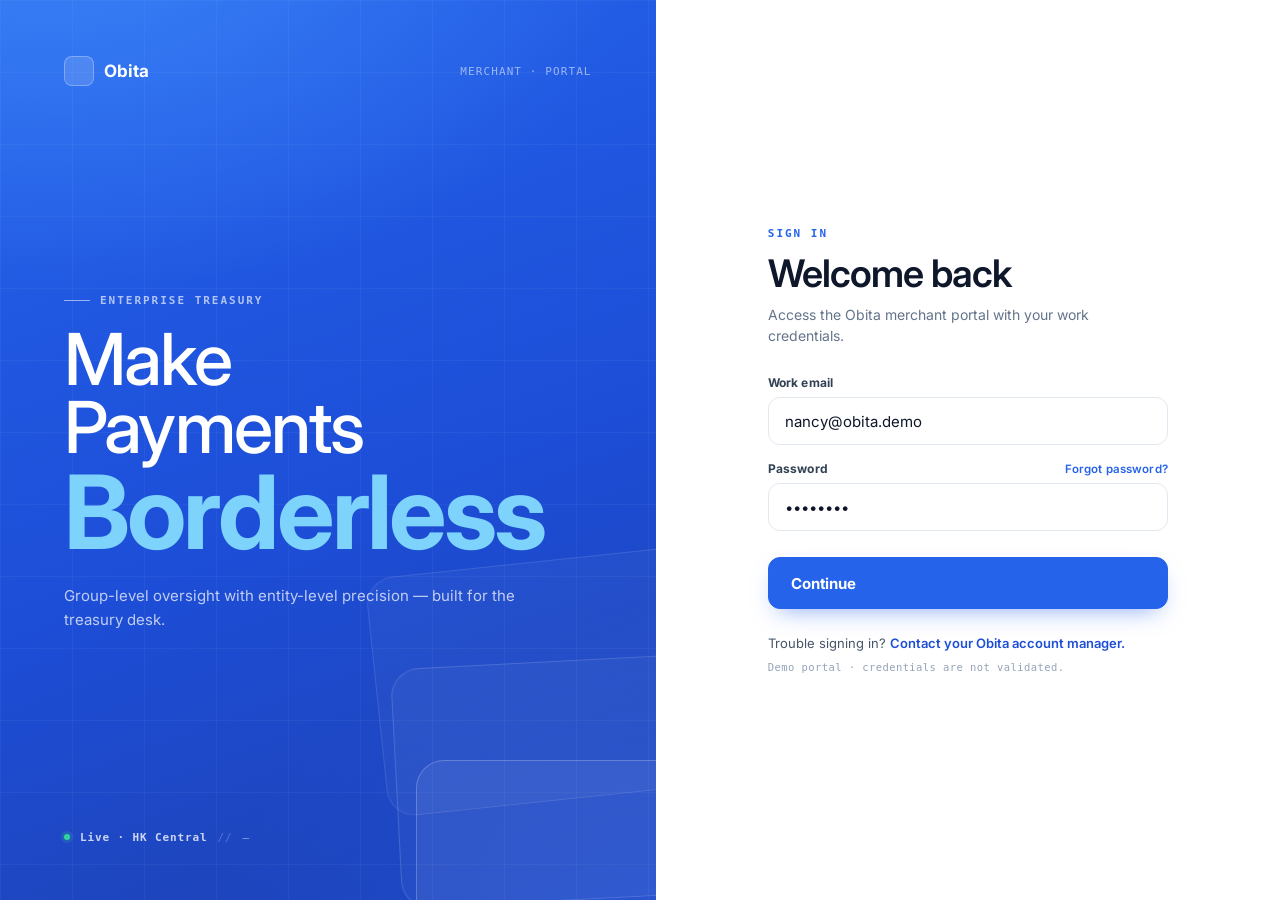
==== index.html @ 84994a7b "copy: Use a natural 2FA heading, surface the action as a noun Action button labels ('Confirm Convert" ====
<!DOCTYPE html>
<html lang="en">
<head>
    <meta charset="UTF-8">
    <meta name="viewport" content="width=device-width, initial-scale=1.0">
    <title>Obita 商户操作台</title>
    <!-- Modern Font: Inter -->
    <link href="https://fonts.googleapis.com/css2?family=Inter:wght@400;500;600;700&display=swap" rel="stylesheet">
    <!-- Display Font: Clash Display (Fontshare) — used for the login brand headline only -->
    <link href="https://api.fontshare.com/v2/css?f[]=clash-display@700,600,500&display=swap" rel="stylesheet">
    <link rel="stylesheet" href="styles.css">
    <!-- Chart.js for Fund Flow -->
    <script src="https://cdn.jsdelivr.net/npm/chart.js"></script>
    <!-- Lucide Icons -->
    <script src="https://unpkg.com/lucide@latest"></script>
</head>
<body class="is-logged-out">
    <!-- Login screen — shown on initial load until the user signs in. -->
    <div class="login-screen" id="login-screen">
        <!-- Brand panel (left): dominant brand moment, hero typography, layered motif -->
        <section class="login-brand-panel" aria-hidden="true">
            <div class="login-brand-layers">
                <span class="login-brand-layer layer-a"></span>
                <span class="login-brand-layer layer-b"></span>
                <span class="login-brand-layer layer-c"></span>
            </div>
            <header class="login-brand-head">
                <div class="login-brand-lockup">
                    <span class="login-brand-mark"><i data-lucide="layers"></i></span>
                    <span class="login-brand-wordmark">Obita</span>
                </div>
                <span class="login-brand-env">merchant · portal</span>
            </header>
            <div class="login-brand-hero">
                <p class="login-brand-eyebrow">Enterprise treasury</p>
                <h2 class="login-brand-headline">
                    Make<br>
                    Payments<br>
                    <em>Borderless</em>
                </h2>
                <p class="login-brand-sub">
                    Group-level oversight with entity-level precision — built for the treasury desk.
                </p>
            </div>
            <footer class="login-brand-foot">
                <span class="login-brand-dot"></span>
                <span class="login-brand-status">Live · HK Central</span>
                <span class="login-brand-sep">//</span>
                <span class="login-brand-time" id="login-brand-time">—</span>
            </footer>
        </section>

        <!-- Form panel (right) -->
        <section class="login-form-panel" role="dialog" aria-labelledby="login-title">
            <div class="login-form-inner">
                <p class="login-eyebrow">Sign in</p>
                <h1 class="login-title" id="login-title">Welcome back</h1>
                <p class="login-subtitle">Access the Obita merchant portal with your work credentials.</p>

                <form class="login-form" id="login-form" autocomplete="on" novalidate>
                    <label class="login-field">
                        <span class="login-label">Work email</span>
                        <input id="login-email" type="email" autocomplete="username" value="nancy@obita.demo" spellcheck="false" required>
                    </label>
                    <label class="login-field">
                        <span class="login-label">
                            <span>Password</span>
                            <a href="#" class="login-forgot" tabindex="-1">Forgot password?</a>
                        </span>
                        <input id="login-password" type="password" autocomplete="current-password" value="••••••••" required>
                    </label>
                    <button type="submit" class="login-submit" id="login-submit">
                        <span>Continue</span>
                        <i data-lucide="arrow-right" style="width: 16px; height: 16px;"></i>
                    </button>
                </form>

                <p class="login-footnote">Trouble signing in? <a href="#">Contact your Obita account manager.</a></p>
                <p class="login-micro">Demo portal · credentials are not validated.</p>
            </div>
        </section>
    </div>

    <!-- Two-Factor Authentication modal (Google Authenticator OTP) -->
    <div class="twofa-modal" id="twofa-modal" role="dialog" aria-modal="true" aria-labelledby="twofa-modal-heading" hidden>
        <div class="twofa-modal-backdrop" id="twofa-modal-backdrop"></div>
        <div class="twofa-modal-card">
            <div class="twofa-modal-head">
                <div class="twofa-modal-icon"><i data-lucide="shield-check"></i></div>
                <div class="twofa-modal-head-text">
                    <h2 class="twofa-modal-heading" id="twofa-modal-heading">Verify to continue</h2>
                    <p class="twofa-modal-sub">Enter the 6-digit code from your <strong>Google Authenticator</strong> app to authorize this <span id="twofa-modal-subject">action</span>.</p>
                </div>
            </div>
            <form class="twofa-modal-form" id="twofa-modal-form" autocomplete="off" novalidate>
                <div class="twofa-input-group" id="twofa-input-group">
                    <input type="text" inputmode="numeric" pattern="[0-9]*" maxlength="1" class="twofa-input" aria-label="Digit 1">
                    <input type="text" inputmode="numeric" pattern="[0-9]*" maxlength="1" class="twofa-input" aria-label="Digit 2">
                    <input type="text" inputmode="numeric" pattern="[0-9]*" maxlength="1" class="twofa-input" aria-label="Digit 3">
                    <span class="twofa-input-sep">·</span>
                    <input type="text" inputmode="numeric" pattern="[0-9]*" maxlength="1" class="twofa-input" aria-label="Digit 4">
                    <input type="text" inputmode="numeric" pattern="[0-9]*" maxlength="1" class="twofa-input" aria-label="Digit 5">
                    <input type="text" inputmode="numeric" pattern="[0-9]*" maxlength="1" class="twofa-input" aria-label="Digit 6">
                </div>
                <div class="twofa-modal-error" id="twofa-modal-error" hidden>Enter the full 6-digit code.</div>
                <div class="twofa-modal-actions">
                    <button type="button" class="twofa-modal-cancel" id="twofa-modal-cancel">Cancel</button>
                    <button type="submit" class="twofa-modal-verify" id="twofa-modal-verify">Verify &amp; Authorize</button>
                </div>
            </form>
            <p class="twofa-modal-foot">Can't access your authenticator? <a href="#">Use a backup code.</a></p>
        </div>
    </div>

    <!-- Post-login welcome modal — shown once after sign-in to surface access scope. -->
    <div class="welcome-modal" id="welcome-modal" role="dialog" aria-modal="true" aria-labelledby="welcome-modal-title" hidden>
        <div class="welcome-modal-backdrop" id="welcome-modal-backdrop"></div>
        <div class="welcome-modal-card">
            <div class="welcome-modal-head">
                <div class="welcome-modal-eyebrow">Signed in · nancy@obita.demo</div>
                <h2 class="welcome-modal-title" id="welcome-modal-title">Welcome back, Nancy</h2>
                <p class="welcome-modal-sub">Your account has access to the following entities:</p>
            </div>
            <div class="welcome-modal-list">
                <div class="welcome-entity-row">
                    <span class="welcome-entity-dot" style="background:#0F172A;"></span>
                    <div class="welcome-entity-meta">
                        <div class="welcome-entity-name">华信集团 HWA-CHIN GROUP</div>
                        <div class="welcome-entity-scope">Group Overview</div>
                    </div>
                    <span class="welcome-entity-role welcome-role-group">Group Admin</span>
                </div>
                <div class="welcome-entity-row">
                    <span class="welcome-entity-dot" style="background:#2563EB;"></span>
                    <div class="welcome-entity-meta">
                        <div class="welcome-entity-name">华信科技有限公司</div>
                        <div class="welcome-entity-scope"></div>
                    </div>
                    <span class="welcome-entity-role welcome-role-tcsp">Entity Admin</span>
                </div>
                <div class="welcome-entity-row">
                    <span class="welcome-entity-dot" style="background:#7C3AED;"></span>
                    <div class="welcome-entity-meta">
                        <div class="welcome-entity-name">华信电子商务有限公司</div>
                        <div class="welcome-entity-scope"></div>
                    </div>
                    <span class="welcome-entity-role welcome-role-mso">Entity Admin</span>
                </div>
            </div>
            <div class="welcome-modal-foot">
                <p class="welcome-modal-note">You can switch between entities at any time from the header.</p>
                <button type="button" class="welcome-modal-ok" id="welcome-modal-ok">OK</button>
            </div>
        </div>
    </div>

    <div class="dashboard-layout">
        <!-- Sidebar -->
        <aside class="sidebar">
            <div class="sidebar-header">
                <!-- Obita Logo Placeholder -->
                <div class="logo">
                     <i data-lucide="layers" class="logo-icon"></i>
                     <span>Obita</span>
                </div>
            </div>
            
            <nav class="sidebar-nav">
                <a href="#" class="nav-item active" data-target="overview">
                    <i data-lucide="layout-dashboard"></i>
                    <span>Overview</span>
                </a>
                <!-- Collapsible Menu: Asset Vaults -->
                <div class="nav-group">
                    <div class="nav-item has-submenu">
                        <div class="submenu-title">
                            <i data-lucide="wallet"></i>
                            <span>Asset Vaults</span>
                        </div>
                        <button type="button" class="submenu-toggle" aria-label="Toggle Asset Vaults submenu" aria-expanded="false">
                            <i data-lucide="chevron-down" class="chevron-icon"></i>
                        </button>
                    </div>
                    <div class="submenu">
                        <a href="#" class="nav-subitem tcsp-only" data-target="stablecoin-vault">
                            <span>Stablecoin Vault</span>
                        </a>
                        <a href="#" class="nav-subitem" data-target="fiat-vault">
                            <span>Fiat Vault</span>
                        </a>
                    </div>
                </div>
                <a href="#" class="nav-item" data-target="conversion">
                    <i data-lucide="arrow-left-right"></i>
                    <span>Conversion</span>
                </a>
                
                <!-- Collapsible Menu: Collection -->
                <div class="nav-group" id="nav-group-collection">
                    <div class="nav-item has-submenu">
                        <div class="submenu-title">
                            <i data-lucide="arrow-down-to-line"></i>
                            <span>Collection</span>
                            <span class="nav-coming-soon mso-only">Coming Soon</span>
                        </div>
                        <button type="button" class="submenu-toggle" aria-label="Toggle Collection submenu" aria-expanded="false">
                            <i data-lucide="chevron-down" class="chevron-icon"></i>
                        </button>
                    </div>
                    <div class="submenu">
                        <a href="#" class="nav-subitem" data-target="invoices">
                            <span>Invoice Orders</span>
                        </a>
                        <a href="#" class="nav-subitem" data-target="checkouts">
                            <span>Checkout Orders</span>
                        </a>
                    </div>
                </div>

                <!-- Collapsible Menu: Payouts -->
                <div class="nav-group">
                    <div class="nav-item has-submenu">
                        <div class="submenu-title">
                            <i data-lucide="arrow-up-right"></i>
                            <span>Payouts</span>
                        </div>
                        <button type="button" class="submenu-toggle" aria-label="Toggle Payouts submenu" aria-expanded="false">
                            <i data-lucide="chevron-down" class="chevron-icon"></i>
                        </button>
                    </div>
                    <div class="submenu">
                        <a href="#" class="nav-subitem" data-target="payout-orders">
                            <span>Payout Orders</span>
                        </a>
                        <a href="#" class="nav-subitem" data-target="payee-list" style="display: none;">
                            <span>Payee List</span>
                        </a>
                    </div>
                </div>

                <!-- Collapsible Menu: Approvals -->
                <div class="nav-group">
                    <div class="nav-item has-submenu">
                        <div class="submenu-title">
                            <i data-lucide="check-square"></i>
                            <span>Approvals</span>
                            <span class="sidebar-notification-dot" id="approvals-nav-dot"></span>
                        </div>
                        <button type="button" class="submenu-toggle" aria-label="Toggle Approvals submenu" aria-expanded="false">
                            <i data-lucide="chevron-down" class="chevron-icon"></i>
                        </button>
                    </div>
                    <div class="submenu">
                        <a href="#" class="nav-subitem" data-target="approval-list">
                            <span>Approval List</span>
                            <span class="sidebar-notification-dot sidebar-notification-dot-subitem" id="approval-list-nav-dot"></span>
                        </a>
                        <a href="#" class="nav-subitem" data-target="approval-rules">
                            <span>Approval Rules</span>
                        </a>
                    </div>
                </div>
                
                <a href="#" class="nav-item" data-target="report-center">
                    <i data-lucide="bar-chart-2"></i>
                    <span>Report Center</span>
                </a>
                <a href="#" class="nav-item" data-target="contact-management">
                    <i data-lucide="users"></i>
                    <span>Contact Management</span>
                </a>
                <div class="nav-group">
                    <div class="nav-item has-submenu">
                        <div class="submenu-title">
                            <i data-lucide="building-2"></i>
                            <span>Account</span>
                        </div>
                        <button type="button" class="submenu-toggle" aria-label="Toggle Account submenu" aria-expanded="false">
                            <i data-lucide="chevron-down" class="chevron-icon"></i>
                        </button>
                    </div>
                    <div class="submenu">
                        <a href="#" class="nav-subitem" data-target="merchant-profile">
                            <span>Merchant Profile</span>
                        </a>
                        <a href="#" class="nav-subitem" data-target="members">
                            <span>Members</span>
                        </a>
                        <a href="#" class="nav-subitem" data-target="settings">
                            <span>Settings</span>
                        </a>
                    </div>
                </div>
            </nav>
        </aside>

        <!-- Main Content Area -->
        <main class="main-content">
            <header class="top-header">
                <div class="header-merchant-brand entity-switcher" id="entity-switcher-toggle">
                    <div class="header-merchant-logo" id="entity-switcher-logo">
                        <i data-lucide="building-2"></i>
                    </div>
                    <div class="header-merchant-copy">
                        <div class="header-merchant-label" id="entity-switcher-label"></div>
                        <div class="header-merchant-name" id="entity-switcher-name">华信科技有限公司</div>
                    </div>
                    <i data-lucide="chevron-down" class="entity-switcher-chevron" style="width: 16px; height: 16px; color: #94A3B8; flex-shrink: 0;"></i>
                    <!-- Entity Switcher Dropdown -->
                    <div class="entity-switcher-dropdown" id="entity-switcher-menu">
                        <div class="entity-switcher-item" data-entity="GROUP" onclick="window.switchEntity('GROUP')">
                            <div class="entity-dot" style="background-color: #0F172A;"></div>
                            <div class="entity-item-copy">
                                <div class="entity-item-name">华信集团 HWA-CHIN GROUP</div>
                                <div class="entity-item-label">Group Overview</div>
                            </div>
                            <i data-lucide="check" class="entity-check" style="width: 16px; height: 16px; display: none;"></i>
                        </div>
                        <div class="entity-switcher-divider"></div>
                        <div class="entity-switcher-item active" data-entity="TCSP" onclick="window.switchEntity('TCSP')">
                            <div class="entity-dot" style="background-color: #2563EB;"></div>
                            <div class="entity-item-copy">
                                <div class="entity-item-name">华信科技有限公司</div>
                                <div class="entity-item-label"></div>
                            </div>
                            <i data-lucide="check" class="entity-check" style="width: 16px; height: 16px;"></i>
                        </div>
                        <div class="entity-switcher-item" data-entity="MSO" onclick="window.switchEntity('MSO')">
                            <div class="entity-dot" style="background-color: #7C3AED;"></div>
                            <div class="entity-item-copy">
                                <div class="entity-item-name">华信电子商务有限公司</div>
                                <div class="entity-item-label"></div>
                            </div>
                            <i data-lucide="check" class="entity-check" style="width: 16px; height: 16px; display: none;"></i>
                        </div>
                    </div>
                </div>
                <span class="page-title page-title-hidden" id="page-title">Overview</span>
                
                <div class="header-actions">
                    <!-- Dropdown for Language -->
                    <div class="header-dropdown" id="lang-dropdown-toggle">
                        <i data-lucide="globe"></i>
                        <span>EN</span>
                        <i data-lucide="chevron-down" style="width: 14px; height: 14px;"></i>
                        <div class="dropdown-menu" id="lang-menu">
                            <div class="dropdown-item active">English (EN)</div>
                            <div class="dropdown-item">简体中文 (简)</div>
                            <div class="dropdown-item">繁體中文 (繁)</div>
                        </div>
                    </div>
                    
                    <!-- Notification Bell -->
                    <div class="notification-icon" id="inbox-toggle">
                        <i data-lucide="bell"></i>
                        <span class="notification-dot"></span>
                    </div>
                    
                    <!-- User Profile Dropdown -->
                    <div class="header-dropdown profile-dropdown" id="profile-dropdown-toggle">
                        <div class="avatar bg-primary text-white">N</div>
                        <i data-lucide="chevron-down" style="width: 14px; height: 14px;"></i>
                        <div class="dropdown-menu dropdown-menu-right" id="profile-menu">
                            <div class="dropdown-header">
                                <div class="user-name">Nancy User</div>
                                <div class="user-email">nancy@obita.demo</div>
                            </div>
                            <div class="dropdown-divider"></div>
                            <div class="dropdown-item" data-profile-action="my-profile">
                                <i data-lucide="user-round" style="width: 16px; height: 16px; margin-right: 8px;"></i>
                                My Profile
                            </div>
                            <div class="dropdown-item text-danger">
                                <i data-lucide="log-out" style="width: 16px; height: 16px; margin-right: 8px;"></i>
                                Log out
                            </div>
                        </div>
                    </div>
                </div>
            </header>
            <div class="content-body" id="content-body">
                <!-- Placeholder for dynamic content -->
                <div class="welcome-card">
                    <h2>Welcome back to Obita.</h2>
                    <p>Here is an overview of your payment operations today.</p>
                </div>
            </div>
        </main>
    </div>

    <!-- Inbox Drawer Overlay -->
    <div class="drawer-overlay" id="drawer-overlay"></div>

    <div class="push-notification" id="push-notification">
        <div class="push-notification-header">
            <div style="display: flex; align-items: center; gap: 8px;">
                <div class="push-notification-icon">
                    <i data-lucide="bell" style="width: 14px; height: 14px;"></i>
                </div>
                <span>New Inbox Message</span>
            </div>
            <button class="push-notification-close" id="close-push-notification">
                <i data-lucide="x" style="width: 14px; height: 14px;"></i>
            </button>
        </div>
        <div class="push-notification-body">
            <div class="push-notification-title" id="push-notification-title">Order Update</div>
            <div class="push-notification-preview" id="push-notification-preview">A new order message has been delivered to your inbox.</div>
        </div>
        <div class="push-notification-actions">
            <button class="push-notification-action" id="push-notification-action">View Inbox</button>
        </div>
    </div>
    
    <!-- Inbox Slide Drawer -->
    <div class="inbox-drawer" id="inbox-drawer">
        <div class="drawer-header">
            <h3>Inbox</h3>
            <button class="icon-btn" id="close-inbox-btn">
                <i data-lucide="x"></i>
            </button>
        </div>
        <div class="drawer-body" id="inbox-message-list">
            <!-- Message List -->
            <div class="inbox-msg unread">
                <div class="msg-indicator"></div>
                <div class="msg-content">
                    <div class="msg-title-row">
                        <div class="msg-title">Action Required: Compliance</div>
                        <span class="badge-unread">未读</span>
                    </div>
                    <p class="msg-preview">Please upload your latest business registration documents.</p>
                    <span class="mso-only" style="font-size:11px;color:#94A3B8;line-height:1.5;">All records will be retained for a minimum of 6 years in accordance with regulatory requirements.</span>
                    <span class="msg-time">2 mins ago</span>
                </div>
            </div>
            
            <div class="inbox-msg">
                <div class="msg-indicator"></div>
                <div class="msg-content">
                    <div class="msg-title-row">
                        <div class="msg-title">March Statement Available</div>
                    </div>
                    <p class="msg-preview">Your account statement for March is now ready to download.</p>
                    <span class="msg-time">1 day ago</span>
                </div>
            </div>
        </div>
    </div>

    <!-- Wallet Slide Drawer -->
    <div class="inbox-drawer tcsp-only" id="wallet-drawer">
        <div class="drawer-header">
            <h3>Wallet Transactions</h3>
            <button class="icon-btn" id="close-wallet-btn">
                <i data-lucide="x"></i>
            </button>
        </div>
        <div class="drawer-body" style="padding: 0;">
            <!-- Drawer top context -->
            <div style="padding: 24px; background-color: #F8FAFC; border-bottom: 1px solid var(--clr-border);">
                <div style="font-size: 13px; color: var(--clr-text-muted); margin-bottom: 8px;">Address</div>
                <div style="font-family: monospace; color: var(--clr-text-main); font-size: 14px; font-weight: 600; word-break: break-all;" id="wallet-drawer-address">TR7NHqjeKQxGTCi8q8ZY4pL8otSzgjLj6t</div>
                <div style="display: flex; gap: 8px; margin-top: 16px;">
                    <span style="background-color: #D1FAE5; color: #059669; font-size: 11px; padding: 2px 8px; border-radius: 12px; font-weight: 600;" id="wallet-drawer-type">Inbound Wallet</span>
                </div>
            </div>
            
            <div style="padding: 24px;">
                <h4 style="margin: 0 0 16px 0; font-size: 14px; color: var(--clr-text-main);">Recent Interactions</h4>
                <div style="display: flex; flex-direction: column; gap: 16px;">
                    <div style="padding-bottom: 16px; border-bottom: 1px solid var(--clr-border);">
                        <div style="display: flex; justify-content: space-between; margin-bottom: 4px;">
                            <span style="font-weight: 600; font-size: 14px; color: var(--clr-text-main);">Top Up</span>
                            <span style="font-weight: 600; font-size: 14px; color: #10B981;">+ 5,000 USDC</span>
                        </div>
                        <div style="display: flex; justify-content: space-between; font-size: 12px; color: var(--clr-text-muted);">
                            <span>Oct 24, 2026 14:30</span>
                            <span style="font-family: monospace;">0x8f...39c4</span>
                        </div>
                    </div>
                    <div style="padding-bottom: 16px; border-bottom: 1px solid var(--clr-border);">
                        <div style="display: flex; justify-content: space-between; margin-bottom: 4px;">
                            <span style="font-weight: 600; font-size: 14px; color: var(--clr-text-main);">Top Up</span>
                            <span style="font-weight: 600; font-size: 14px; color: #10B981;">+ 12,000 USDT</span>
                        </div>
                        <div style="display: flex; justify-content: space-between; font-size: 12px; color: var(--clr-text-muted);">
                            <span>Oct 20, 2026 09:15</span>
                            <span style="font-family: monospace;">0x2b...9a11</span>
                        </div>
                    </div>
                </div>
            </div>
        </div>
    </div>

    <!-- Top Up Slide Drawer -->
    <div class="inbox-drawer tcsp-only" id="topup-drawer" style="width: 420px;">
        <div class="drawer-header">
            <div style="display: flex; align-items: center; gap: 10px;">
                <div style="width: 28px; height: 28px; border-radius: 6px; background-color: #EFF6FF; display: flex; align-items: center; justify-content: center;">
                    <i data-lucide="arrow-down-to-line" style="width: 14px; height: 14px; color: #2563EB;"></i>
                </div>
                <h3 id="topup-drawer-title">Top Up USDT</h3>
            </div>
            <button class="icon-btn" id="close-topup-btn">
                <i data-lucide="x"></i>
            </button>
        </div>
        <div class="drawer-body" style="padding: 0; display: flex; flex-direction: column; height: calc(100% - 65px);">
            <!-- Network Selector -->
            <div style="padding: 20px 24px; border-bottom: 1px solid var(--clr-border); background-color: #F8FAFC;">
                <label style="font-size: 12px; font-weight: 600; color: var(--clr-text-muted); text-transform: uppercase; letter-spacing: 0.5px; display: block; margin-bottom: 8px;">Blockchain Network</label>
                <div style="position: relative;">
                    <select id="topup-chain-select" style="width: 100%; padding: 10px 36px 10px 14px; border: 1px solid var(--clr-border); border-radius: 8px; font-size: 14px; font-weight: 600; color: var(--clr-text-main); background: white; appearance: none; cursor: pointer; outline: none;">
                        <option value="TRON">TRON (TRC-20)</option>
                        <option value="ETH">Ethereum (ERC-20)</option>
                    </select>
                    <i data-lucide="chevron-down" style="position: absolute; right: 12px; top: 50%; transform: translateY(-50%); width: 16px; height: 16px; color: var(--clr-text-muted); pointer-events: none;"></i>
                </div>
                <div id="topup-network-asset-card" style="margin-top: 14px; display: flex; align-items: center; justify-content: space-between; gap: 16px; padding: 16px 10px 0 10px; border-top: 1px solid #E2E8F0;">
                    <div style="display: flex; align-items: center; gap: 14px; min-width: 0;">
                        <div id="topup-network-asset-icon" style="width: 40px; height: 40px; border-radius: 999px; background: linear-gradient(180deg, #34D399 0%, #059669 100%); display: flex; align-items: center; justify-content: center; color: white; font-size: 18px; font-weight: 800; box-shadow: inset 0 1px 0 rgba(255,255,255,0.28); flex-shrink: 0;">T</div>
                        <div id="topup-network-asset-label" style="font-size: 18px; font-weight: 500; color: #0F172A; letter-spacing: -0.01em;">USDT (TRC-20)</div>
                    </div>
                    <div style="display: flex; align-items: center; gap: 8px; flex-shrink: 0; color: #64748B;">
                        <span style="font-size: 16px; font-weight: 500;">About 1 minute</span>
                        <i data-lucide="chevron-right" style="width: 18px; height: 18px;"></i>
                    </div>
                </div>
            </div>
            <!-- QR Code + Address -->
            <div style="flex: 1; overflow-y: auto; padding: 28px 24px; display: flex; flex-direction: column; align-items: center; gap: 24px;">
                <div style="padding: 16px; background: white; border: 1px solid var(--clr-border); border-radius: 12px; box-shadow: 0 2px 8px rgba(0,0,0,0.06);">
                    <img id="topup-qr-img" src="" alt="Deposit QR Code" style="width: 180px; height: 180px; display: block;" />
                </div>
                <div style="background-color: #EFF6FF; border: 1px solid #BFDBFE; border-radius: 8px; padding: 12px 16px; text-align: center; width: 100%;">
                    <p id="topup-hint" style="font-size: 13px; color: #1D4ED8; margin: 0; line-height: 1.6;"></p>
                </div>
                <div style="width: 100%;">
                    <label style="font-size: 12px; font-weight: 600; color: var(--clr-text-muted); text-transform: uppercase; letter-spacing: 0.5px; display: block; margin-bottom: 8px;">Deposit Address</label>
                    <div style="display: flex; align-items: center; gap: 8px; padding: 12px 14px; background: #F8FAFC; border: 1px solid var(--clr-border); border-radius: 8px;">
                        <span id="topup-address" style="font-family: monospace; font-size: 12px; color: var(--clr-text-main); flex: 1; word-break: break-all; line-height: 1.6;"></span>
                        <button onclick="window.copyTopUpAddress()" style="flex-shrink: 0; background: none; border: none; cursor: pointer; padding: 4px; color: var(--clr-text-muted);" id="topup-copy-btn" title="Copy address">
                            <i data-lucide="copy" style="width: 16px; height: 16px;"></i>
                        </button>
                    </div>
                </div>
            </div>
            <!-- Footer OK Button -->
            <div style="padding: 16px 24px; border-top: 1px solid var(--clr-border); background: white;">
                <button onclick="closeAllDrawers()" style="width: 100%; padding: 12px; background-color: #2563EB; color: white; border: none; border-radius: 8px; font-size: 15px; font-weight: 600; cursor: pointer;">OK</button>
            </div>
        </div>
    </div>

    <div class="inbox-drawer" id="fiat-topup-drawer" style="width: 540px; right: -540px;">
        <div class="drawer-header">
            <div style="display: flex; align-items: center; gap: 10px;">
                <div style="width: 28px; height: 28px; border-radius: 6px; background-color: #EFF6FF; display: flex; align-items: center; justify-content: center;">
                    <i data-lucide="building-2" style="width: 14px; height: 14px; color: #2563EB;"></i>
                </div>
                <h3 id="fiat-topup-drawer-title">Top Up USD</h3>
            </div>
            <button class="icon-btn" id="close-fiat-topup-btn">
                <i data-lucide="x"></i>
            </button>
        </div>

        <div class="drawer-body" style="padding: 0; display: flex; flex-direction: column; height: calc(100% - 65px); gap: 0;">
            <div id="fiat-topup-step-1" style="display: flex; flex-direction: column; height: 100%;">
                <div style="padding: 18px 24px; border-bottom: 1px solid var(--clr-border); background: linear-gradient(180deg, #FFFFFF 0%, #F8FAFC 100%);">
                    <div style="font-size: 13px; font-weight: 700; color: #0F172A; margin-bottom: 6px;">Step 1: Select remitting bank account</div>
                    <div id="fiat-topup-account-note" style="font-size: 12px; color: #64748B; line-height: 1.5;">Only enabled, same-name bank accounts that have completed verification can be used for fiat top up.</div>
                </div>

                <div style="flex: 1; overflow-y: auto; padding: 24px; display: flex; flex-direction: column; gap: 20px; background: linear-gradient(180deg, #F8FAFC 0%, #F1F5F9 100%);">
                    <div style="background: white; border: 1px solid #E2E8F0; border-radius: 14px; padding: 18px;">
                        <label style="display: block; font-size: 11px; font-weight: 700; color: #64748B; text-transform: uppercase; letter-spacing: 0.08em; margin-bottom: 8px;">Remitting Bank Account</label>
                        <select id="fiat-topup-source-account" class="bank-form-control">
                            <option value="">Select a linked bank account</option>
                        </select>
                    </div>

                    <div style="background: white; border: 1px solid #E2E8F0; border-radius: 14px; padding: 18px; display: flex; flex-direction: column; gap: 14px;">
                        <div style="display: flex; align-items: center; justify-content: space-between;">
                            <div>
                                <div style="font-size: 13px; font-weight: 700; color: #0F172A;">Receiving Bank Information</div>
                                <div style="font-size: 12px; color: #64748B; margin-top: 4px;">Use the following details for your <span id="fiat-topup-currency-label">USD</span> remittance.</div>
                            </div>
                            <div style="font-size: 11px; font-weight: 700; color: #2563EB; background: #EFF6FF; border: 1px solid #BFDBFE; border-radius: 999px; padding: 4px 10px;">Obita Collection</div>
                        </div>

                        <div style="display: flex; flex-direction: column; gap: 10px;">
                            <div style="display: flex; align-items: center; justify-content: space-between; gap: 12px; padding: 10px 12px; background: #F8FAFC; border-radius: 10px;">
                                <div>
                                    <div style="font-size: 11px; color: #94A3B8; text-transform: uppercase; letter-spacing: 0.08em;">Beneficiary</div>
                                    <div id="fiat-topup-beneficiary" style="font-size: 13px; font-weight: 600; color: #0F172A; margin-top: 4px;">Obita Technologies Ltd.</div>
                                </div>
                                <button onclick="window.copyFiatTopUpValue(document.getElementById('fiat-topup-beneficiary').textContent, this)" style="background: none; border: none; cursor: pointer; color: #64748B; padding: 4px;"><i data-lucide="copy" style="width: 14px; height: 14px;"></i></button>
                            </div>
                            <div style="display: flex; align-items: center; justify-content: space-between; gap: 12px; padding: 10px 12px; background: #F8FAFC; border-radius: 10px;">
                                <div>
                                    <div style="font-size: 11px; color: #94A3B8; text-transform: uppercase; letter-spacing: 0.08em;">Receiving Bank</div>
                                    <div id="fiat-topup-bank" style="font-size: 13px; font-weight: 600; color: #0F172A; margin-top: 4px;">JPMorgan Chase Bank, N.A.</div>
                                </div>
                                <button onclick="window.copyFiatTopUpValue(document.getElementById('fiat-topup-bank').textContent, this)" style="background: none; border: none; cursor: pointer; color: #64748B; padding: 4px;"><i data-lucide="copy" style="width: 14px; height: 14px;"></i></button>
                            </div>
                            <div style="display: flex; align-items: center; justify-content: space-between; gap: 12px; padding: 10px 12px; background: #F8FAFC; border-radius: 10px;">
                                <div>
                                    <div style="font-size: 11px; color: #94A3B8; text-transform: uppercase; letter-spacing: 0.08em;">Account Number</div>
                                    <div id="fiat-topup-account-number" style="font-size: 13px; font-weight: 600; color: #0F172A; margin-top: 4px;">9876543210</div>
                                </div>
                                <button onclick="window.copyFiatTopUpValue(document.getElementById('fiat-topup-account-number').textContent, this)" style="background: none; border: none; cursor: pointer; color: #64748B; padding: 4px;"><i data-lucide="copy" style="width: 14px; height: 14px;"></i></button>
                            </div>
                            <div style="display: flex; align-items: center; justify-content: space-between; gap: 12px; padding: 10px 12px; background: #F8FAFC; border-radius: 10px;">
                                <div>
                                    <div style="font-size: 11px; color: #94A3B8; text-transform: uppercase; letter-spacing: 0.08em;">Routing / Local Code</div>
                                    <div id="fiat-topup-routing" style="font-size: 13px; font-weight: 600; color: #0F172A; margin-top: 4px;">021000021</div>
                                </div>
                                <button onclick="window.copyFiatTopUpValue(document.getElementById('fiat-topup-routing').textContent, this)" style="background: none; border: none; cursor: pointer; color: #64748B; padding: 4px;"><i data-lucide="copy" style="width: 14px; height: 14px;"></i></button>
                            </div>
                            <div style="display: flex; align-items: center; justify-content: space-between; gap: 12px; padding: 10px 12px; background: #F8FAFC; border-radius: 10px;">
                                <div>
                                    <div style="font-size: 11px; color: #94A3B8; text-transform: uppercase; letter-spacing: 0.08em;">SWIFT / BIC</div>
                                    <div id="fiat-topup-swift" style="font-size: 13px; font-weight: 600; color: #0F172A; margin-top: 4px;">CHASUS33</div>
                                </div>
                                <button onclick="window.copyFiatTopUpValue(document.getElementById('fiat-topup-swift').textContent, this)" style="background: none; border: none; cursor: pointer; color: #64748B; padding: 4px;"><i data-lucide="copy" style="width: 14px; height: 14px;"></i></button>
                            </div>
                            <div style="display: flex; align-items: center; justify-content: space-between; gap: 12px; padding: 10px 12px; background: #EFF6FF; border: 1px dashed #BFDBFE; border-radius: 10px;">
                                <div>
                                    <div style="font-size: 11px; color: #60A5FA; text-transform: uppercase; letter-spacing: 0.08em;">Payment Reference</div>
                                    <div id="fiat-topup-reference" style="font-size: 13px; font-weight: 700; color: #1D4ED8; margin-top: 4px;">FV-USD-OBITA</div>
                                </div>
                                <button onclick="window.copyFiatTopUpValue(document.getElementById('fiat-topup-reference').textContent, this)" style="background: none; border: none; cursor: pointer; color: #2563EB; padding: 4px;"><i data-lucide="copy" style="width: 14px; height: 14px;"></i></button>
                            </div>
                        </div>
                    </div>
                </div>

                <div class="mso-only" style="padding: 0 24px 12px;">
                    <div style="font-size: 12px; color: #94A3B8; line-height: 1.6;">您的资金将汇入 Obita Technologies Ltd. 的法人运营账户，并由合作托管银行代为保管，资金受相关法律保护。</div>
                </div>
                <div style="padding: 16px 24px; border-top: 1px solid var(--clr-border); background: white;">
                    <button id="fiat-topup-step1-confirm" onclick="window.goToFiatTopUpStep2()" style="width: 100%; padding: 12px; background-color: #0F172A; color: white; border: none; border-radius: 10px; font-size: 15px; font-weight: 700; cursor: pointer;">Confirm Receiving Details</button>
                </div>
            </div>

            <div id="fiat-topup-step-2" style="display: none; flex-direction: column; height: 100%;">
                <div style="padding: 18px 24px; border-bottom: 1px solid var(--clr-border); background: linear-gradient(180deg, #FFFFFF 0%, #F8FAFC 100%);">
                    <div style="font-size: 13px; font-weight: 700; color: #0F172A; margin-bottom: 6px;">Step 2: Submit remittance information</div>
                    <div style="font-size: 12px; color: #64748B; line-height: 1.5;">Enter the transfer amount, confirm the currency, and upload the bank transfer proof.</div>
                </div>

                <div style="flex: 1; overflow-y: auto; padding: 24px; display: flex; flex-direction: column; gap: 18px; background: linear-gradient(180deg, #F8FAFC 0%, #F1F5F9 100%);">
                    <div class="bank-form-section">
                        <div class="bank-form-field bank-form-field-full">
                            <label class="bank-form-label">Remitting Account</label>
                            <div id="fiat-topup-step2-source-account" class="bank-form-control" style="display: flex; align-items: center; font-weight: 600;">-</div>
                        </div>

                        <div class="bank-form-grid">
                            <div class="bank-form-field">
                                <label class="bank-form-label">Amount *</label>
                                <input type="number" id="fiat-topup-amount" class="bank-form-control" placeholder="0.00">
                            </div>
                            <div class="bank-form-field">
                                <label class="bank-form-label">Currency *</label>
                                <select id="fiat-topup-step2-currency" class="bank-form-control" disabled>
                                    <option value="USD">USD</option>
                                    <option value="HKD">HKD</option>
                                    <option value="EUR">EUR</option>
                                    <option value="BRL">BRL</option>
                                </select>
                            </div>
                        </div>
                    </div>

                    <div class="bank-form-section">
                        <div class="bank-form-section-title">
                            <div class="bank-form-section-icon">
                                <i data-lucide="receipt" style="width: 16px; height: 16px;"></i>
                            </div>
                            <div>
                                <h5>Remittance Proof</h5>
                                <p>Upload the payment receipt, screenshot, or bank remittance voucher.</p>
                            </div>
                        </div>

                        <div class="bank-upload-box">
                            <div class="bank-upload-header">
                                <div>
                                    <div class="bank-upload-title">Upload Proof of Payment *</div>
                                    <div class="bank-upload-help">Accepted formats: PDF, JPG, PNG. Make sure amount and reference are visible.</div>
                                </div>
                                <label for="fiat-topup-proof" class="bank-upload-btn">
                                    <i data-lucide="upload" style="width: 14px; height: 14px;"></i>
                                    Upload Proof
                                </label>
                            </div>
                            <input type="file" id="fiat-topup-proof" accept=".pdf,.jpg,.jpeg,.png" onchange="window.handleFiatTopUpProofSelected(this)" style="display: none;">
                            <div class="bank-upload-file">
                                <span id="fiat-topup-proof-name">No proof uploaded</span>
                                <i data-lucide="paperclip" style="width: 14px; height: 14px; color: #64748B;"></i>
                            </div>
                        </div>
                    </div>
                </div>

                <div style="padding: 16px 24px; border-top: 1px solid var(--clr-border); background: white;">
                    <button onclick="window.submitFiatTopUp()" style="width: 100%; padding: 12px; background-color: #2563EB; color: white; border: none; border-radius: 10px; font-size: 15px; font-weight: 700; cursor: pointer;">I Have Remitted</button>
                </div>
            </div>

            <div id="fiat-topup-step-3" style="display: none; flex-direction: column; height: 100%;">
                <div style="flex: 1; overflow-y: auto; padding: 28px 24px; display: flex; flex-direction: column; gap: 20px; background: linear-gradient(180deg, #F8FAFC 0%, #F1F5F9 100%);">
                    <div style="background: white; border: 1px solid #E2E8F0; border-radius: 16px; padding: 24px; text-align: center;">
                        <div style="width: 56px; height: 56px; border-radius: 50%; background: #DBEAFE; color: #2563EB; display: flex; align-items: center; justify-content: center; margin: 0 auto 16px;">
                            <i data-lucide="clock-3" style="width: 24px; height: 24px;"></i>
                        </div>
                        <div style="font-size: 18px; font-weight: 700; color: #0F172A;">Fiat Top Up Submitted</div>
                        <div style="font-size: 13px; color: #64748B; line-height: 1.6; margin-top: 8px;">We have created your fiat top up order. Our team will reconcile the transfer after receiving the bank remittance.</div>
                    </div>

                    <div class="bank-form-section">
                        <div style="display: flex; align-items: center; justify-content: space-between; gap: 12px;">
                            <div>
                                <div style="font-size: 11px; color: #94A3B8; text-transform: uppercase; letter-spacing: 0.08em;">Order ID</div>
                                <div id="fiat-topup-step3-order-id" style="font-size: 16px; font-weight: 700; color: #0F172A; margin-top: 6px;">-</div>
                            </div>
                            <span style="background: #EFF6FF; color: #1D4ED8; font-size: 11px; font-weight: 700; padding: 6px 10px; border-radius: 999px;">In Progress</span>
                        </div>

                        <div style="display: flex; flex-direction: column; gap: 12px;">
                            <div style="display: flex; justify-content: space-between; gap: 12px; font-size: 13px;">
                                <span style="color: #64748B;">Source Account</span>
                                <span id="fiat-topup-step3-source-account" style="font-weight: 600; color: #0F172A; text-align: right;">-</span>
                            </div>
                            <div style="display: flex; justify-content: space-between; gap: 12px; font-size: 13px;">
                                <span style="color: #64748B;">Top Up Amount</span>
                                <span style="font-weight: 600; color: #0F172A;"><span id="fiat-topup-step3-amount">0.00</span> <span id="fiat-topup-step3-currency">USD</span></span>
                            </div>
                            <div style="display: flex; justify-content: space-between; gap: 12px; font-size: 13px;">
                                <span style="color: #64748B;">Receiving Bank</span>
                                <span id="fiat-topup-step3-bank" style="font-weight: 600; color: #0F172A; text-align: right;">-</span>
                            </div>
                            <div style="display: flex; justify-content: space-between; gap: 12px; font-size: 13px;">
                                <span style="color: #64748B;">Reference</span>
                                <span id="fiat-topup-step3-reference" style="font-weight: 600; color: #0F172A; text-align: right;">-</span>
                            </div>
                            <div style="display: flex; justify-content: space-between; gap: 12px; font-size: 13px;">
                                <span style="color: #64748B;">Proof Uploaded</span>
                                <span id="fiat-topup-step3-proof" style="font-weight: 600; color: #0F172A; text-align: right;">-</span>
                            </div>
                            <div style="display: flex; justify-content: space-between; gap: 12px; font-size: 13px;">
                                <span style="color: #64748B;">Status</span>
                                <span style="font-weight: 700; color: #1D4ED8;">In Progress</span>
                            </div>
                        </div>
                    </div>
                </div>

                <div style="padding: 16px 24px; border-top: 1px solid var(--clr-border); background: white;">
                    <button onclick="window.closeAllDrawers()" style="width: 100%; padding: 12px; background-color: #0F172A; color: white; border: none; border-radius: 10px; font-size: 15px; font-weight: 700; cursor: pointer;">Done</button>
                </div>
            </div>
        </div>
    </div>

    <!-- Verify Wallet Slide Drawer -->
    <div class="inbox-drawer tcsp-only" id="verify-drawer" style="width: 480px; right: -480px;">
        <div class="drawer-header">
            <div style="display: flex; align-items: center; gap: 10px;">
                <div style="width: 28px; height: 28px; border-radius: 6px; background-color: #EFF6FF; display: flex; align-items: center; justify-content: center;">
                    <i data-lucide="shield-check" style="width: 14px; height: 14px; color: #2563EB;"></i>
                </div>
                <h3>Wallet Verification</h3>
            </div>
            <button class="icon-btn" id="close-verify-btn">
                <i data-lucide="x"></i>
            </button>
        </div>
        <div class="drawer-body" style="padding: 0; display: flex; flex-direction: column; height: calc(100% - 65px);">
            
            <!-- STEP 1 -->
            <div id="verify-step-1" style="display: flex; flex-direction: column; height: 100%;">
                <div style="flex: 1; overflow-y: auto; padding: 24px;">
                    
                    <!-- Form Switcher -->
                    <div style="display: flex; gap: 16px; margin-bottom: 24px;">
                        <label style="display: flex; align-items: center; gap: 8px; font-size: 14px; font-weight: 500; cursor: pointer;">
                            <input type="radio" name="ownerType" value="individual" checked onchange="window.toggleOwnerType(this.value)" /> Individual
                        </label>
                        <label style="display: flex; align-items: center; gap: 8px; font-size: 14px; font-weight: 500; cursor: pointer;">
                            <input type="radio" name="ownerType" value="organization" onchange="window.toggleOwnerType(this.value)" /> Organization
                        </label>
                    </div>

                    <!-- Individual Form -->
                    <div id="form-individual" style="display: flex; flex-direction: column; gap: 16px; margin-bottom: 24px;">
                        <div style="display: grid; grid-template-columns: 1fr 1fr; gap: 16px;">
                            <div><label style="display:block; font-size: 12px; color: #64748B; margin-bottom: 4px;">First Name</label><input type="text" id="v-fname" class="form-input" style="width: 100%; border: 1px solid #E2E8F0; padding: 8px 12px; border-radius: 6px;" /></div>
                            <div><label style="display:block; font-size: 12px; color: #64748B; margin-bottom: 4px;">Middle Name</label><input type="text" id="v-mname" class="form-input" style="width: 100%; border: 1px solid #E2E8F0; padding: 8px 12px; border-radius: 6px;" /></div>
                        </div>
                        <div style="display: grid; grid-template-columns: 1fr 1fr; gap: 16px;">
                            <div><label style="display:block; font-size: 12px; color: #64748B; margin-bottom: 4px;">Sur Name</label><input type="text" id="v-lname" class="form-input" style="width: 100%; border: 1px solid #E2E8F0; padding: 8px 12px; border-radius: 6px;" /></div>
                            <div><label style="display:block; font-size: 12px; color: #64748B; margin-bottom: 4px;">Date of Birth</label><input type="date" id="v-dob" class="form-input" style="width: 100%; border: 1px solid #E2E8F0; padding: 8px 12px; border-radius: 6px;" /></div>
                        </div>
                        <div><label style="display:block; font-size: 12px; color: #64748B; margin-bottom: 4px;">Address</label><input type="text" id="v-iaddr" class="form-input" style="width: 100%; border: 1px solid #E2E8F0; padding: 8px 12px; border-radius: 6px;" /></div>
                    </div>

                    <!-- Organization Form -->
                    <div id="form-organization" style="display: none; flex-direction: column; gap: 16px; margin-bottom: 24px;">
                        <div><label style="display:block; font-size: 12px; color: #64748B; margin-bottom: 4px;">Organization Name</label><input type="text" id="v-orgname" class="form-input" style="width: 100%; border: 1px solid #E2E8F0; padding: 8px 12px; border-radius: 6px;" /></div>
                        <div><label style="display:block; font-size: 12px; color: #64748B; margin-bottom: 4px;">Organization Address</label><input type="text" id="v-orgaddr" class="form-input" style="width: 100%; border: 1px solid #E2E8F0; padding: 8px 12px; border-radius: 6px;" /></div>
                    </div>

                    <div style="margin-bottom: 32px; padding-bottom: 24px; border-bottom: 1px solid #E2E8F0;">
                        <label style="display: flex; align-items: flex-start; gap: 10px; cursor: pointer;">
                            <input type="checkbox" id="v-owner-checkbox" checked style="margin-top: 3px;" />
                            <span style="font-size: 13px; color: #334155; line-height: 1.5;">I hereby declare that I am the beneficial owner of the wallet address provided below and that all funds transferred originate from a legitimate source.</span>
                        </label>
                    </div>

                    <!-- Wallet Verification Methods -->
                    <h4 style="font-size: 14px; color: #1E293B; margin-bottom: 16px;">Wallet Verification</h4>

                    <!-- Wallet Address Input -->
                    <div style="margin-bottom: 20px; display: flex; flex-direction: column; gap: 12px;">
                        <div style="display: flex; flex-direction: column; gap: 6px;">
                            <label style="font-size: 12px; font-weight: 600; color: #64748B;">Wallet Address *</label>
                            <input type="text" id="v-wallet-addr" placeholder="e.g. 0xaB3f...e812 or TR7NHqJNaMnL7..." class="form-input" style="width: 100%; border: 1px solid #E2E8F0; padding: 10px 12px; border-radius: 8px; font-family: monospace; font-size: 13px;" />
                        </div>
                        <div style="display: flex; flex-direction: column; gap: 6px;">
                            <label style="font-size: 12px; font-weight: 600; color: #64748B;">Network / Chain *</label>
                            <select id="v-wallet-network" class="form-input" onchange="window.renderVerifyDrawerTabs()" style="width: 100%; border: 1px solid #E2E8F0; padding: 10px 12px; border-radius: 8px; font-size: 13px; background: white;">
                                <option value="TRON (TRC-20)">TRON (TRC-20)</option>
                                <option value="Ethereum (ERC-20)">Ethereum (ERC-20)</option>
                                <option value="BNB Chain (BEP-20)">BNB Chain (BEP-20)</option>
                                <option value="Solana">Solana</option>
                            </select>
                        </div>
                    </div>

                    <!-- Verification Tabs (populated by JS on drawer open) -->
                    <div id="v-wallet-verify-zone"></div>

                </div>
                <!-- Footer -->
                <div id="v-footer-btn" style="padding: 16px 24px; border-top: 1px solid var(--clr-border); background: white; display: none;"></div>
            </div>

            <!-- STEP 2: SUMMARY -->
            <div id="verify-step-2" style="display: none; flex-direction: column; height: 100%;">
                <div style="flex: 1; overflow-y: auto; padding: 24px; display: flex; flex-direction: column; gap: 24px;">
                    
                    <div class="success-banner" style="display: flex; align-items: center; gap: 12px; padding: 16px; background-color: #F0FDF4; border: 1px solid #BBF7D0; border-radius: 8px;">
                        <i data-lucide="check-circle-2" style="color: #16A34A; width: 20px; height: 20px; flex-shrink: 0;"></i>
                        <span style="color: #15803D; font-size: 14px; font-weight: 500;">Connection Successful. Please review your details before confirming.</span>
                    </div>

                    <!-- Profile Box -->
                    <div>
                        <h4 style="font-size: 12px; text-transform: uppercase; color: #94A3B8; margin-bottom: 8px; letter-spacing: 0.5px;">Verification Profile</h4>
                        <div style="padding: 16px; border: 1px solid #E2E8F0; border-radius: 8px; background: #F8FAFC;">
                            <div id="s2-name-box" style="margin-bottom: 8px;">
                                <div style="font-size: 11px; color: #64748B;">Name / Entity</div>
                                <div id="s2-name" style="font-size: 14px; font-weight: 600; color: #1E293B;">-</div>
                            </div>
                            <div style="margin-bottom: 8px;">
                                <div style="font-size: 11px; color: #64748B;">Address / Details</div>
                                <div id="s2-details" style="font-size: 13px; color: #1E293B;">-</div>
                            </div>
                        </div>
                    </div>

                    <!-- Statement Box -->
                    <div>
                        <h4 style="font-size: 12px; text-transform: uppercase; color: #94A3B8; margin-bottom: 8px; letter-spacing: 0.5px;">Beneficial Owner Statement</h4>
                        <div style="padding: 16px; border: 1px solid #E2E8F0; border-radius: 8px; background: #F8FAFC;">
                            <p style="font-size: 13px; color: #334155; margin: 0; line-height: 1.5;"><i data-lucide="check" style="color: #10B981; width: 14px; height: 14px; display: inline-block; vertical-align: middle; margin-right: 4px;"></i> User verified as beneficial owner.</p>
                        </div>
                    </div>

                    <!-- Wallet Box -->
                    <div>
                        <h4 style="font-size: 12px; text-transform: uppercase; color: #94A3B8; margin-bottom: 8px; letter-spacing: 0.5px;">Wallet Adddress</h4>
                        <div style="padding: 16px; border: 1px solid #E2E8F0; border-radius: 8px; background: #F8FAFC; display: flex; align-items: center; justify-content: space-between;">
                            <div id="s2-wallet" style="font-family: monospace; font-size: 13px; color: #1E293B; word-break: break-all;">-</div>
                            <div id="s2-wallet-badge" style="display: none; align-items: center; gap: 4px; padding: 2px 8px; background: #D1FAE5; color: #059669; border-radius: 12px; font-size: 11px; font-weight: 600; flex-shrink: 0;">
                                <i data-lucide="shield-check" style="width: 12px; height: 12px;"></i> Verified
                            </div>
                        </div>
                    </div>

                </div>
                <!-- Footer Confirm Button -->
                <div style="padding: 16px 24px; border-top: 1px solid var(--clr-border); background: white;">
                    <button onclick="window.confirmVerification()" style="width: 100%; padding: 12px; background-color: #2563EB; color: white; border: none; border-radius: 8px; font-size: 15px; font-weight: 600; cursor: pointer;">Confirm</button>
                </div>
            </div>

        </div>
    </div>
    <!-- Transfer Slide Drawer -->
    <div class="inbox-drawer" id="transfer-drawer" style="width: 480px; right: -480px;">
        <div class="drawer-header">
            <div style="display: flex; align-items: center; gap: 10px;">
                <div style="width: 28px; height: 28px; border-radius: 6px; background-color: #F8FAFC; display: flex; align-items: center; justify-content: center; border: 1px solid var(--clr-border);">
                    <i data-lucide="arrow-up-right" style="width: 14px; height: 14px; color: #0F172A;"></i>
                </div>
                <h3>Transfer Assets</h3>
            </div>
            <button class="icon-btn" id="close-transfer-btn">
                <i data-lucide="x"></i>
            </button>
        </div>
        <div class="drawer-body" style="padding: 0; display: flex; flex-direction: column; height: calc(100% - 65px);">
            
            <!-- STEP 1: Input -->
            <div id="transfer-step-1" style="display: flex; flex-direction: column; height: 100%;">
                <div style="flex: 1; overflow-y: auto; padding: 24px; display: flex; flex-direction: column; gap: 20px;">
                    
                    <!-- Coin Selection -->
                    <div>
                        <label style="display:block; font-size: 12px; color: #64748B; margin-bottom: 8px; font-weight: 600; text-transform: uppercase; letter-spacing: 0.5px;">Select Asset</label>
                        <select id="t-coin" style="width: 100%; border: 1px solid #E2E8F0; padding: 10px 12px; border-radius: 6px; font-weight: 500; appearance: none; background: white;" onchange="window.updateTransferAvailables()">
                            <option value="USDT">Tether (USDT)</option>
                            <option value="USDC">USD Coin (USDC)</option>
                        </select>
                    </div>

                    <!-- Amount Input -->
                    <div>
                        <label style="display:block; font-size: 12px; color: #64748B; margin-bottom: 8px; font-weight: 600; text-transform: uppercase; letter-spacing: 0.5px;">Amount</label>
                        <div style="position: relative;">
                            <input type="number" id="t-amount" placeholder="0.00" class="form-input" style="width: 100%; border: 1px solid #E2E8F0; padding: 12px 16px; border-radius: 6px; font-size: 16px; font-weight: 600;" />
                            <div style="position: absolute; right: 16px; top: 50%; transform: translateY(-50%); font-weight: 600; color: #64748B;" id="t-coin-label">USDT</div>
                        </div>
                        <div id="t-error" style="display: none; color: #DC2626; font-size: 12px; margin-top: 6px; font-weight: 500;">Insufficient balance.</div>
                        <div style="text-align: right; margin-top: 6px; font-size: 12px; color: #94A3B8;">
                            Available: <span id="t-avail" style="font-weight: 600; color: #334155;">14,000,000.00</span>
                        </div>
                    </div>

                    <!-- Target Wallet Selector -->
                    <div>
                        <label style="display:block; font-size: 12px; color: #64748B; margin-bottom: 8px; font-weight: 600; text-transform: uppercase; letter-spacing: 0.5px;">Destination Wallet (Connected)</label>
                        <select id="t-wallet" style="width: 100%; border: 1px solid #E2E8F0; padding: 10px 12px; border-radius: 6px; font-weight: 500; background: white;">
                            <option value="ABC Trading Pte Ltd|TRON|TVkxyz7lNwQxGTCi8q8ZY4pL8otSzgjLj6t" selected>ABC Trading Pte Ltd (TRON) — TVkx...Lj6t</option>
                            <option value="Kraken Corporate|TRON|TR7NHqjeKQxGTCi8q8ZY4pL8otSzgjLj6t" disabled>Kraken Corporate (TRON) — TR7N...Lj6t</option>
                            <option value="Binance Institutional|ETH|0xA0b86991c6218b36c1d19D4a2e9Eb0cE3606eB48" disabled>Binance Institutional (ETH) — 0xA0b8...eB48</option>
                            <option value="MetaMask Trading|TRON|TVjsyZ7lNwQxGTCi8q8ZY4pL8otSzgjLj6t" disabled>MetaMask Trading (TRON) — TVjs...Lj6t</option>
                        </select>
                        <div style="background: #FEF2F2; border: 1px solid #FECACA; padding: 10px 12px; border-radius: 6px; display: flex; align-items: flex-start; gap: 8px; margin-top: 10px;">
                            <i data-lucide="info" style="width: 14px; height: 14px; color: #DC2626; flex-shrink: 0; margin-top: 2px;"></i>
                            <p style="font-size: 11px; color: #991B1B; margin: 0; line-height: 1.5; font-weight: 500;">Note: Only merchant same-name accounts are permitted for outbound transfers. Non-compliant wallets are disabled.</p>
                        </div>
                    </div>

                </div>
                <!-- Footer Verify Button -->
                <div style="padding: 16px 24px; border-top: 1px solid var(--clr-border); background: white;">
                    <button onclick="window.goToTransferStep2()" style="width: 100%; padding: 12px; background-color: #0F172A; color: white; border: none; border-radius: 8px; font-size: 15px; font-weight: 600; cursor: pointer;">Review Details</button>
                </div>
            </div>

            <!-- STEP 2: SUMMARY -->
            <div id="transfer-step-2" style="display: none; flex-direction: column; height: 100%;">
                <div style="flex: 1; overflow-y: auto; padding: 24px; display: flex; flex-direction: column; gap: 24px;">
                    
                    <div style="text-align: center; margin-bottom: 8px;">
                        <div style="font-size: 13px; color: #64748B; margin-bottom: 4px; text-transform: uppercase; letter-spacing: 0.5px;">Please Confirm</div>
                        <div style="font-size: 32px; font-weight: 700; color: #1E293B;"><span id="ts2-amount">0.00</span> <span id="ts2-coin" style="font-size: 18px; color: #64748B;">USDT</span></div>
                    </div>

                    <!-- Wallet Review Box -->
                    <div style="padding: 16px; border: 1px solid #E2E8F0; border-radius: 8px; background: #F8FAFC;">
                        <h4 style="font-size: 11px; text-transform: uppercase; color: #94A3B8; margin-bottom: 12px; letter-spacing: 0.5px;">Destination Identity</h4>
                        <div style="display: grid; gap: 12px;">
                            <div>
                                <div style="font-size: 11px; color: #64748B; margin-bottom: 2px;">Name</div>
                                <div id="ts2-name" style="font-size: 14px; font-weight: 600; color: #1E293B;">-</div>
                            </div>
                            <div style="height: 1px; background: #E2E8F0;"></div>
                            <div>
                                <div style="font-size: 11px; color: #64748B; margin-bottom: 2px;">Network</div>
                                <div style="display: inline-block; padding: 2px 8px; background: #EFF6FF; color: #2563EB; font-size: 11px; font-weight: 600; border-radius: 4px;" id="ts2-net">-</div>
                            </div>
                            <div style="height: 1px; background: #E2E8F0;"></div>
                            <div>
                                <div style="font-size: 11px; color: #64748B; margin-bottom: 2px;">Address</div>
                                <div id="ts2-addr" style="font-size: 13px; font-family: monospace; color: #1E293B; word-break: break-all;">-</div>
                            </div>
                        </div>
                    </div>

                </div>
                <!-- Footer Confirm Button -->
                <div style="padding: 16px 24px; border-top: 1px solid var(--clr-border); background: white;">
                    <button onclick="window.executeTransfer()" style="width: 100%; padding: 12px; background-color: #2563EB; color: white; border: none; border-radius: 8px; font-size: 15px; font-weight: 600; cursor: pointer;">Execute Transfer</button>
                    <button onclick="window.resetTransferDrawer()" style="width: 100%; padding: 12px; background: transparent; color: #64748B; border: none; font-size: 14px; font-weight: 500; cursor: pointer; margin-top: 8px;">Back to Edit</button>
                </div>
            </div>

        </div>
    </div>

    <div class="inbox-drawer" id="fiat-transfer-drawer" style="width: 560px; right: -560px;">
        <div class="drawer-header">
            <div style="display: flex; align-items: center; gap: 10px;">
                <div style="width: 28px; height: 28px; border-radius: 6px; background-color: #F8FAFC; display: flex; align-items: center; justify-content: center; border: 1px solid var(--clr-border);">
                    <i data-lucide="landmark" style="width: 14px; height: 14px; color: #0F172A;"></i>
                </div>
                <h3 id="fiat-transfer-drawer-title">Transfer USD</h3>
            </div>
            <button class="icon-btn" id="close-fiat-transfer-btn">
                <i data-lucide="x"></i>
            </button>
        </div>
        <div class="drawer-body" style="padding: 0; display: flex; flex-direction: column; height: calc(100% - 65px);">
            <div id="fiat-transfer-step-1" style="display: flex; flex-direction: column; height: 100%;">
                <div style="padding: 18px 24px; border-bottom: 1px solid var(--clr-border); background: linear-gradient(180deg, #FFFFFF 0%, #F8FAFC 100%);">
                    <div style="font-size: 13px; font-weight: 700; color: #0F172A; margin-bottom: 6px;">Step 1: Enter transfer details</div>
                    <div style="display: inline-flex; align-items: center; gap: 6px; padding: 4px 10px; background: #EFF6FF; border: 1px solid #BFDBFE; border-radius: 999px; font-size: 11px; font-weight: 700; color: #1D4ED8; margin-top: 4px; margin-bottom: 8px;">
                        <svg width="11" height="11" viewBox="0 0 24 24" fill="none" stroke="currentColor" stroke-width="3" stroke-linecap="round" stroke-linejoin="round"><polyline points="20 6 9 17 4 12"/></svg>
                        Same-name transfers supported
                    </div>
                    <div id="fiat-transfer-account-note" style="font-size: 12px; color: #64748B; line-height: 1.5;">Transfers are only permitted to connected bank accounts registered under the same merchant name (同名账号).</div>
                </div>
                <div style="flex: 1; overflow-y: auto; padding: 24px; display: flex; flex-direction: column; gap: 18px; background: linear-gradient(180deg, #F8FAFC 0%, #F1F5F9 100%);">
                    <div class="bank-form-section">
                        <div class="bank-form-field bank-form-field-full">
                            <label class="bank-form-label">Target Bank Account *</label>
                            <select id="fiat-transfer-target-account" class="bank-form-control" onchange="window.onFiatTransferAccountChange()">
                                <option value="">Select a connected bank account</option>
                            </select>
                        </div>
                    </div>

                    <div style="background: white; border: 1px solid #E2E8F0; border-radius: 14px; padding: 18px; display: flex; flex-direction: column; gap: 10px;">
                        <div style="display: flex; align-items: center; justify-content: space-between; gap: 12px;">
                            <div>
                                <div style="font-size: 13px; font-weight: 700; color: #0F172A;">Receiving Bank Information</div>
                                <div style="font-size: 12px; color: #64748B; margin-top: 4px;">The selected same-name bank account will receive the transfer.</div>
                            </div>
                            <span style="font-size: 11px; font-weight: 700; color: #1D4ED8; background: #EFF6FF; border: 1px solid #BFDBFE; border-radius: 999px; padding: 4px 10px;">Same-name only</span>
                        </div>

                        <div style="display: flex; flex-direction: column; gap: 10px;">
                            <div style="display: flex; align-items: center; justify-content: space-between; gap: 12px; padding: 10px 12px; background: #F8FAFC; border-radius: 10px;">
                                <div>
                                    <div style="font-size: 11px; color: #94A3B8; text-transform: uppercase; letter-spacing: 0.08em;">Account Holder</div>
                                    <div id="fiat-transfer-receiver-name" style="font-size: 13px; font-weight: 600; color: #0F172A; margin-top: 4px;">-</div>
                                </div>
                                <button onclick="window.copyFiatTransferValue(document.getElementById('fiat-transfer-receiver-name').textContent, this)" style="background: none; border: none; cursor: pointer; color: #64748B; padding: 4px;"><i data-lucide="copy" style="width: 14px; height: 14px;"></i></button>
                            </div>
                            <div style="display: flex; align-items: center; justify-content: space-between; gap: 12px; padding: 10px 12px; background: #F8FAFC; border-radius: 10px;">
                                <div>
                                    <div style="font-size: 11px; color: #94A3B8; text-transform: uppercase; letter-spacing: 0.08em;">Receiving Bank</div>
                                    <div id="fiat-transfer-receiver-bank" style="font-size: 13px; font-weight: 600; color: #0F172A; margin-top: 4px;">-</div>
                                </div>
                                <button onclick="window.copyFiatTransferValue(document.getElementById('fiat-transfer-receiver-bank').textContent, this)" style="background: none; border: none; cursor: pointer; color: #64748B; padding: 4px;"><i data-lucide="copy" style="width: 14px; height: 14px;"></i></button>
                            </div>
                            <div style="display: flex; align-items: center; justify-content: space-between; gap: 12px; padding: 10px 12px; background: #F8FAFC; border-radius: 10px;">
                                <div>
                                    <div style="font-size: 11px; color: #94A3B8; text-transform: uppercase; letter-spacing: 0.08em;">Bank Details</div>
                                    <div id="fiat-transfer-receiver-summary" style="font-size: 13px; font-weight: 600; color: #0F172A; margin-top: 4px; line-height: 1.6;">-</div>
                                </div>
                                <button onclick="window.copyFiatTransferValue(document.getElementById('fiat-transfer-receiver-summary').textContent, this)" style="background: none; border: none; cursor: pointer; color: #64748B; padding: 4px;"><i data-lucide="copy" style="width: 14px; height: 14px;"></i></button>
                            </div>
                        </div>
                    </div>

                    <div class="bank-form-section">
                        <div class="bank-form-grid">
                            <div class="bank-form-field">
                                <label class="bank-form-label">Currency *</label>
                                <select id="fiat-transfer-currency" class="bank-form-control" onchange="window.updateFiatTransferAmounts()"></select>
                            </div>
                            <div class="bank-form-field">
                                <label class="bank-form-label">Transfer Amount *</label>
                                <input type="number" id="fiat-transfer-amount" class="bank-form-control" placeholder="0.00" oninput="window.updateFiatTransferAmounts()">
                            </div>
                        </div>
                        <div id="fiat-transfer-balance-hint" style="font-size: 12px; color: #64748B; margin-top: 8px;">Available balance: -</div>
                        <div id="fiat-transfer-error" style="display: none; color: #DC2626; font-size: 12px; margin-top: 6px; font-weight: 600;">Insufficient balance after including transfer fee.</div>
                    </div>

                    <div style="background: white; border: 1px solid #E2E8F0; border-radius: 14px; padding: 18px; display: flex; flex-direction: column; gap: 12px;">
                        <div style="display: flex; align-items: center; justify-content: space-between; font-size: 13px; color: #475569;">
                            <span>Transfer Amount</span>
                            <strong id="fiat-transfer-amount-display" style="color: #0F172A;">0.00 USD</strong>
                        </div>
                        <div style="display: flex; align-items: center; justify-content: space-between; font-size: 13px; color: #475569;">
                            <span>Transfer Fee</span>
                            <strong id="fiat-transfer-fee-display" style="color: #0F172A;">0.00 USD</strong>
                        </div>
                        <div style="height: 1px; background: #E2E8F0;"></div>
                        <div style="display: flex; align-items: center; justify-content: space-between; gap: 12px; padding: 14px 16px; background: #EFF6FF; border: 1px solid #BFDBFE; border-radius: 12px;">
                            <div>
                                <div style="font-size: 11px; color: #60A5FA; text-transform: uppercase; letter-spacing: 0.08em;">Total Required</div>
                                <div style="font-size: 12px; color: #1D4ED8; margin-top: 4px;">Transfer amount plus fee will be deducted from your Fiat Vault.</div>
                            </div>
                            <div id="fiat-transfer-total-display" style="font-size: 20px; font-weight: 800; color: #1D4ED8; white-space: nowrap;">0.00 USD</div>
                        </div>
                    </div>
                </div>
                <div style="padding: 16px 24px; border-top: 1px solid var(--clr-border); background: white;">
                    <button onclick="window.goToFiatTransferStep2()" style="width: 100%; padding: 12px; background-color: #0F172A; color: white; border: none; border-radius: 10px; font-size: 15px; font-weight: 700; cursor: pointer;">Confirm</button>
                </div>
            </div>

            <div id="fiat-transfer-step-2" style="display: none; flex-direction: column; height: 100%;">
                <div style="padding: 18px 24px; border-bottom: 1px solid var(--clr-border); background: linear-gradient(180deg, #FFFFFF 0%, #F8FAFC 100%);">
                    <div style="font-size: 13px; font-weight: 700; color: #0F172A; margin-bottom: 6px;">Step 2: Review and execute</div>
                    <div style="font-size: 12px; color: #64748B; line-height: 1.5;">Confirm the transfer information, then choose the transfer purpose.</div>
                </div>
                <div style="flex: 1; overflow-y: auto; padding: 24px; display: flex; flex-direction: column; gap: 18px; background: linear-gradient(180deg, #F8FAFC 0%, #F1F5F9 100%);">
                    <div style="background: white; border: 1px solid #E2E8F0; border-radius: 14px; padding: 18px; display: flex; flex-direction: column; gap: 14px;">
                        <div style="font-size: 13px; font-weight: 700; color: #0F172A;">Transfer Summary</div>
                        <div style="display: grid; gap: 12px;">
                            <div style="display: flex; justify-content: space-between; gap: 16px;"><span style="font-size: 12px; color: #64748B;">Target Account</span><strong id="fiat-transfer-review-account" style="font-size: 13px; color: #0F172A; text-align: right;">-</strong></div>
                            <div style="display: flex; justify-content: space-between; gap: 16px;"><span style="font-size: 12px; color: #64748B;">Receiving Bank</span><strong id="fiat-transfer-review-bank" style="font-size: 13px; color: #0F172A; text-align: right;">-</strong></div>
                            <div style="display: flex; justify-content: space-between; gap: 16px;"><span style="font-size: 12px; color: #64748B;">Currency</span><strong id="fiat-transfer-review-currency" style="font-size: 13px; color: #0F172A; text-align: right;">-</strong></div>
                            <div style="display: flex; justify-content: space-between; gap: 16px;"><span style="font-size: 12px; color: #64748B;">Transfer Amount</span><strong id="fiat-transfer-review-amount" style="font-size: 13px; color: #0F172A; text-align: right;">-</strong></div>
                            <div style="display: flex; justify-content: space-between; gap: 16px;"><span style="font-size: 12px; color: #64748B;">Fee</span><strong id="fiat-transfer-review-fee" style="font-size: 13px; color: #0F172A; text-align: right;">-</strong></div>
                            <div style="display: flex; justify-content: space-between; gap: 16px; padding-top: 12px; border-top: 1px solid #E2E8F0;"><span style="font-size: 12px; color: #64748B;">Total Deducted</span><strong id="fiat-transfer-review-total" style="font-size: 16px; color: #1D4ED8; text-align: right;">-</strong></div>
                        </div>
                    </div>

                    <div class="bank-form-section">
                        <div class="bank-form-field bank-form-field-full">
                            <label class="bank-form-label">Purpose of Transfer *</label>
                            <select id="fiat-transfer-purpose" class="bank-form-control">
                                <option value="">Select purpose</option>
                                <option value="Treasury Rebalancing">Treasury Rebalancing</option>
                                <option value="Settlement Funding">Settlement Funding</option>
                                <option value="Operating Expense">Operating Expense</option>
                                <option value="Reserve Allocation">Reserve Allocation</option>
                                <option value="Client Safeguarding" class="tcsp-only">Client Safeguarding</option>
                            </select>
                        </div>
                        <div class="bank-form-field bank-form-field-full">
                            <label class="bank-form-label">Notes</label>
                            <textarea id="fiat-transfer-notes" class="bank-form-control" style="min-height: 86px; padding: 12px 14px;" placeholder="Optional notes for the approver..."></textarea>
                        </div>
                    </div>
                </div>
                <div style="padding: 16px 24px; border-top: 1px solid var(--clr-border); background: white; display: flex; flex-direction: column; gap: 8px;">
                    <button onclick="window.executeFiatTransfer()" style="width: 100%; padding: 12px; background-color: #2563EB; color: white; border: none; border-radius: 10px; font-size: 15px; font-weight: 700; cursor: pointer;">Execute to Transfer</button>
                    <button onclick="window.backToFiatTransferStep1()" style="width: 100%; padding: 12px; background: transparent; color: #64748B; border: none; font-size: 14px; font-weight: 500; cursor: pointer;">Back</button>
                </div>
            </div>

            <div id="fiat-transfer-step-3" style="display: none; flex-direction: column; height: 100%;">
                <div style="flex: 1; overflow-y: auto; padding: 24px; display: flex; flex-direction: column; gap: 18px; background: linear-gradient(180deg, #F8FAFC 0%, #F1F5F9 100%);">
                    <div style="background: white; border: 1px solid #E2E8F0; border-radius: 16px; padding: 24px; display: flex; flex-direction: column; gap: 14px;">
                        <div style="width: 52px; height: 52px; border-radius: 16px; background: #EFF6FF; display: flex; align-items: center; justify-content: center; color: #2563EB;">
                            <i data-lucide="shield-check" style="width: 22px; height: 22px;"></i>
                        </div>
                        <div style="font-size: 22px; font-weight: 700; color: #0F172A;">Your transfer was submitted for approval</div>
                        <div style="font-size: 13px; color: #64748B; line-height: 1.6;">The transfer order is now waiting for approval according to your current approval rules.</div>
                        <div style="display: flex; align-items: center; justify-content: space-between; gap: 12px; padding: 14px 16px; background: #F8FAFC; border: 1px solid #E2E8F0; border-radius: 12px;">
                            <div>
                                <div style="font-size: 11px; color: #94A3B8; text-transform: uppercase; letter-spacing: 0.08em;">Order ID</div>
                                <div id="fiat-transfer-success-order-id" style="font-size: 15px; font-weight: 700; color: #0F172A; margin-top: 4px;">-</div>
                            </div>
                            <span style="background: #EFF6FF; color: #1D4ED8; border: 1px solid #BFDBFE; font-size: 11px; font-weight: 700; padding: 5px 10px; border-radius: 999px; text-transform: uppercase;">In Progress</span>
                        </div>
                    </div>

                    <div style="background: white; border: 1px solid #E2E8F0; border-radius: 16px; padding: 22px; display: flex; flex-direction: column; gap: 12px;">
                        <div style="font-size: 14px; font-weight: 700; color: #0F172A;">Transfer Details</div>
                        <div id="fiat-transfer-success-details" style="display: grid; gap: 12px;"></div>
                    </div>
                </div>
                <div style="padding: 16px 24px; border-top: 1px solid var(--clr-border); background: white;">
                    <button onclick="window.closeAllDrawers()" style="width: 100%; padding: 12px; background-color: #0F172A; color: white; border: none; border-radius: 10px; font-size: 15px; font-weight: 700; cursor: pointer;">Done</button>
                </div>
            </div>
        </div>
    </div>

    <!-- Convert Drawer -->
    <div class="inbox-drawer" id="convert-drawer" style="width: 480px; right: -480px;">
        <div class="drawer-header">
            <div style="display: flex; align-items: center; gap: 10px;">
                <div style="width: 28px; height: 28px; border-radius: 6px; background-color: #F8FAFC; display: flex; align-items: center; justify-content: center; border: 1px solid var(--clr-border);">
                    <i data-lucide="refresh-cw" style="width: 14px; height: 14px; color: #0F172A;"></i>
                </div>
                <h3>Convert Assets</h3>
            </div>
            <button class="icon-btn" id="close-convert-btn">
                <i data-lucide="x"></i>
            </button>
        </div>
        
        <div class="drawer-body" style="padding: 0; display: flex; flex-direction: column; height: calc(100% - 65px);">
            <!-- STEP 1: Input -->
            <div id="convert-step-1" style="display: flex; flex-direction: column; height: 100%;">
                <div style="flex: 1; overflow-y: auto; padding: 24px; display: flex; flex-direction: column; gap: 24px;">
                    
                    <!-- From Section -->
                    <div style="background: #F8FAFC; border: 1px solid var(--clr-border); border-radius: 8px; padding: 16px;">
                        <label style="display:block; font-size: 11px; color: #64748B; margin-bottom: 8px; font-weight: 600; text-transform: uppercase;">From</label>
                        <div style="display: flex; align-items: center; gap: 12px;">
                            <div id="cv-source-coin" style="font-size: 20px; font-weight: 700; color: #1E293B; width: 60px;">USDT</div>
                            <input type="number" id="cv-amount" placeholder="0.00" class="form-input" style="flex: 1; border: none; background: transparent; font-size: 24px; font-weight: 600; text-align: right; outline: none; padding: 0;" />
                        </div>
                        <div id="cv-error" style="display: none; color: #DC2626; font-size: 12px; margin-top: 8px; font-weight: 500; text-align: right;">Insufficient balance.</div>
                        <div style="text-align: right; margin-top: 4px; font-size: 12px; color: #94A3B8;">
                            Available: <span id="cv-avail" style="font-weight: 600; color: #334155;">0.00</span>
                        </div>
                    </div>

                    <!-- Down Arrow -->
                    <div style="display: flex; justify-content: center; margin: 0 -8px;">
                        <div style="width: 32px; height: 32px; background: white; border: 1px solid var(--clr-border); border-radius: 50%; display: flex; align-items: center; justify-content: center; z-index: 10;">
                            <i data-lucide="arrow-down" style="width: 16px; height: 16px; color: #64748B;"></i>
                        </div>
                    </div>

                    <!-- To Section -->
                    <div style="background: #FFF; border: 1px solid var(--clr-border); border-radius: 8px; padding: 16px; margin-top: -36px; padding-top: 36px;">
                        <label style="display:block; font-size: 11px; color: #64748B; margin-bottom: 8px; font-weight: 600; text-transform: uppercase;">To</label>
                        <div style="display: flex; align-items: center; gap: 12px;">
                            <select id="cv-target-coin" style="font-size: 16px; font-weight: 600; color: #1E293B; padding: 8px; border: 1px solid var(--clr-border); border-radius: 6px; background: #F8FAFC; outline: none;">
                                <option value="USD">USD - US Dollar</option>
                                <option value="USDC">USDC - USD Coin</option>
                                <option value="USDT">USDT - Tether</option>
                                <option value="HKD">HKD - Hong Kong Dollar</option>
                                <option value="EUR">EUR - Euro</option>
                                <option value="BRL">BRL - Brazilian Real</option>
                            </select>
                            <div id="cv-target-amount" style="flex: 1; font-size: 24px; font-weight: 600; text-align: right; color: #0F172A;">0.00</div>
                        </div>
                    </div>

                    <!-- Market Quote Box -->
                    <div style="padding: 16px; border-radius: 8px; border: 1px dashed #CBD5E1; background: #F8FAFC;">
                        <div style="display: flex; justify-content: space-between; font-size: 13px; margin-bottom: 8px;">
                            <span style="color: #64748B;">Exchange Rate</span>
                            <span style="font-weight: 600; color: #1E293B;" id="cv-rate-text">1 USDT = 1 USD</span>
                        </div>
                        <div style="display: flex; justify-content: space-between; font-size: 13px; margin-bottom: 8px;">
                            <span style="color: #64748B;">Conversion Fee</span>
                            <span class="tcsp-only" style="font-weight: 500; color: #10B981;">0.00 (Zero Fee)</span><span class="mso-only" style="font-weight: 500; color: #10B981;">0.00 <i data-lucide="info" style="width:12px;height:12px;cursor:help;vertical-align:middle;color:#94A3B8;" title="Obita 不收取额外手续费。实际兑换汇率与市场中间价存在差价，该差价为本平台服务收益。"></i></span>
                        </div>
                        <div style="display: flex; justify-content: flex-end; font-size: 11px; color: #D97706; margin-top: 12px; font-weight: 600; align-items: center; gap: 4px;">
                            <i data-lucide="timer" style="width: 12px; height: 12px;"></i> <span class="tcsp-only">Rate guaranteed for 15s</span><span class="mso-only">Rate locked for 15s &middot; Subject to availability</span>
                        </div>
                    </div>

                </div>
                <!-- Footer Verify Button -->
                <div style="padding: 16px 24px; border-top: 1px solid var(--clr-border); background: white;">
                    <button onclick="window.goToConvertStep2()" style="width: 100%; padding: 12px; background-color: #0F172A; color: white; border: none; border-radius: 8px; font-size: 15px; font-weight: 600; cursor: pointer;">Review Quote</button>
                </div>
            </div>

            <!-- STEP 2: SUMMARY -->
            <div id="convert-step-2" style="display: none; flex-direction: column; height: 100%;">
                <div style="flex: 1; overflow-y: auto; padding: 24px; display: flex; flex-direction: column; gap: 24px;">
                    
                    <div style="text-align: center; margin-bottom: 8px; margin-top: 16px;">
                        <div style="font-size: 13px; color: #64748B; margin-bottom: 8px; text-transform: uppercase; letter-spacing: 0.5px;">You are converting</div>
                        <div style="font-size: 28px; font-weight: 700; color: #1E293B;"><span id="cs2-src-amt">0.00</span> <span id="cs2-src-coin" style="font-size: 16px; color: #64748B;">USDT</span></div>
                        <div style="margin: 12px 0;"><i data-lucide="arrow-down" style="width: 20px; height: 20px; color: #CBD5E1;"></i></div>
                        <div style="font-size: 32px; font-weight: 700; color: #059669;"><span id="cs2-tgt-amt">0.00</span> <span id="cs2-tgt-coin" style="font-size: 18px; color: #10B981;">USD</span></div>
                    </div>

                    <div style="padding: 16px; border: 1px solid #E2E8F0; border-radius: 8px; background: #F8FAFC;">
                        <h4 style="font-size: 11px; text-transform: uppercase; color: #94A3B8; margin-bottom: 12px; letter-spacing: 0.5px;">Transaction Details</h4>
                        <div style="display: grid; gap: 12px;">
                            <div style="display: flex; justify-content: space-between;">
                                <div style="font-size: 12px; color: #64748B;">Secured Rate</div>
                                <div id="cs2-rate" style="font-size: 13px; font-family: monospace; font-weight: 600; color: #1E293B;">-</div>
                            </div>
                            <div style="height: 1px; background: #E2E8F0;"></div>
                            <div style="display: flex; justify-content: space-between;">
                                <div style="font-size: 12px; color: #64748B;">Fee</div>
                                <div style="font-size: 13px; font-weight: 600; color: #10B981;">No Fee</div>
                            </div>
                            <div style="height: 1px; background: #E2E8F0;"></div>
                            <div style="display: flex; justify-content: space-between;">
                                <div style="font-size: 12px; color: #64748B;">Destination Vault</div>
                                <div id="cs2-dest-vault" style="font-size: 13px; font-weight: 600; color: #2563EB;">Fiat Vault</div>
                            </div>
                        </div>
                    </div>

                </div>
                <!-- Footer Confirm Button -->
                <div style="padding: 16px 24px; border-top: 1px solid var(--clr-border); background: white;">
                    <button onclick="window.executeConvert()" style="width: 100%; padding: 12px; background-color: #2563EB; color: white; border: none; border-radius: 8px; font-size: 15px; font-weight: 600; cursor: pointer;">Confirm Convert</button>
                    <button onclick="window.resetConvertDrawer()" style="width: 100%; padding: 12px; background: transparent; color: #64748B; border: none; font-size: 14px; font-weight: 500; cursor: pointer; margin-top: 8px;">Back to Edit</button>
                </div>
            </div>
        </div>
    </div>

    <!-- Manage Addresses Drawer (Width: 500px for table fit) -->
    <div class="inbox-drawer" id="manage-addresses-drawer" style="width: 500px; right: -500px;">
        <div class="drawer-header">
            <div style="display: flex; align-items: center; gap: 10px;">
                <div style="width: 28px; height: 28px; border-radius: 6px; background-color: #F8FAFC; display: flex; align-items: center; justify-content: center; border: 1px solid var(--clr-border);">
                    <i data-lucide="book-open" style="width: 14px; height: 14px; color: #0F172A;"></i>
                </div>
                <h3>Address Book</h3>
            </div>
            <button class="icon-btn" id="close-addr-btn">
                <i data-lucide="x"></i>
            </button>
        </div>
        
        <div class="drawer-body" style="padding: 0; display: flex; flex-direction: column; height: calc(100% - 65px);">
            <!-- VIEW A: List Addresses -->
            <div id="addr-list-view" style="display: flex; flex-direction: column; height: 100%;">
                <div style="padding: 16px 24px; display: flex; justify-content: flex-end; align-items: center; border-bottom: 1px solid var(--clr-border);">
                    <button onclick="window.switchToAddAddressView()" style="display: flex; align-items: center; gap: 6px; padding: 6px 12px; background: #2563EB; color: white; border: none; border-radius: 6px; font-size: 13px; font-weight: 600; cursor: pointer;">
                        <i data-lucide="plus" style="width: 14px; height: 14px;"></i> Add New
                    </button>
                </div>
                
                <div style="flex: 1; overflow-y: auto; padding: 24px; display: flex; flex-direction: column; gap: 16px;" id="addr-list-container">
                    
                    <!-- Item 1: Kraken Corporate - Verified -->
                    <div class="addr-item tcsp-only" data-verification="verified" data-status="enabled" style="border: 1px solid #E2E8F0; border-radius: 8px; padding: 16px; background: #FFF; display: flex; align-items: center; justify-content: space-between;">
                        <div style="flex: 1; min-width: 0;">
                            <div style="display: flex; align-items: center; gap: 8px; margin-bottom: 4px; flex-wrap: wrap;">
                                <div style="font-weight: 600; font-size: 14px; color: #0F172A;">Kraken Corporate</div>
                                <span style="background: #EFF6FF; color: #2563EB; font-size: 10px; font-weight: 700; padding: 2px 6px; border-radius: 4px;">TRON</span>
                                <span data-role="entity-status" style="background: #DCFCE7; color: #15803D; font-size: 10px; font-weight: 700; padding: 2px 8px; border-radius: 10px; display: flex; align-items: center; gap: 3px;">Enabled</span>
                            </div>
                            <div style="font-family: monospace; font-size: 11px; color: #64748B; overflow: hidden; text-overflow: ellipsis; white-space: nowrap;">TR7NHqjeKQxGTCi8q8ZY4pL8otSzgjLj6t</div>
                        </div>
                        <div style="display: flex; align-items: center; gap: 8px; margin-left: 12px; flex-shrink: 0;">
                            <button onclick="window.toggleAddressStatus(this)" data-role="entity-toggle" data-status="enabled" class="addr-toggle enabled" style="padding: 4px 10px; font-size: 11px; font-weight: 600; border-radius: 4px; border: 1px solid #CBD5E1; background: #FFFFFF; color: #475569; cursor: pointer;">Disable</button>
                            <button onclick="window.deleteAddress(this)" style="background: none; border: none; cursor: pointer; color: #94A3B8;"><i data-lucide="trash-2" style="width: 16px; height: 16px;"></i></button>
                        </div>
                    </div>

                    <!-- Item 2: Binance Institutional - Pending Verification -->
                    <div class="addr-item tcsp-only" data-verification="pending" data-status="enabled" style="border: 1px solid #E2E8F0; border-radius: 8px; padding: 16px; background: #FFF; display: flex; align-items: center; justify-content: space-between;">
                        <div style="flex: 1; min-width: 0;">
                            <div style="display: flex; align-items: center; gap: 8px; margin-bottom: 4px; flex-wrap: wrap;">
                                <div style="font-weight: 600; font-size: 14px; color: #0F172A;">Binance Institutional</div>
                                <span style="background: #F1F5F9; color: #475569; font-size: 10px; font-weight: 700; padding: 2px 6px; border-radius: 4px;">ETH</span>
                                <span data-role="entity-status" style="background: #FEF3C7; color: #B45309; font-size: 10px; font-weight: 700; padding: 2px 8px; border-radius: 10px; display: flex; align-items: center; gap: 3px;">Pending Verification</span>
                            </div>
                            <div style="font-family: monospace; font-size: 11px; color: #64748B; overflow: hidden; text-overflow: ellipsis; white-space: nowrap;">0xA0b86991c6218b36c1d...eB48</div>
                        </div>
                        <div style="display: flex; align-items: center; gap: 8px; margin-left: 12px; flex-shrink: 0;">
                            <button onclick="window.toggleAddressStatus(this)" data-role="entity-toggle" data-status="enabled" class="addr-toggle enabled" style="padding: 4px 10px; font-size: 11px; font-weight: 600; border-radius: 4px; border: 1px solid #CBD5E1; background: #FFFFFF; color: #475569; cursor: pointer;">Disable</button>
                            <button onclick="window.deleteAddress(this)" style="background: none; border: none; cursor: pointer; color: #94A3B8;"><i data-lucide="trash-2" style="width: 16px; height: 16px;"></i></button>
                        </div>
                    </div>

                    <!-- Item 3: MetaMask Trading - Not Supported -->
                    <div class="addr-item tcsp-only" data-verification="not-supported" data-status="disabled" style="border: 1px solid #E2E8F0; border-radius: 8px; padding: 16px; background: #FFF; opacity: 0.6; display: flex; align-items: center; justify-content: space-between;">
                        <div style="flex: 1; min-width: 0;">
                            <div style="display: flex; align-items: center; gap: 8px; margin-bottom: 4px; flex-wrap: wrap;">
                                <div style="font-weight: 600; font-size: 14px; color: #0F172A;">MetaMask Trading</div>
                                <span style="background: #EFF6FF; color: #2563EB; font-size: 10px; font-weight: 700; padding: 2px 6px; border-radius: 4px;">TRON</span>
                                <span data-role="entity-status" style="background: #F1F5F9; color: #64748B; font-size: 10px; font-weight: 700; padding: 2px 8px; border-radius: 10px;">Disabled</span>
                            </div>
                            <div style="font-family: monospace; font-size: 11px; color: #64748B; overflow: hidden; text-overflow: ellipsis; white-space: nowrap;">TVjsyZ7lNwQxGTCi8q8ZY...Lj6t</div>
                        </div>
                        <div style="display: flex; align-items: center; gap: 8px; margin-left: 12px; flex-shrink: 0;">
                            <button onclick="window.toggleAddressStatus(this)" data-role="entity-toggle" data-status="disabled" class="addr-toggle disabled" style="padding: 4px 10px; font-size: 11px; font-weight: 600; border-radius: 4px; border: 1px solid #BFDBFE; background: #EFF6FF; color: #1D4ED8; cursor: pointer;">Enable</button>
                            <button onclick="window.deleteAddress(this)" style="background: none; border: none; cursor: pointer; color: #94A3B8;"><i data-lucide="trash-2" style="width: 16px; height: 16px;"></i></button>
                        </div>
                    </div>

                    <!-- Item 4: ABC Trading Pte Ltd - Verified -->
                    <div class="addr-item tcsp-only" data-verification="verified" data-status="enabled" style="border: 1px solid #E2E8F0; border-radius: 8px; padding: 16px; background: #FFF; display: flex; align-items: center; justify-content: space-between;">
                        <div style="flex: 1; min-width: 0;">
                            <div style="display: flex; align-items: center; gap: 8px; margin-bottom: 4px; flex-wrap: wrap;">
                                <div style="font-weight: 600; font-size: 14px; color: #0F172A;">ABC Trading Pte Ltd</div>
                                <span style="background: #EFF6FF; color: #2563EB; font-size: 10px; font-weight: 700; padding: 2px 6px; border-radius: 4px;">TRON</span>
                                <span data-role="entity-status" style="background: #DCFCE7; color: #15803D; font-size: 10px; font-weight: 700; padding: 2px 8px; border-radius: 10px; display: flex; align-items: center; gap: 3px;">Enabled</span>
                            </div>
                            <div style="font-family: monospace; font-size: 11px; color: #64748B; overflow: hidden; text-overflow: ellipsis; white-space: nowrap;">TVkxyz7lNwQxGTCi8q8ZY4pL8otSzgjLj6t</div>
                        </div>
                        <div style="display: flex; align-items: center; gap: 8px; margin-left: 12px; flex-shrink: 0;">
                            <button onclick="window.toggleAddressStatus(this)" data-role="entity-toggle" data-status="enabled" class="addr-toggle enabled" style="padding: 4px 10px; font-size: 11px; font-weight: 600; border-radius: 4px; border: 1px solid #CBD5E1; background: #FFFFFF; color: #475569; cursor: pointer;">Disable</button>
                            <button onclick="window.deleteAddress(this)" style="background: none; border: none; cursor: pointer; color: #94A3B8;"><i data-lucide="trash-2" style="width: 16px; height: 16px;"></i></button>
                        </div>
                    </div>

                </div>
            </div>

            <!-- VIEW B: ADD ADDRESS FORM -->
            <div id="add-addr-view" style="display: none; flex-direction: column; height: 100%;">
                <div style="padding: 16px 24px; border-bottom: 1px solid var(--clr-border); display: flex; align-items: center; gap: 12px;">
                    <button onclick="window.switchToListAddressView()" style="background: none; border: none; cursor: pointer; color: #64748B; padding: 4px; display: flex; align-items: center; justify-content: center;"><i data-lucide="arrow-left" style="width: 18px; height: 18px;"></i></button>
                    <div style="font-weight: 600; font-size: 14px; color: #1E293B;">Add New Address</div>
                </div>
                
                <div style="flex: 1; overflow-y: auto; padding: 24px; display: flex; flex-direction: column; gap: 20px;">
                    
                    <div style="display: flex; gap: 20px;">
                        <label style="display: flex; align-items: center; gap: 8px; font-size: 14px; cursor: pointer; font-weight: 500;">
                            <input type="radio" name="newAddrOwnerType" value="individual" checked onchange="window.toggleNewAddrOwnerType('individual')"> Owned by Individual
                        </label>
                        <label style="display: flex; align-items: center; gap: 8px; font-size: 14px; cursor: pointer; font-weight: 500;">
                            <input type="radio" name="newAddrOwnerType" value="organization" onchange="window.toggleNewAddrOwnerType('organization')"> Owned by Organization
                        </label>
                    </div>

                    <!-- Individual Form -->
                    <div id="na-form-individual" style="display: flex; flex-direction: column; gap: 12px; background: #F8FAFC; border: 1px solid var(--clr-border); border-radius: 8px; padding: 16px;">
                        <div style="display: flex; flex-direction: column; gap: 4px;">
                            <label style="font-size: 11px; font-weight: 600; color: #64748B; text-transform: uppercase; letter-spacing: 0.4px;">First Name *</label>
                            <input type="text" id="na-fname" class="form-input" placeholder="e.g. John" style="width: 100%; padding: 9px 12px; border: 1px solid #E2E8F0; border-radius: 6px; font-size: 14px; background: white;">
                        </div>
                        <div style="display: flex; flex-direction: column; gap: 4px;">
                            <label style="font-size: 11px; font-weight: 600; color: #64748B; text-transform: uppercase; letter-spacing: 0.4px;">Middle Name <span style="font-weight: 400; text-transform: none;">(optional)</span></label>
                            <input type="text" id="na-mname" class="form-input" placeholder="e.g. Michael" style="width: 100%; padding: 9px 12px; border: 1px solid #E2E8F0; border-radius: 6px; font-size: 14px; background: white;">
                        </div>
                        <div style="display: flex; flex-direction: column; gap: 4px;">
                            <label style="font-size: 11px; font-weight: 600; color: #64748B; text-transform: uppercase; letter-spacing: 0.4px;">Surname *</label>
                            <input type="text" id="na-lname" class="form-input" placeholder="e.g. Doe" style="width: 100%; padding: 9px 12px; border: 1px solid #E2E8F0; border-radius: 6px; font-size: 14px; background: white;">
                        </div>
                        <div style="display: flex; flex-direction: column; gap: 4px;">
                            <label style="font-size: 11px; font-weight: 600; color: #64748B; text-transform: uppercase; letter-spacing: 0.4px;">Date of Birth *</label>
                            <input type="date" id="na-dob" class="form-input" style="width: 100%; padding: 9px 12px; border: 1px solid #E2E8F0; border-radius: 6px; font-size: 14px; background: white; color: #334155;">
                        </div>
                        <div style="display: flex; flex-direction: column; gap: 4px;">
                            <label style="font-size: 11px; font-weight: 600; color: #64748B; text-transform: uppercase; letter-spacing: 0.4px;">Residential Address *</label>
                            <input type="text" id="na-iaddr" class="form-input" placeholder="e.g. 10 Anson Road, Singapore 079903" style="width: 100%; padding: 9px 12px; border: 1px solid #E2E8F0; border-radius: 6px; font-size: 14px; background: white;">
                        </div>
                    </div>

                    <!-- Organization Form -->
                    <div id="na-form-organization" style="display: none; flex-direction: column; gap: 12px; background: #F8FAFC; border: 1px solid var(--clr-border); border-radius: 8px; padding: 16px;">
                        <div style="display: flex; flex-direction: column; gap: 4px;">
                            <label style="font-size: 11px; font-weight: 600; color: #64748B; text-transform: uppercase; letter-spacing: 0.4px;">Entity / Company Name *</label>
                            <input type="text" id="na-orgname" class="form-input" placeholder="e.g. ABC Trading Pte Ltd" style="width: 100%; padding: 9px 12px; border: 1px solid #E2E8F0; border-radius: 6px; font-size: 14px; background: white;">
                        </div>
                        <div style="display: flex; flex-direction: column; gap: 4px;">
                            <label style="font-size: 11px; font-weight: 600; color: #64748B; text-transform: uppercase; letter-spacing: 0.4px;">Registered Address *</label>
                            <input type="text" id="na-orgaddr" class="form-input" placeholder="e.g. 1 Marina Boulevard, #28-00, Singapore 018989" style="width: 100%; padding: 9px 12px; border: 1px solid #E2E8F0; border-radius: 6px; font-size: 14px; background: white;">
                        </div>
                    </div>

                    <label class="tcsp-only" style="display: flex; align-items: flex-start; gap: 10px; background: #F8FAFC; padding: 12px; border-radius: 6px; cursor: pointer; margin-top: 4px;">
                        <input type="checkbox" checked style="margin-top: 3px;">
                        <span style="font-size: 12px; color: #475569; line-height: 1.5;">I declare that this wallet is owned by the aforementioned party and acts beneficially on behalf of this merchant profile.</span>
                    </label>

                    <div class="tcsp-only" style="height: 1px; background: var(--clr-border);"></div>

                    <!-- Wallet Address Details -->
                    <div class="tcsp-only" style="display: flex; flex-direction: column; gap: 14px;">
                        <div style="font-size: 13px; font-weight: 700; color: #334155;">Wallet Address Details</div>
                        <div style="display: flex; flex-direction: column; gap: 8px;">
                            <label style="font-size: 11px; font-weight: 600; color: #64748B; text-transform: uppercase; letter-spacing: 0.4px;">Wallet Address *</label>
                            <input type="text" id="na-wallet-addr" class="form-input" placeholder="e.g. 0xaB3f...e812 or TR7NHqJNaMnL7..." style="width: 100%; padding: 9px 12px; border: 1px solid #E2E8F0; border-radius: 6px; font-size: 14px; background: white; font-family: monospace;">
                        </div>
                        <div style="display: flex; flex-direction: column; gap: 8px;">
                            <label style="font-size: 11px; font-weight: 600; color: #64748B; text-transform: uppercase; letter-spacing: 0.4px;">Network / Chain *</label>
                            <select id="na-wallet-net" class="form-input" style="width: 100%; padding: 9px 12px; border: 1px solid #E2E8F0; border-radius: 6px; font-size: 14px; background: white;">
                                <option value="TRON (TRC-20)">TRON (TRC-20)</option>
                                <option value="Ethereum (ERC-20)">Ethereum (ERC-20)</option>
                                <option value="BNB Chain (BEP-20)">BNB Chain (BEP-20)</option>
                                <option value="Solana">Solana</option>
                            </select>
                        </div>
                    </div>

                    <!-- Wallet Type Selector -->
                    <div class="tcsp-only" style="display: flex; flex-direction: column; gap: 10px;">
                        <div style="font-size: 13px; font-weight: 700; color: #334155;">Wallet Type</div>
                        <div style="display: grid; grid-template-columns: 1fr 1fr; gap: 10px;">
                            <label style="display: flex; align-items: center; gap: 10px; padding: 14px; border: 2px solid #E2E8F0; border-radius: 10px; cursor: pointer; transition: all 0.2s;" onclick="this.style.border='2px solid #7C3AED';this.style.background='#F5F3FF';this.parentElement.children[1].style.border='2px solid #E2E8F0';this.parentElement.children[1].style.background='white'">
                                <input type="radio" name="na-wallet-type" value="private" checked style="accent-color: #7C3AED;">
                                <div>
                                    <div style="font-size: 13px; font-weight: 700; color: #0F172A;">Private Wallet</div>
                                    <div style="font-size: 11px; color: #64748B;">MetaMask, TrustWallet, etc.</div>
                                </div>
                            </label>
                            <label style="display: flex; align-items: center; gap: 10px; padding: 14px; border: 2px solid #E2E8F0; border-radius: 10px; cursor: pointer; transition: all 0.2s;" onclick="this.style.border='2px solid #EA580C';this.style.background='#FFF7ED';this.parentElement.children[0].style.border='2px solid #E2E8F0';this.parentElement.children[0].style.background='white'">
                                <input type="radio" name="na-wallet-type" value="exchange" style="accent-color: #EA580C;">
                                <div>
                                    <div style="font-size: 13px; font-weight: 700; color: #0F172A;">Exchange / Custodial</div>
                                    <div style="font-size: 11px; color: #64748B;">Binance, OKX, Coinbase, etc.</div>
                                </div>
                            </label>
                        </div>
                    </div>

                    <div style="height: 1px; background: var(--clr-border);"></div>

                    <!-- Verify Wallet button + zone -->
                    <div class="tcsp-only" style="display: flex; flex-direction: column; gap: 14px;">
                        <button type="button" id="na-verify-wallet-btn" onclick="window.onAddrBookVerifyClick()" style="display: inline-flex; align-items: center; gap: 8px; padding: 10px 16px; background: #F5F3FF; border: 1px solid #DDD6FE; border-radius: 8px; color: #7C3AED; font-size: 13px; font-weight: 700; cursor: pointer; transition: all 0.2s; width: fit-content;">
                            <i data-lucide="shield-check" style="width: 15px; height: 15px;"></i>
                            Verify Wallet Address
                        </button>
                        <div id="na-wallet-verify-zone" style="display: none;"></div>
                    </div>

                </div>
                <!-- Privacy Policy (MSO) -->
                <div class="mso-only" style="padding: 0 24px 8px;">
                    <div style="font-size: 12px; color: #94A3B8; line-height: 1.6;">您提供的资料将依据 Obita <a href="#" style="color: #7C3AED; text-decoration: underline;">私隐政策</a>用于身份核验及监管合规目的。</div>
                </div>
                <!-- Footer Submit Button -->
                <div style="padding: 16px 24px; border-top: 1px solid var(--clr-border); background: white;">
                    <button onclick="window.submitNewAddress()" style="width: 100%; padding: 12px; background-color: #2563EB; color: white; border: none; border-radius: 8px; font-size: 15px; font-weight: 600; cursor: pointer;">Add Address</button>
                </div>
            </div>

        </div>
    </div>

    <div class="inbox-drawer" id="bank-account-transactions-drawer" style="width: 560px; right: -560px;">
        <div class="drawer-header">
            <div style="display: flex; align-items: center; gap: 10px;">
                <div style="width: 28px; height: 28px; border-radius: 6px; background-color: #F8FAFC; display: flex; align-items: center; justify-content: center; border: 1px solid var(--clr-border);">
                    <i data-lucide="receipt-text" style="width: 14px; height: 14px; color: #0F172A;"></i>
                </div>
                <div>
                    <h3 id="bank-account-transactions-title" style="margin: 0;">Bank Account Transactions</h3>
                    <div id="bank-account-transactions-subtitle" style="font-size: 12px; color: #64748B; margin-top: 4px;">Recent activity under the selected bank account.</div>
                </div>
            </div>
            <button class="icon-btn" id="close-bank-account-transactions-btn">
                <i data-lucide="x"></i>
            </button>
        </div>
        <div class="drawer-body" style="padding: 24px; display: flex; flex-direction: column; gap: 16px; background: linear-gradient(180deg, #F8FAFC 0%, #F1F5F9 100%);" id="bank-account-transactions-body"></div>
    </div>

    <!-- Manage Bank Accounts Drawer -->
    <div class="inbox-drawer" id="manage-bank-accounts-drawer" style="width: 560px; right: -560px;">
        <div class="drawer-header">
            <div style="display: flex; align-items: center; gap: 10px;">
                <div style="width: 28px; height: 28px; border-radius: 6px; background-color: #F8FAFC; display: flex; align-items: center; justify-content: center; border: 1px solid var(--clr-border);">
                    <i data-lucide="landmark" style="width: 14px; height: 14px; color: #0F172A;"></i>
                </div>
                <h3>Bank Accounts</h3>
            </div>
            <button class="icon-btn" id="close-bank-accounts-btn">
                <i data-lucide="x"></i>
            </button>
        </div>

        <div class="drawer-body" style="padding: 0; display: flex; flex-direction: column; height: calc(100% - 65px);">
            <div id="bank-list-view" style="display: flex; flex-direction: column; height: 100%;">
                <div class="bank-list-header">
                    <div>
                        <div style="font-size: 14px; font-weight: 600; color: #0F172A; margin-bottom: 6px;">All linked bank accounts</div>
                        <div style="font-size: 12px; color: #64748B; line-height: 1.5;">Each account shows its verification status and can be deleted or enabled/disabled directly from this drawer.</div>
                    </div>
                    <button onclick="window.switchToAddBankAccountView()" class="bank-add-btn">
                        <i data-lucide="plus" style="width: 14px; height: 14px;"></i>
                        Add
                    </button>
                </div>

                <div id="bank-list-container" style="flex: 1; overflow-y: auto; padding: 24px; display: flex; flex-direction: column; gap: 16px;">
                    <div class="bank-account-item" data-bank-name="Chase Bank" data-account-name="Obita Treasury Main Account" data-verification="verified" data-status="enabled" style="border: 1px solid #E2E8F0; border-radius: 10px; padding: 16px; background: #FFF; display: flex; align-items: flex-start; justify-content: space-between; gap: 16px;">
                    <div style="display: flex; gap: 14px; flex: 1; min-width: 0;">
                        <div style="padding: 10px; background-color: #EFF6FF; border-radius: 10px; border: 1px solid #BFDBFE; flex-shrink: 0;">
                            <i data-lucide="landmark" style="color: #2563EB; width: 18px; height: 18px;"></i>
                        </div>
                        <div style="flex: 1; min-width: 0;">
                            <div style="display: flex; align-items: center; gap: 8px; margin-bottom: 6px; flex-wrap: wrap;">
                                <span style="font-weight: 600; font-size: 14px; color: #0F172A;">Chase Bank — Obita Treasury Main Account</span>
                                <span title="Same-name account — eligible for transfers" style="background: #EFF6FF; color: #1D4ED8; border: 1px solid #BFDBFE; font-size: 10px; font-weight: 700; padding: 2px 8px; border-radius: 999px; display: inline-flex; align-items: center; gap: 3px;">同名</span>
                                <span data-role="bank-currency" style="background: #DBEAFE; color: #1D4ED8; font-size: 10px; font-weight: 700; padding: 2px 6px; border-radius: 4px;">USD</span>
                                <span data-role="entity-status" style="background: #DCFCE7; color: #15803D; font-size: 10px; font-weight: 700; padding: 2px 8px; border-radius: 999px;">Enabled</span>
                            </div>
                            <div style="font-size: 12px; color: #64748B; line-height: 1.6;">Account: •••• 4821 | Routing: 021000021 | SWIFT: CHASUS33</div>
                            <div style="font-size: 12px; color: #94A3B8; margin-top: 6px;">Last used: Today</div>
                        </div>
                    </div>
                    <div style="display: flex; align-items: center; gap: 8px; flex-shrink: 0;">
                        <button onclick="window.toggleBankAccountStatus(this)" data-role="entity-toggle" data-status="enabled" style="padding: 4px 10px; font-size: 11px; font-weight: 600; border-radius: 4px; border: 1px solid #CBD5E1; background: #FFFFFF; color: #475569; cursor: pointer;">Disable</button>
                        <button onclick="window.deleteBankAccount(this)" style="background: none; border: none; cursor: pointer; color: #94A3B8;"><i data-lucide="trash-2" style="width: 16px; height: 16px;"></i></button>
                    </div>
                </div>

                    <div class="bank-account-item" data-bank-name="HSBC Hong Kong" data-account-name="Operations Clearing Account" data-verification="pending" data-status="enabled" style="border: 1px solid #E2E8F0; border-radius: 10px; padding: 16px; background: #FFF; display: flex; align-items: flex-start; justify-content: space-between; gap: 16px;">
                    <div style="display: flex; gap: 14px; flex: 1; min-width: 0;">
                        <div style="padding: 10px; background-color: #FEF2F2; border-radius: 10px; border: 1px solid #FECACA; flex-shrink: 0;">
                            <i data-lucide="landmark" style="color: #DC2626; width: 18px; height: 18px;"></i>
                        </div>
                        <div style="flex: 1; min-width: 0;">
                            <div style="display: flex; align-items: center; gap: 8px; margin-bottom: 6px; flex-wrap: wrap;">
                                <span style="font-weight: 600; font-size: 14px; color: #0F172A;">HSBC Hong Kong — Operations Clearing Account</span>
                                <span title="Same-name account — eligible for transfers" style="background: #EFF6FF; color: #1D4ED8; border: 1px solid #BFDBFE; font-size: 10px; font-weight: 700; padding: 2px 8px; border-radius: 999px; display: inline-flex; align-items: center; gap: 3px;">同名</span>
                                <span data-role="bank-currency" style="background: #FEE2E2; color: #DC2626; font-size: 10px; font-weight: 700; padding: 2px 6px; border-radius: 4px;">HKD</span>
                                <span data-role="entity-status" style="background: #FEF3C7; color: #B45309; font-size: 10px; font-weight: 700; padding: 2px 8px; border-radius: 999px;">Pending Verification</span>
                            </div>
                            <div style="font-size: 12px; color: #64748B; line-height: 1.6;">Account: •••• 9230 | Bank Code: 004 | SWIFT: HSBCHKHHHKH</div>
                            <div style="font-size: 12px; color: #94A3B8; margin-top: 6px;">Last used: Yesterday</div>
                        </div>
                    </div>
                    <div style="display: flex; align-items: center; gap: 8px; flex-shrink: 0;">
                        <button onclick="window.toggleBankAccountStatus(this)" data-role="entity-toggle" data-status="enabled" style="padding: 4px 10px; font-size: 11px; font-weight: 600; border-radius: 4px; border: 1px solid #CBD5E1; background: #FFFFFF; color: #475569; cursor: pointer;">Disable</button>
                        <button onclick="window.deleteBankAccount(this)" style="background: none; border: none; cursor: pointer; color: #94A3B8;"><i data-lucide="trash-2" style="width: 16px; height: 16px;"></i></button>
                    </div>
                </div>

                    <div class="bank-account-item" data-bank-name="Deutsche Bank" data-account-name="Obita Europe Treasury" data-verification="verified" data-status="disabled" style="border: 1px solid #E2E8F0; border-radius: 10px; padding: 16px; background: #FFF; display: flex; align-items: flex-start; justify-content: space-between; gap: 16px;">
                    <div style="display: flex; gap: 14px; flex: 1; min-width: 0;">
                        <div style="padding: 10px; background-color: #F5F3FF; border-radius: 10px; border: 1px solid #DDD6FE; flex-shrink: 0;">
                            <i data-lucide="landmark" style="color: #7C3AED; width: 18px; height: 18px;"></i>
                        </div>
                        <div style="flex: 1; min-width: 0;">
                            <div style="display: flex; align-items: center; gap: 8px; margin-bottom: 6px; flex-wrap: wrap;">
                                <span style="font-weight: 600; font-size: 14px; color: #0F172A;">Deutsche Bank — Obita Europe Treasury</span>
                                <span title="Same-name account — eligible for transfers" style="background: #EFF6FF; color: #1D4ED8; border: 1px solid #BFDBFE; font-size: 10px; font-weight: 700; padding: 2px 8px; border-radius: 999px; display: inline-flex; align-items: center; gap: 3px;">同名</span>
                                <span data-role="bank-currency" style="background: #EDE9FE; color: #7C3AED; font-size: 10px; font-weight: 700; padding: 2px 6px; border-radius: 4px;">EUR</span>
                                <span style="background: #DBEAFE; color: #1D4ED8; font-size: 10px; font-weight: 700; padding: 2px 6px; border-radius: 4px;">USD</span>
                                <span data-role="entity-status" style="background: #F1F5F9; color: #64748B; font-size: 10px; font-weight: 700; padding: 2px 8px; border-radius: 999px;">Disabled</span>
                            </div>
                            <div style="font-size: 12px; color: #64748B; line-height: 1.6;">IBAN: DE89 3704 0044 0532 0130 00 | SWIFT: DEUTDEDB</div>
                            <div style="font-size: 12px; color: #94A3B8; margin-top: 6px;">Last used: Oct 23</div>
                        </div>
                    </div>
                    <div style="display: flex; align-items: center; gap: 8px; flex-shrink: 0;">
                        <button onclick="window.toggleBankAccountStatus(this)" data-role="entity-toggle" data-status="disabled" style="padding: 4px 10px; font-size: 11px; font-weight: 600; border-radius: 4px; border: 1px solid #BFDBFE; background: #EFF6FF; color: #1D4ED8; cursor: pointer;">Enable</button>
                        <button onclick="window.deleteBankAccount(this)" style="background: none; border: none; cursor: pointer; color: #94A3B8;"><i data-lucide="trash-2" style="width: 16px; height: 16px;"></i></button>
                    </div>
                </div>

                    <div class="bank-account-item" data-bank-name="Banco do Brasil" data-account-name="Treasury Reserve Account" data-verification="not-supported" data-status="disabled" style="border: 1px solid #E2E8F0; border-radius: 10px; padding: 16px; background: #FFF; opacity: 0.72; display: flex; align-items: flex-start; justify-content: space-between; gap: 16px;">
                    <div style="display: flex; gap: 14px; flex: 1; min-width: 0;">
                        <div style="padding: 10px; background-color: #F8FAFC; border-radius: 10px; border: 1px solid #E2E8F0; flex-shrink: 0;">
                            <i data-lucide="landmark" style="color: #64748B; width: 18px; height: 18px;"></i>
                        </div>
                        <div style="flex: 1; min-width: 0;">
                            <div style="display: flex; align-items: center; gap: 8px; margin-bottom: 6px; flex-wrap: wrap;">
                                <span style="font-weight: 600; font-size: 14px; color: #0F172A;">Banco do Brasil — Treasury</span>
                                <span title="Same-name account — eligible for transfers" style="background: #EFF6FF; color: #1D4ED8; border: 1px solid #BFDBFE; font-size: 10px; font-weight: 700; padding: 2px 8px; border-radius: 999px; display: inline-flex; align-items: center; gap: 3px;">同名</span>
                                <span data-role="bank-currency" style="background: #DCFCE7; color: #15803D; font-size: 10px; font-weight: 700; padding: 2px 6px; border-radius: 4px;">BRL</span>
                                <span data-role="entity-status" style="background: #F1F5F9; color: #64748B; font-size: 10px; font-weight: 700; padding: 2px 8px; border-radius: 999px;">Disabled</span>
                            </div>
                            <div style="font-size: 12px; color: #64748B; line-height: 1.6;">Account: •••• 1058 | Branch: 3321 | SWIFT: BRASBRRJRJO</div>
                            <div style="font-size: 12px; color: #94A3B8; margin-top: 6px;">Transfers from this account are currently not supported.</div>
                        </div>
                    </div>
                    <div style="display: flex; align-items: center; gap: 8px; flex-shrink: 0;">
                        <button onclick="window.toggleBankAccountStatus(this)" data-role="entity-toggle" data-status="disabled" style="padding: 4px 10px; font-size: 11px; font-weight: 600; border-radius: 4px; border: 1px solid #BFDBFE; background: #EFF6FF; color: #1D4ED8; cursor: pointer;">Enable</button>
                        <button onclick="window.deleteBankAccount(this)" style="background: none; border: none; cursor: pointer; color: #94A3B8;"><i data-lucide="trash-2" style="width: 16px; height: 16px;"></i></button>
                    </div>
                </div>
                </div>
            </div>

            <div id="add-bank-view" style="display: none; flex-direction: column; height: 100%;">
                <div class="bank-add-view-header">
                    <button onclick="window.switchToBankAccountsListView()" style="background: none; border: none; cursor: pointer; color: #64748B; padding: 4px; display: flex; align-items: center; justify-content: center;">
                        <i data-lucide="arrow-left" style="width: 18px; height: 18px;"></i>
                    </button>
                    <div class="bank-add-view-header-copy">
                        <h4>Add Bank Account</h4>
                        <p>Provide bank details and upload a statement for verification.</p>
                    </div>
                </div>

                <form id="bank-account-form" onsubmit="event.preventDefault(); window.submitNewBankAccount();" class="bank-account-form">
                    <div class="bank-form-section">
                        <div class="bank-form-section-title">
                            <div class="bank-form-section-icon">
                                <i data-lucide="landmark" style="width: 16px; height: 16px;"></i>
                            </div>
                            <div>
                                <h5>Bank Details</h5>
                                <p>Use the exact information shown on the bank record.</p>
                            </div>
                        </div>

                        <div class="bank-form-grid">
                            <div class="bank-form-field bank-form-field-full">
                                <label class="bank-form-label">Bank Name *</label>
                                <select id="bank-name" class="bank-form-control">
                                    <option value="">Select bank</option>
                                    <option value="DBS Bank">DBS Bank</option>
                                    <option value="OCBC Bank">OCBC Bank</option>
                                    <option value="UOB">UOB</option>
                                    <option value="HSBC Hong Kong">HSBC Hong Kong</option>
                                    <option value="Chase Bank">Chase Bank</option>
                                    <option value="Deutsche Bank">Deutsche Bank</option>
                                </select>
                            </div>

                            <div class="bank-form-field bank-form-field-full">
                                <label class="bank-form-label">Bank Account Name *</label>
                                <input type="text" id="bank-account-name" class="bank-form-control" placeholder="e.g. Obita Treasury Main Account">
                            </div>

                            <div class="bank-form-field">
                                <label class="bank-form-label">Currency *</label>
                                <select id="bank-currency" class="bank-form-control">
                                    <option value="USD">USD</option>
                                    <option value="HKD">HKD</option>
                                    <option value="EUR">EUR</option>
                                    <option value="BRL">BRL</option>
                                </select>
                            </div>

                            <div class="bank-form-field">
                                <label class="bank-form-label">Account Number *</label>
                                <input type="text" id="bank-account-number" class="bank-form-control" placeholder="e.g. 92831058">
                            </div>

                            <div class="bank-form-field bank-form-field-full">
                                <label class="bank-form-label">Routing / IBAN *</label>
                                <input type="text" id="bank-routing" class="bank-form-control" placeholder="e.g. 021000021 or DE89...">
                            </div>

                            <div class="bank-form-field bank-form-field-full">
                                <label class="bank-form-label">SWIFT / BIC *</label>
                                <input type="text" id="bank-swift" class="bank-form-control" placeholder="e.g. CHASUS33">
                            </div>
                        </div>
                    </div>

                    <div class="bank-form-section">
                        <div class="bank-form-section-title">
                            <div class="bank-form-section-icon">
                                <i data-lucide="shield-check" style="width: 16px; height: 16px;"></i>
                            </div>
                            <div>
                                <h5>Verification Document</h5>
                                <p>Upload a recent statement so the operations team can verify ownership.</p>
                            </div>
                        </div>

                        <div class="bank-upload-box">
                            <div class="bank-upload-header">
                                <div>
                                    <div class="bank-upload-title">Upload Bank Statement *</div>
                                    <div class="bank-upload-help">Accepted formats: PDF, JPG, PNG. Recent statement preferred.</div>
                                </div>
                                <label for="bank-statement" class="bank-upload-btn">
                                    <i data-lucide="upload" style="width: 14px; height: 14px;"></i>
                                    Choose File
                                </label>
                            </div>
                            <input type="file" id="bank-statement" accept=".pdf,.jpg,.jpeg,.png" onchange="window.handleBankStatementSelected(this)" style="display: none;">
                            <div class="bank-upload-file">
                                <span id="bank-statement-file-name">No file selected</span>
                                <i data-lucide="file-text" style="width: 14px; height: 14px; color: #64748B;"></i>
                            </div>
                        </div>
                    </div>

                    <label class="bank-confirm-note">
                        <input type="checkbox" checked style="margin-top: 3px;">
                        <span>I confirm this bank account belongs to the registered merchant entity and the uploaded statement is current and accurate.</span>
                    </label>

                    <button type="submit" class="bank-form-submit">Add Bank Account</button>
                </form>
            </div>
        </div>
    </div>

    <div class="inbox-drawer" id="activities-drawer" style="width: 520px; right: -520px;">
        <div class="drawer-header">
            <div style="display: flex; align-items: center; gap: 10px;">
                <div style="width: 28px; height: 28px; border-radius: 6px; background-color: #F8FAFC; display: flex; align-items: center; justify-content: center; border: 1px solid var(--clr-border);">
                    <i data-lucide="history" style="width: 14px; height: 14px; color: #0F172A;"></i>
                </div>
                <div>
                    <h3 style="margin: 0;">Recent Activities</h3>
                    <div style="font-size: 12px; color: #64748B; margin-top: 4px;">Last 7 days</div>
                </div>
            </div>
            <button class="icon-btn" id="close-activities-btn">
                <i data-lucide="x"></i>
            </button>
        </div>
        <div class="drawer-body" id="activities-drawer-list" style="padding: 20px; display: flex; flex-direction: column; gap: 14px; height: calc(100% - 65px); overflow-y: auto;"></div>
    </div>

    <!-- Contact Form Drawer -->
    <div class="inbox-drawer" id="payee-form-drawer" style="width: 760px; right: -760px;">
        <div class="drawer-header" style="align-items: flex-start;">
            <div style="display: flex; align-items: flex-start; gap: 10px;">
                <div style="width: 28px; height: 28px; border-radius: 6px; background-color: #F8FAFC; display: flex; align-items: center; justify-content: center; border: 1px solid var(--clr-border);">
                    <i data-lucide="user-round-plus" style="width: 14px; height: 14px; color: #0F172A;"></i>
                </div>
                <div>
                    <h3 id="payee-form-drawer-title">New Contact</h3>
                    <div id="payee-form-drawer-subtitle" style="font-size: 12px; color: #64748B; margin-top: 4px;">Register a new external contact and capture their destination details.</div>
                </div>
            </div>
            <button class="icon-btn" id="close-payee-form-btn">
                <i data-lucide="x"></i>
            </button>
        </div>
        <div class="drawer-body" id="payee-form-drawer-body" style="padding: 24px; display: flex; flex-direction: column; gap: 20px;"></div>
    </div>

    <div class="inbox-drawer" id="member-form-drawer" style="width: 680px; right: -680px;">
        <div class="drawer-header" style="align-items: flex-start;">
            <div style="display: flex; align-items: flex-start; gap: 10px;">
                <div style="width: 28px; height: 28px; border-radius: 6px; background-color: #F8FAFC; display: flex; align-items: center; justify-content: center; border: 1px solid var(--clr-border);">
                    <i data-lucide="user-plus" style="width: 14px; height: 14px; color: #0F172A;"></i>
                </div>
                <div>
                    <h3 id="member-form-drawer-title">Add Member</h3>
                    <div id="member-form-drawer-subtitle" style="font-size: 12px; color: #64748B; margin-top: 4px;">Invite a new merchant team member and assign their permissions.</div>
                </div>
            </div>
            <button class="icon-btn" id="close-member-form-btn">
                <i data-lucide="x"></i>
            </button>
        </div>
        <div class="drawer-body" id="member-form-drawer-body" style="padding: 24px; display: flex; flex-direction: column; gap: 20px;"></div>
    </div>

    <!-- EDD Fill drawer: collect Enhanced Due Diligence info on behalf of payee/payer -->
    <div class="inbox-drawer" id="edd-fill-drawer" style="width: 560px; right: -560px;">
        <div class="drawer-header" style="align-items: flex-start; border-bottom: 1px solid #E2E8F0; background: linear-gradient(180deg, #FFFBEB 0%, #FFFFFF 100%);">
            <div style="display: flex; align-items: flex-start; gap: 10px;">
                <div style="width: 32px; height: 32px; border-radius: 8px; background-color: #FEF3C7; display: flex; align-items: center; justify-content: center; border: 1px solid #FDE68A;">
                    <i data-lucide="alert-triangle" style="width: 16px; height: 16px; color: #B45309;"></i>
                </div>
                <div>
                    <h3 id="edd-fill-drawer-title" style="margin: 0;">Enhanced Due Diligence</h3>
                    <div style="font-size: 12px; color: #64748B; margin-top: 4px;">Fill in on behalf of the contact. You are responsible for the accuracy and authenticity of the data.</div>
                </div>
            </div>
            <button class="icon-btn" onclick="window.closeEddFillDrawer()"><i data-lucide="x"></i></button>
        </div>
        <div class="drawer-body" id="edd-fill-drawer-body" style="padding: 0;"></div>
    </div>

    <div class="inbox-drawer" id="kyb-drawer" style="width: 860px; right: -860px;">
        <div class="drawer-header" style="align-items: flex-start; border-bottom: 1px solid #E2E8F0; background: linear-gradient(180deg, #F8FAFC 0%, #FFFFFF 100%);">
            <div style="display: flex; align-items: flex-start; gap: 10px;">
                <div style="width: 28px; height: 28px; border-radius: 6px; background-color: #F8FAFC; display: flex; align-items: center; justify-content: center; border: 1px solid var(--clr-border);">
                    <i data-lucide="shield-check" style="width: 14px; height: 14px; color: #0F172A;"></i>
                </div>
                <div>
                    <h3 id="kyb-form-drawer-title">Business Verification (KYB)</h3>
                    <div id="kyb-form-drawer-subtitle" style="font-size: 12px; color: #64748B; margin-top: 4px;">Complete merchant verification to unlock full account capabilities.</div>
                </div>
            </div>
            <button class="icon-btn" id="close-kyb-drawer-btn">
                <i data-lucide="x"></i>
            </button>
        </div>
        <div class="drawer-body" id="kyb-drawer-body" style="padding: 24px; display: flex; flex-direction: column; gap: 20px; height: calc(100% - 75px); overflow-y: auto; background: #F8FAFC;"></div>
    </div>

    <!-- Checkout API Demo Drawer -->
    <div class="inbox-drawer" id="checkout-demo-drawer" style="width: 680px; right: -680px;">
        <div class="drawer-header" style="align-items: flex-start; border-bottom: 1px solid #E2E8F0; background: linear-gradient(180deg, #F8FAFC 0%, #FFFFFF 100%);">
            <div style="display: flex; align-items: flex-start; gap: 10px;">
                <div style="width: 28px; height: 28px; border-radius: 6px; background: linear-gradient(135deg, #2563EB, #7C3AED); display: flex; align-items: center; justify-content: center;">
                    <i data-lucide="play-circle" style="width: 14px; height: 14px; color: #FFFFFF;"></i>
                </div>
                <div>
                    <h3>Checkout Payment Flow</h3>
                    <div style="font-size: 12px; color: #64748B; margin-top: 4px;"><span class="tcsp-only">End-to-end stablecoin payment experience powered by Obita.</span><span class="mso-only">End-to-end payment collection powered by Obita.</span></div>
                </div>
            </div>
            <button class="icon-btn" id="close-checkout-demo-drawer-btn">
                <i data-lucide="x"></i>
            </button>
        </div>
        <div class="drawer-body" id="checkout-demo-drawer-body" style="padding: 0; height: calc(100% - 75px); overflow-y: auto; background: #F1F5F9;"></div>
    </div>

    <script src="app.js?v=20260416m"></script>
</body>
</html>
---- styles.css ----
:root {
    /* Colors - Business Light Mode, Soft Contrast */
    --clr-bg-sidebar: #FFFFFF; /* White sidebar */
    --clr-sidebar-text: #475569; /* Soft slate text for visual comfort */
    --clr-sidebar-hover: #F1F5F9; /* Very soft hover background */
    --clr-sidebar-active-bg: #EFF6FF; /* Soft blue background for active */
    --clr-sidebar-active-text: #2563EB; /* Business blue accent for active */
    
    --clr-border: #E2E8F0; /* Soft border color */
    
    --clr-main-bg: #F8FAFC; /* Off-white for main content background */
    --clr-text-main: #1E293B; /* Slightly softer than pure black */
    --clr-text-muted: #64748B;
    --clr-accent: #2563EB;
    
    /* Dimensions */
    --sidebar-width: 256px; /* slightly refined width */
    --header-height: 64px;

    /* Shadows - softer and dispersed */
    --shadow-sm: 0 1px 2px 0 rgb(0 0 0 / 0.03);
    --shadow-md: 0 4px 6px -1px rgb(0 0 0 / 0.05), 0 2px 4px -2px rgb(0 0 0 / 0.03);
}

* {
    box-sizing: border-box;
    margin: 0;
    padding: 0;
}

body {
    font-family: 'Inter', -apple-system, BlinkMacSystemFont, "Segoe UI", Roboto, sans-serif;
    background-color: var(--clr-main-bg);
    color: var(--clr-text-main);
    overflow: hidden; /* Prevent body scroll */
    -webkit-font-smoothing: antialiased; /* crisp text */
}

/* Layout */
.dashboard-layout {
    display: flex;
    height: 100vh;
    width: 100vw;
}

/* Sidebar */
.sidebar {
    width: var(--sidebar-width);
    background-color: var(--clr-bg-sidebar);
    color: var(--clr-sidebar-text);
    display: flex;
    flex-direction: column;
    border-right: 1px solid var(--clr-border);
    flex-shrink: 0;
    z-index: 10;
}

.sidebar-header {
    height: var(--header-height);
    display: flex;
    align-items: center;
    padding: 0 24px;
    border-bottom: 1px solid var(--clr-border);
}

.logo {
    display: flex;
    align-items: center;
    gap: 10px;
    font-size: 20px;
    font-weight: 700;
    color: var(--clr-text-main);
    letter-spacing: -0.02em; /* Sleeker logo look */
}

.logo-icon {
    color: var(--clr-accent);
}

.sidebar-nav {
    flex: 1;
    overflow-y: auto;
    padding: 24px 16px;
    display: flex;
    flex-direction: column;
    gap: 4px;
}

/* Scrollbar styling for sidebar - very subtle */
.sidebar-nav::-webkit-scrollbar {
    width: 4px;
}
.sidebar-nav::-webkit-scrollbar-thumb {
    background-color: var(--clr-border);
    border-radius: 4px;
}

/* Nav Items */
.nav-item {
    display: flex;
    align-items: center;
    padding: 10px 14px;
    gap: 12px;
    color: var(--clr-sidebar-text);
    text-decoration: none;
    border-radius: 6px; /* Softer radius */
    font-size: 14px;
    font-weight: 500;
    transition: all 0.2s ease;
    cursor: pointer;
}

.nav-item:hover {
    background-color: var(--clr-sidebar-hover);
    color: var(--clr-text-main);
}

.nav-item.active {
    background-color: var(--clr-sidebar-active-bg);
    color: var(--clr-sidebar-active-text);
}

.nav-item i, .submenu-title i {
    width: 18px;
    height: 18px;
    stroke-width: 2.2px; /* slightly bolder icons */
}

/* Nav Group & Submenu */
.nav-group {
    display: flex;
    flex-direction: column;
}

.has-submenu {
    justify-content: space-between;
}

.submenu-title {
    display: flex;
    align-items: center;
    gap: 12px;
}

.sidebar-notification-dot {
    width: 8px;
    height: 8px;
    border-radius: 999px;
    background: #EF4444;
    box-shadow: 0 0 0 2px rgba(255, 255, 255, 0.95);
    display: none;
    flex-shrink: 0;
}

.sidebar-notification-dot.show {
    display: inline-flex;
}

.sidebar-notification-dot-subitem {
    margin-left: auto;
}

.submenu-toggle {
    display: inline-flex;
    align-items: center;
    justify-content: center;
    width: 28px;
    height: 28px;
    border: none;
    background: transparent;
    border-radius: 8px;
    color: var(--clr-sidebar-text);
    cursor: pointer;
    flex-shrink: 0;
    transition: background-color 0.2s ease, color 0.2s ease;
}

.submenu-toggle:hover {
    background: #E2E8F0;
    color: var(--clr-text-main);
}

.submenu-toggle:focus-visible {
    outline: 2px solid #BFDBFE;
    outline-offset: 2px;
}

.chevron-icon {
    transition: transform 0.3s ease;
    width: 16px !important;
    height: 16px !important;
}

.nav-group.expanded .chevron-icon {
    transform: rotate(180deg);
}

.submenu {
    position: relative;
    max-height: 0;
    overflow: hidden;
    opacity: 0;
    transition: max-height 0.28s cubic-bezier(0.4, 0, 0.2, 1), opacity 0.2s ease;
}

.nav-group.expanded .submenu {
    max-height: 240px;
    opacity: 1;
}

.submenu > * {
    overflow: hidden;
}

.nav-subitem {
    display: flex;
    align-items: center;
    padding: 8px 14px 8px 44px; /* Indented deeper */
    color: var(--clr-sidebar-text);
    text-decoration: none;
    font-size: 13.5px;
    font-weight: 500;
    border-radius: 6px;
    margin-top: 2px;
    transition: all 0.2s ease;
    position: relative;
}

.nav-subitem:hover {
    color: var(--clr-text-main);
}

.nav-subitem.active {
    color: var(--clr-sidebar-active-text);
    background-color: var(--clr-sidebar-active-bg);
}

/* Subitem connector lines */
.nav-subitem::before {
    content: '';
    position: absolute;
    left: 23px;
    top: 0;
    bottom: 0;
    width: 1px;
    background-color: var(--clr-border);
}

/* Main Content Area */
.main-content {
    flex: 1;
    display: flex;
    flex-direction: column;
    overflow: hidden; 
}

.top-header {
    height: var(--header-height);
    background-color: #FFFFFF;
    border-bottom: 1px solid var(--clr-border);
    padding: 0 40px;
    display: flex;
    justify-content: space-between;
    align-items: center;
    flex-shrink: 0;
}

.header-merchant-brand {
    display: flex;
    align-items: center;
    gap: 14px;
    min-width: 0;
}

.header-merchant-logo {
    width: 42px;
    height: 42px;
    border-radius: 14px;
    display: inline-flex;
    align-items: center;
    justify-content: center;
    background: linear-gradient(180deg, #E0F2FE 0%, #DBEAFE 100%);
    border: 1px solid #BFDBFE;
    color: #2563EB;
    box-shadow: 0 10px 22px rgba(37, 99, 235, 0.12);
    flex-shrink: 0;
}

.header-merchant-logo i {
    width: 20px;
    height: 20px;
}

.header-merchant-copy {
    display: flex;
    flex-direction: column;
    min-width: 0;
}

.header-merchant-label {
    font-size: 11px;
    font-weight: 700;
    color: #94A3B8;
    text-transform: uppercase;
    letter-spacing: 0.08em;
}

.header-merchant-name {
    font-size: 20px;
    font-weight: 700;
    color: var(--clr-text-main);
    letter-spacing: -0.02em;
    white-space: nowrap;
    overflow: hidden;
    text-overflow: ellipsis;
}

.header-actions {
    display: flex;
    align-items: center;
    gap: 32px;
}

.header-dropdown, .notification-icon {
    display: flex;
    align-items: center;
    gap: 6px;
    cursor: pointer;
    position: relative;
    color: var(--clr-sidebar-text);
    transition: color 0.2s;
    user-select: none;
}

.header-dropdown:hover, .notification-icon:hover {
    color: var(--clr-text-main);
}

.notification-icon {
    position: relative;
}

.notification-dot {
    position: absolute;
    top: -2px;
    right: 0px;
    width: 6px;
    height: 6px;
    background-color: #EF4444;
    border-radius: 50%;
    display: none;
}

.notification-icon.has-new .notification-dot {
    display: block;
}

.avatar {
    width: 32px;
    height: 32px;
    border-radius: 50%;
    display: flex;
    align-items: center;
    justify-content: center;
    font-size: 15px;
    font-weight: 600;
}

.bg-primary { background-color: var(--clr-accent); }
.text-white { color: #fff; }

.dropdown-menu {
    position: absolute;
    top: calc(100% + 12px);
    right: 0;
    background-color: white;
    border-radius: 8px;
    box-shadow: 0 10px 15px -3px rgba(0, 0, 0, 0.1), 0 4px 6px -4px rgba(0, 0, 0, 0.1);
    border: 1px solid var(--clr-border);
    min-width: 160px;
    padding: 8px 0;
    opacity: 0;
    visibility: hidden;
    transform: translateY(-5px);
    transition: all 0.2s ease;
    z-index: 100;
}

.dropdown-menu.show {
    opacity: 1;
    visibility: visible;
    transform: translateY(0);
}

.dropdown-item {
    padding: 10px 16px;
    font-size: 14px;
    color: var(--clr-text-main);
    cursor: pointer;
    display: flex;
    align-items: center;
}

.dropdown-item:hover {
    background-color: #F8FAFC;
}

.dropdown-item.active {
    background-color: #EFF6FF;
    color: var(--clr-accent);
}

.dropdown-header {
    padding: 12px 16px;
    display: flex;
    flex-direction: column;
}

.dropdown-header .user-name {
    font-weight: 600;
    color: var(--clr-text-main);
    font-size: 14px;
}

.dropdown-header .user-email {
    font-size: 12px;
    color: var(--clr-text-muted);
    margin-top: 4px;
}

.dropdown-divider {
    height: 1px;
    background-color: var(--clr-border);
    margin: 8px 0;
}

.text-danger {
    color: #EF4444 !important;
}

/* Inbox Drawer Styles */
.drawer-overlay {
    position: fixed;
    top: 0; left: 0; right: 0; bottom: 0;
    background-color: rgba(15, 23, 42, 0.3);
    backdrop-filter: blur(2px);
    opacity: 0;
    visibility: hidden;
    transition: all 0.3s ease;
    z-index: 999;
}

.inbox-drawer {
    position: fixed;
    top: 0; right: -420px;
    width: 400px;
    height: 100vh;
    background-color: white;
    box-shadow: -4px 0 24px rgba(0,0,0,0.1);
    z-index: 1000;
    transition: right 0.3s cubic-bezier(0.4, 0, 0.2, 1);
    display: flex;
    flex-direction: column;
}

body.drawer-open .drawer-overlay {
    opacity: 1;
    visibility: visible;
}

body.drawer-open .drawer-active {
    right: 0 !important;
}

.drawer-header {
    height: var(--header-height);
    border-bottom: 1px solid var(--clr-border);
    display: flex;
    justify-content: space-between;
    align-items: center;
    padding: 0 24px;
    flex-shrink: 0;
}

.drawer-header h3 {
    font-size: 18px;
    font-weight: 600;
    margin: 0;
    color: var(--clr-text-main);
}

.icon-btn {
    background: none;
    border: none;
    cursor: pointer;
    color: var(--clr-text-muted);
    display: flex;
    align-items: center;
    justify-content: center;
    padding: 6px;
    border-radius: 6px;
    transition: all 0.2s;
}

.icon-btn:hover {
    background-color: #F1F5F9;
    color: var(--clr-text-main);
}

.drawer-body {
    flex: 1;
    overflow-y: auto;
    padding: 24px;
    display: flex;
    flex-direction: column;
    gap: 16px;
}

.push-notification {
    position: fixed;
    top: 12px;
    right: 12px;
    width: 320px;
    background: rgba(255, 255, 255, 0.98);
    border: 1px solid #DBEAFE;
    border-radius: 16px;
    box-shadow: 0 18px 40px rgba(15, 23, 42, 0.16);
    padding: 14px;
    z-index: 1100;
    transform: translateX(120%);
    opacity: 0;
    pointer-events: none;
    transition: transform 0.28s ease, opacity 0.28s ease;
}

.push-notification.show {
    transform: translateX(0);
    opacity: 1;
    pointer-events: auto;
}

.push-notification-header {
    display: flex;
    align-items: center;
    justify-content: space-between;
    gap: 12px;
    color: #2563EB;
    font-size: 12px;
    font-weight: 700;
    margin-bottom: 12px;
}

.push-notification-icon {
    width: 28px;
    height: 28px;
    border-radius: 10px;
    display: flex;
    align-items: center;
    justify-content: center;
    background: #EFF6FF;
    border: 1px solid #BFDBFE;
}

.push-notification-close {
    background: none;
    border: none;
    color: #94A3B8;
    cursor: pointer;
    display: flex;
    align-items: center;
    justify-content: center;
    padding: 4px;
    border-radius: 8px;
}

.push-notification-body {
    display: flex;
    flex-direction: column;
    gap: 6px;
}

.push-notification-title {
    font-size: 14px;
    font-weight: 700;
    color: #0F172A;
}

.push-notification-preview {
    font-size: 13px;
    line-height: 1.55;
    color: #475569;
}

.push-notification-actions {
    display: flex;
    justify-content: flex-end;
    margin-top: 14px;
}

.push-notification-action {
    padding: 9px 12px;
    border: none;
    border-radius: 10px;
    background: linear-gradient(135deg, #2563EB 0%, #1D4ED8 100%);
    color: white;
    font-size: 12px;
    font-weight: 700;
    cursor: pointer;
    box-shadow: 0 10px 18px rgba(37, 99, 235, 0.18);
}

.bank-list-header {
    padding: 16px 24px;
    border-bottom: 1px solid var(--clr-border);
    background: linear-gradient(180deg, #FCFDFE 0%, #F8FAFC 100%);
    display: flex;
    align-items: flex-start;
    justify-content: space-between;
    gap: 16px;
}

.bank-add-btn {
    display: inline-flex;
    align-items: center;
    gap: 6px;
    padding: 8px 14px;
    background: linear-gradient(135deg, #2563EB 0%, #1D4ED8 100%);
    color: white;
    border: none;
    border-radius: 8px;
    font-size: 13px;
    font-weight: 700;
    cursor: pointer;
    box-shadow: 0 10px 24px rgba(37, 99, 235, 0.18);
}

.bank-add-btn:hover {
    transform: translateY(-1px);
    box-shadow: 0 14px 28px rgba(37, 99, 235, 0.22);
}

.bank-add-view-header {
    padding: 18px 24px;
    border-bottom: 1px solid var(--clr-border);
    background: linear-gradient(180deg, #FFFFFF 0%, #F8FAFC 100%);
    display: flex;
    align-items: center;
    gap: 12px;
}

.bank-add-view-header-copy {
    display: flex;
    flex-direction: column;
    gap: 4px;
}

.bank-add-view-header-copy h4 {
    font-size: 15px;
    font-weight: 700;
    color: #0F172A;
    margin: 0;
}

.bank-add-view-header-copy p {
    font-size: 12px;
    color: #64748B;
    margin: 0;
}

.bank-account-form {
    flex: 1;
    overflow-y: auto;
    padding: 24px;
    display: flex;
    flex-direction: column;
    gap: 18px;
    background: linear-gradient(180deg, #F8FAFC 0%, #F1F5F9 100%);
}

.bank-form-section {
    background: rgba(255, 255, 255, 0.96);
    border: 1px solid #E2E8F0;
    border-radius: 16px;
    padding: 18px;
    box-shadow: 0 8px 24px rgba(15, 23, 42, 0.04);
    display: flex;
    flex-direction: column;
    gap: 16px;
}

.bank-form-section-title {
    display: flex;
    align-items: center;
    gap: 10px;
    margin-bottom: 2px;
}

.bank-form-section-icon {
    width: 30px;
    height: 30px;
    border-radius: 9px;
    display: flex;
    align-items: center;
    justify-content: center;
    background: #EFF6FF;
    color: #2563EB;
    border: 1px solid #BFDBFE;
    flex-shrink: 0;
}

.bank-form-section-title h5 {
    font-size: 13px;
    font-weight: 700;
    color: #0F172A;
    margin: 0;
}

.bank-form-section-title p {
    font-size: 12px;
    color: #64748B;
    margin: 2px 0 0;
}

.bank-form-grid {
    display: grid;
    grid-template-columns: repeat(2, minmax(0, 1fr));
    gap: 14px;
}

.bank-form-field {
    display: flex;
    flex-direction: column;
    gap: 8px;
}

.bank-form-field-full {
    grid-column: 1 / -1;
}

.bank-form-label {
    font-size: 11px;
    font-weight: 700;
    color: #64748B;
    text-transform: uppercase;
    letter-spacing: 0.08em;
}

.bank-form-control {
    width: 100%;
    min-height: 48px;
    padding: 0 14px;
    border: 1px solid #CBD5E1;
    border-radius: 12px;
    font-size: 14px;
    color: #0F172A;
    background: #F8FAFC;
    transition: border-color 0.2s ease, box-shadow 0.2s ease, background-color 0.2s ease;
}

.bank-form-control::placeholder {
    color: #94A3B8;
}

.bank-form-control:focus {
    outline: none;
    background: #FFFFFF;
    border-color: #60A5FA;
    box-shadow: 0 0 0 4px rgba(37, 99, 235, 0.12);
}

.bank-upload-box {
    display: flex;
    flex-direction: column;
    gap: 12px;
    background: linear-gradient(180deg, #F8FAFC 0%, #EFF6FF 100%);
    border: 1px dashed #93C5FD;
    border-radius: 14px;
    padding: 16px;
}

.bank-upload-header {
    display: flex;
    align-items: center;
    justify-content: space-between;
    gap: 12px;
    flex-wrap: wrap;
}

.bank-upload-title {
    font-size: 13px;
    font-weight: 700;
    color: #0F172A;
}

.bank-upload-help {
    font-size: 12px;
    color: #64748B;
    margin-top: 4px;
}

.bank-upload-btn {
    display: inline-flex;
    align-items: center;
    gap: 6px;
    padding: 9px 12px;
    background: white;
    color: #2563EB;
    border: 1px solid #BFDBFE;
    border-radius: 10px;
    font-size: 13px;
    font-weight: 700;
    cursor: pointer;
}

.bank-upload-file {
    display: flex;
    align-items: center;
    justify-content: space-between;
    gap: 12px;
    padding: 10px 12px;
    border-radius: 10px;
    background: rgba(255, 255, 255, 0.82);
    border: 1px solid #DBEAFE;
    font-size: 12px;
    color: #475569;
}

.bank-confirm-note {
    display: flex;
    align-items: flex-start;
    gap: 10px;
    background: #FFFFFF;
    border: 1px solid #E2E8F0;
    padding: 14px;
    border-radius: 12px;
    cursor: pointer;
}

.bank-confirm-note span {
    font-size: 12px;
    color: #475569;
    line-height: 1.6;
}

.bank-form-submit {
    width: 100%;
    padding: 13px 16px;
    background: linear-gradient(135deg, #0F172A 0%, #1E293B 100%);
    color: white;
    border: none;
    border-radius: 12px;
    font-size: 15px;
    font-weight: 700;
    cursor: pointer;
    box-shadow: 0 16px 28px rgba(15, 23, 42, 0.18);
}

.bank-form-submit:hover {
    transform: translateY(-1px);
}

@media (max-width: 768px) {
    .bank-form-grid {
        grid-template-columns: 1fr;
    }
}

.inbox-msg {
    display: flex;
    gap: 12px;
    padding: 16px;
    border: 1px solid var(--clr-border);
    border-radius: 8px;
    position: relative;
    cursor: pointer;
    transition: border-color 0.2s;
}

.inbox-msg:hover {
    border-color: #CBD5E1;
}

.msg-indicator {
    width: 8px;
    height: 8px;
    border-radius: 50%;
    margin-top: 6px;
    flex-shrink: 0;
}

.inbox-msg.unread .msg-indicator {
    background-color: #EF4444;
}

.msg-content {
    flex: 1;
}

.msg-title-row {
    display: flex;
    justify-content: space-between;
    align-items: flex-start;
    margin-bottom: 6px;
}

.msg-title {
    font-weight: 600;
    font-size: 14px;
    color: var(--clr-text-main);
}

.badge-unread {
    background-color: #FEE2E2;
    color: #EF4444;
    padding: 2px 6px;
    border-radius: 4px;
    font-size: 11px;
    font-weight: 600;
}

.msg-preview {
    font-size: 13px;
    color: var(--clr-text-muted);
    line-height: 1.5;
    margin-bottom: 12px;
}

.msg-time {
    font-size: 12px;
    color: #94A3B8;
}

.page-title {
    font-size: 20px;
    font-weight: 600;
    color: var(--clr-text-main);
}

.page-title-hidden {
    position: absolute;
    width: 1px;
    height: 1px;
    padding: 0;
    margin: -1px;
    overflow: hidden;
    clip: rect(0, 0, 0, 0);
    white-space: nowrap;
    border: 0;
}

.content-body {
    flex: 1;
    padding: 40px;
    overflow-y: auto;
}

/* Content Placeholder */
.welcome-card {
    background-color: #FFFFFF;
    border-radius: 12px;
    padding: 32px;
    box-shadow: var(--shadow-sm);
    border: 1px solid var(--clr-border);
    max-width: 800px;
}

.welcome-card h2 {
    font-size: 24px;
    font-weight: 600;
    margin-bottom: 8px;
    color: var(--clr-text-main);
    letter-spacing: -0.01em;
}

.welcome-card p {
    color: var(--clr-text-muted);
    font-size: 15px;
    line-height: 1.5;
}

/* Animations */
.fade-in {
    animation: fadeIn 0.4s ease forwards;
}

@keyframes fadeIn {
    from { opacity: 0; transform: translateY(5px); }
    to { opacity: 1; transform: translateY(0); }
}

@keyframes payee-spin {
    to { transform: rotate(360deg); }
}

/* Overview Layout */
.overview-grid {
    display: grid;
    grid-template-columns: 2fr 1fr;
    gap: 24px;
    align-items: start;
    max-width: 1400px;
}

/* Cards */
.card {
    background-color: #FFFFFF;
    border-radius: 12px;
    box-shadow: var(--shadow-sm);
    border: 1px solid var(--clr-border);
    padding: 24px;
    margin-bottom: 24px;
}

.card-title {
    font-size: 16px;
    font-weight: 600;
    color: var(--clr-text-main);
    margin-bottom: 20px;
}

/* Summary Card */
.summary-content {
    display: flex;
    justify-content: space-between;
    align-items: flex-end;
}

.balance-section .label {
    font-size: 14px;
    color: var(--clr-text-muted);
    font-weight: 500;
    display: block;
    margin-bottom: 8px;
}

.balance-section .balance-amount {
    font-size: 32px;
    font-weight: 700;
    color: var(--clr-text-main);
    letter-spacing: -0.02em;
}

.balance-section .currency {
    font-size: 16px;
    color: var(--clr-text-muted);
    font-weight: 500;
    margin-left: 4px;
}

.action-buttons {
    display: flex;
    gap: 12px;
}

.btn {
    display: inline-flex;
    align-items: center;
    justify-content: center;
    gap: 8px;
    padding: 10px 16px;
    border-radius: 8px;
    font-size: 14px;
    font-weight: 600;
    cursor: pointer;
    transition: all 0.2s ease;
    border: none;
}

.btn i {
    width: 16px;
    height: 16px;
}

.btn-primary {
    background-color: var(--clr-accent);
    color: white;
}
.btn-primary:hover {
    background-color: #1D4ED8;
}

.btn-outline {
    background-color: white;
    color: var(--clr-text-main);
    border: 1px solid var(--clr-border);
}
.btn-outline:hover {
    background-color: #F8FAFC;
    border-color: #CBD5E1;
}

/* Asset Grid */
.asset-grid {
    display: grid;
    grid-template-columns: 1fr 1fr;
    gap: 24px;
}

.unified-assets-card .asset-grid {
    gap: 0;
}

.unified-assets-card .asset-grid > div:first-child {
    border-right: 1px solid var(--clr-border);
    padding-right: 32px;
}

.unified-assets-card .asset-grid > div:last-child {
    padding-left: 32px;
}

.asset-header {
    display: flex;
    justify-content: space-between;
    align-items: baseline;
    margin-bottom: 20px;
}

.asset-header .card-title {
    margin-bottom: 0;
}

.asset-total {
    font-size: 14px;
    color: var(--clr-text-muted);
    font-weight: 500;
}

.asset-list {
    display: flex;
    flex-direction: column;
    gap: 16px;
}

.asset-item {
    display: flex;
    justify-content: space-between;
    align-items: center;
}

.asset-info {
    display: flex;
    align-items: center;
    gap: 12px;
}

.asset-icon {
    width: 36px;
    height: 36px;
    border-radius: 50%;
    display: flex;
    align-items: center;
    justify-content: center;
    font-weight: 600;
    font-size: 15px;
    color: white;
}

/* Currency Icon Colors */
.asset-icon.usdt { background-color: #26A17B; }
.asset-icon.usdc { background-color: #2775CA; }
.asset-icon.usd { background-color: #0F172A; }
.asset-icon.hkd { background-color: #1E293B; }
.asset-icon.eur { background-color: #334155; }

.asset-name {
    font-weight: 600;
    color: var(--clr-text-main);
}

.asset-balance {
    font-weight: 500;
    color: var(--clr-text-main);
}

.text-muted {
    color: var(--clr-text-muted);
}

/* Activities Sidebar */
.card-header-flex {
    display: flex;
    justify-content: space-between;
    align-items: baseline;
    margin-bottom: 24px;
}

.view-all-link {
    font-size: 13px;
    font-weight: 500;
    color: var(--clr-accent);
    text-decoration: none;
}
.view-all-link:hover {
    text-decoration: underline;
}

.activity-feed {
    display: flex;
    flex-direction: column;
    gap: 12px;
}

.activity-item {
    display: grid;
    grid-template-columns: 32px minmax(0, 1fr) auto;
    grid-template-rows: auto auto;
    column-gap: 14px;
    row-gap: 10px;
    align-items: start;
    padding: 16px;
    border: 1px solid #E2E8F0;
    border-radius: 14px;
    background: linear-gradient(180deg, #FFFFFF 0%, #FCFDFE 100%);
}

.activity-icon {
    width: 32px;
    height: 32px;
    border-radius: 50%;
    display: flex;
    align-items: center;
    justify-content: center;
    flex-shrink: 0;
    color: white;
}
.activity-icon i {
    width: 16px;
    height: 16px;
}

/* Icon Background Colors */
.bg-warning { background-color: #F59E0B; }
.bg-success { background-color: #10B981; }
.bg-info { background-color: #3B82F6; }
.bg-slate { background-color: #64748B; }

.activity-content {
    grid-column: 2;
    grid-row: 1 / span 2;
    min-width: 0;
}

.activity-text {
    font-size: 14px;
    font-weight: 600;
    color: var(--clr-text-main);
    margin: 0;
    line-height: 1.4;
}

.activity-time {
    font-size: 12.5px;
    color: var(--clr-text-muted);
    display: inline-block;
    margin-top: 6px;
}

.activity-amount {
    grid-column: 3;
    grid-row: 1;
    align-self: start;
    font-weight: 700;
    font-size: 14px;
    white-space: nowrap;
    text-align: right;
    font-variant-numeric: tabular-nums;
    color: var(--clr-text-main);
    min-width: 132px;
}

.activity-actions {
    grid-column: 3;
    grid-row: 2;
    display: flex;
    justify-content: flex-end;
    align-self: end;
}

.activity-actions .btn {
    min-width: 82px;
    justify-content: center;
}

.text-success {
    color: #10B981;
}

/* Fund Flow */
.fund-flow-header {
    display: flex;
    justify-content: space-between;
    align-items: center;
    margin-bottom: 24px;
}

.time-selector {
    display: flex;
    gap: 8px;
    background-color: #F8FAFC;
    padding: 4px;
    border-radius: 8px;
    border: 1px solid var(--clr-border);
}

.time-option {
    padding: 4px 12px;
    font-size: 13px;
    font-weight: 500;
    color: var(--clr-text-muted);
    border-radius: 6px;
    cursor: pointer;
    transition: all 0.2s;
}

.time-option.active {
    background-color: #FFFFFF;
    color: var(--clr-text-main);
    box-shadow: var(--shadow-sm);
}

.time-option:hover:not(.active) {
    color: var(--clr-text-main);
}

.fund-flow-body {
    display: flex;
    gap: 32px;
}

.fund-flow-chart {
    flex: 2;
    min-height: 200px;
    position: relative;
}

.fund-flow-stats {
    flex: 1;
    display: flex;
    flex-direction: column;
    justify-content: center;
    gap: 24px;
    padding-left: 32px;
    border-left: 1px solid var(--clr-border);
}

.stat-group {
    display: flex;
    flex-direction: column;
    gap: 4px;
}

.stat-label {
    font-size: 14px;
    font-weight: 500;
    color: var(--clr-text-muted);
    display: flex;
    align-items: center;
    gap: 8px;
}

.stat-label i {
    width: 18px;
    height: 18px;
}

.stat-value {
    font-size: 24px;
    font-weight: 700;
    color: var(--clr-text-main);
    letter-spacing: -0.01em;
}

.stat-currency {
    font-size: 13px;
    color: var(--clr-text-muted);
}

.text-warning {
    color: #F59E0B;
}

/* Collections Summary */
.section-title {
    font-size: 18px;
    font-weight: 600;
    color: var(--clr-text-main);
    margin: 32px 0 16px 0;
}

.collection-cards-wrapper {
    display: grid;
    grid-template-columns: 1fr;
    gap: 24px;
}

.collection-card {
    display: flex;
    flex-direction: column;
}

.collection-header {
    display: flex;
    justify-content: space-between;
    align-items: center;
    margin-bottom: 24px;
}

.collection-stats-grid {
    display: flex;
    gap: 16px;
}

.c-stat-box {
    flex: 1;
    display: flex;
    flex-direction: column;
    padding: 16px;
    background-color: var(--clr-main-bg); 
    border-radius: 8px;
    border: 1px solid var(--clr-border);
}

.c-stat-label {
    font-size: 13px;
    color: var(--clr-text-muted);
    font-weight: 500;
    margin-bottom: 8px;
    line-height: 1.4;
    min-height: 36px;
}

.c-stat-count {
    font-size: 18px;
    font-weight: 700;
    color: var(--clr-text-main);
}

.c-stat-amount {
    font-size: 14px;
    font-weight: 500;
    color: var(--clr-text-muted);
    margin-top: 4px;
}

/* Data Tables */
.table-responsive {
    overflow-x: auto;
}

.data-table {
    width: 100%;
    border-collapse: collapse;
    text-align: left;
    font-size: 13px;
}

.data-table th {
    font-weight: 500;
    color: var(--clr-text-muted);
    padding: 12px 16px;
    border-bottom: 1px solid var(--clr-border);
    background-color: #F8FAFC;
    white-space: nowrap;
}

.data-table td {
    padding: 16px;
    border-bottom: 1px solid var(--clr-border);
    color: var(--clr-text-main);
    vertical-align: middle;
}

.data-table tbody tr {
    cursor: pointer;
    transition: background-color 0.2s ease;
}

.data-table tbody tr:hover {
    background-color: #F1F5F9;
}

.data-table tbody tr:last-child td {
    border-bottom: none;
}

.status-badge {
    display: inline-flex;
    align-items: center;
    padding: 4px 10px;
    border-radius: 12px;
    font-size: 12px;
    font-weight: 600;
}

.status-success {
    background-color: #D1FAE5;
    color: #059669;
}

.status-warning {
    background-color: #FEF3C7;
    color: #D97706;
}

.status-failed {
    background-color: #FEE2E2;
    color: #DC2626;
}

.font-medium { font-weight: 500; }
.text-right { text-align: right; }

/* Wallet Cards */
.wallet-card {
    padding: 16px;
    border-radius: 8px;
    border: 1px solid var(--clr-border);
    cursor: pointer;
    transition: all 0.2s ease;
    background-color: white;
}
.wallet-card:hover {
    border-color: #94A3B8;
    box-shadow: 0 4px 6px -1px rgba(0, 0, 0, 0.05);
}

/* ============================================
   License Mode: Entity Switching System
   ============================================ */

/* --- Entity Switcher Dropdown --- */
.entity-switcher {
    cursor: pointer;
    position: relative;
    user-select: none;
}

.entity-switcher-chevron {
    transition: transform 0.2s ease;
}

.entity-switcher.open .entity-switcher-chevron {
    transform: rotate(180deg);
}

.entity-switcher-dropdown {
    display: none;
    position: absolute;
    top: calc(100% + 8px);
    left: 0;
    min-width: 280px;
    background: white;
    border: 1px solid var(--clr-border);
    border-radius: 12px;
    box-shadow: 0 8px 24px rgba(0, 0, 0, 0.12);
    z-index: 1000;
    padding: 6px;
    animation: entityDropdownIn 0.15s ease;
}

@keyframes entityDropdownIn {
    from { opacity: 0; transform: translateY(-4px); }
    to { opacity: 1; transform: translateY(0); }
}

.entity-switcher.open .entity-switcher-dropdown {
    display: block;
}

.entity-switcher-item {
    display: flex;
    align-items: center;
    gap: 12px;
    padding: 10px 12px;
    border-radius: 8px;
    cursor: pointer;
    transition: background-color 0.15s ease;
}

.entity-switcher-item:hover {
    background-color: #F8FAFC;
}

.entity-switcher-item.active {
    background-color: #F1F5F9;
}

.entity-dot {
    width: 8px;
    height: 8px;
    border-radius: 50%;
    flex-shrink: 0;
}

.entity-item-copy {
    flex: 1;
    min-width: 0;
}

.entity-item-name {
    font-size: 13px;
    font-weight: 600;
    color: var(--clr-text-main);
    white-space: nowrap;
    overflow: hidden;
    text-overflow: ellipsis;
}

.entity-item-label {
    font-size: 11px;
    color: #94A3B8;
    margin-top: 1px;
}

.entity-check {
    color: var(--clr-accent);
    flex-shrink: 0;
}

.entity-switcher-divider {
    height: 1px;
    background-color: var(--clr-border);
    margin: 4px 12px;
}

/* --- License Mode Visibility --- */
.mso-only { display: none !important; }
.group-only { display: none !important; }

body.license-mso .mso-only { display: revert !important; }
body.license-mso span.mso-only { display: inline !important; }
body.license-mso div.mso-only { display: block !important; }
body.license-mso .tcsp-only { display: none !important; }

body.license-group .group-only { display: revert !important; }
body.license-group .tcsp-only { display: none !important; }
body.license-group .mso-only { display: none !important; }

/* Coming Soon pill on disabled nav groups */
.nav-coming-soon {
    margin-left: auto;
    font-size: 10px;
    font-weight: 700;
    color: #94A3B8;
    background: #F1F5F9;
    border: 1px solid #E2E8F0;
    border-radius: 999px;
    padding: 2px 8px;
    letter-spacing: 0.02em;
    white-space: nowrap;
}
body.license-mso span.nav-coming-soon.mso-only { display: inline-flex !important; align-items: center; }

/* MSO: disable Collection nav group entirely */
body.license-mso #nav-group-collection .nav-item.has-submenu {
    cursor: not-allowed;
    opacity: 0.65;
    pointer-events: none;
}
body.license-mso #nav-group-collection .submenu,
body.license-mso #nav-group-collection .submenu-toggle {
    display: none !important;
}

/* --- MSO Accent (Purple) --- */
body.license-mso {
    --clr-accent: #7C3AED;
    --clr-sidebar-active-bg: #F5F3FF;
    --clr-sidebar-active-text: #7C3AED;
}

body.license-mso .header-merchant-logo {
    background: linear-gradient(180deg, #F3E8FF 0%, #EDE9FE 100%);
    border-color: #C4B5FD;
    color: #7C3AED;
    box-shadow: 0 10px 22px rgba(124, 58, 237, 0.12);
}

body.license-mso::before {
    content: '';
    display: block;
    height: 3px;
    background: linear-gradient(90deg, #7C3AED, #8B5CF6);
    position: fixed;
    top: 0;
    left: 0;
    right: 0;
    z-index: 9999;
}

/* --- GROUP Accent (Slate) --- */
body.license-group {
    --clr-accent: #0F172A;
    --clr-sidebar-active-bg: #F1F5F9;
    --clr-sidebar-active-text: #0F172A;
}

body.license-group .header-merchant-logo {
    background: linear-gradient(180deg, #F1F5F9 0%, #E2E8F0 100%);
    border-color: #CBD5E1;
    color: #0F172A;
    box-shadow: 0 10px 22px rgba(15, 23, 42, 0.08);
}

body.license-group::before {
    content: '';
    display: block;
    height: 3px;
    background: linear-gradient(90deg, #0F172A, #334155);
    position: fixed;
    top: 0;
    left: 0;
    right: 0;
    z-index: 9999;
}

/* Offset body content for accent bar */
body.license-mso .dashboard-layout,
body.license-group .dashboard-layout {
    margin-top: 3px;
    height: calc(100vh - 3px);
}

/* --- Group View: Disable operational nav --- */
body.license-group .sidebar-nav .nav-group,
body.license-group .sidebar-nav .nav-item:not([data-target="overview"]):not(.has-submenu) {
    opacity: 0.4;
    pointer-events: none;
}

body.license-group .sidebar-nav .nav-item[data-target="overview"] {
    opacity: 1;
    pointer-events: auto;
}

/* --- Entity Switch Transition --- */
.main-content .content-body {
    transition: opacity 0.2s ease;
}

.main-content .content-body.switching {
    opacity: 0;
}

/* =============================================================
   Login Screen
   ============================================================= */
body.is-logged-out .dashboard-layout { display: none; }
body:not(.is-logged-out) .login-screen { display: none; }

/* =============================================================
   Login Screen — split viewport
   Left: brand moment (deep navy blue, hero typography, layered motif)
   Right: form (white, refined, confident)
   ============================================================= */
.login-screen {
    position: fixed;
    inset: 0;
    z-index: 2000;
    display: grid;
    grid-template-columns: 1.05fr 1fr;
    background: #FFFFFF;
    animation: login-fade-in 0.35s ease-out;
    overflow: hidden;
}

/* -------- Brand panel (TCSP brand blue #2563EB family) -------- */
.login-brand-panel {
    position: relative;
    overflow: hidden;
    padding: 56px 64px;
    color: #FFFFFF;
    background:
        radial-gradient(1100px 700px at 8% -10%, #3B82F6 0%, transparent 55%),
        radial-gradient(1000px 700px at 110% 110%, #1D4ED8 0%, transparent 55%),
        linear-gradient(160deg, #2563EB 0%, #1D4ED8 55%, #1E40AF 100%);
    display: flex;
    flex-direction: column;
    justify-content: space-between;
    min-height: 100%;
}

/* Subtle grid of thin white lines — fintech-ledger texture, not glow / mesh */
.login-brand-panel::before {
    content: '';
    position: absolute;
    inset: 0;
    background-image:
        linear-gradient(to right, rgba(255,255,255,0.04) 1px, transparent 1px),
        linear-gradient(to bottom, rgba(255,255,255,0.04) 1px, transparent 1px);
    background-size: 72px 72px;
    pointer-events: none;
    z-index: 0;
}

.login-brand-layers {
    position: absolute;
    right: -120px;
    bottom: -100px;
    width: 520px;
    height: 520px;
    pointer-events: none;
    z-index: 0;
}
.login-brand-layer {
    position: absolute;
    width: 360px;
    height: 240px;
    border-radius: 28px;
    border: 1.5px solid rgba(255, 255, 255, 0.16);
    background: rgba(255, 255, 255, 0.03);
    backdrop-filter: blur(0.5px);
}
.login-brand-layer.layer-a { right: 40px;  bottom: 200px; transform: rotate(-6deg); border-color: rgba(255,255,255,0.10); }
.login-brand-layer.layer-b { right: 20px;  bottom: 100px; transform: rotate(-3deg); border-color: rgba(255,255,255,0.14); }
.login-brand-layer.layer-c { right: 0;     bottom: 0;     transform: rotate(0deg);  border-color: rgba(255,255,255,0.22); background: rgba(255,255,255,0.06); }

.login-brand-head,
.login-brand-hero,
.login-brand-foot {
    position: relative;
    z-index: 1;
}

.login-brand-head {
    display: flex;
    align-items: center;
    justify-content: space-between;
    gap: 16px;
}
.login-brand-lockup { display: inline-flex; align-items: center; gap: 10px; }
.login-brand-mark {
    width: 30px; height: 30px;
    border-radius: 8px;
    background: rgba(255, 255, 255, 0.14);
    border: 1px solid rgba(255, 255, 255, 0.28);
    display: inline-flex;
    align-items: center;
    justify-content: center;
    color: #FFFFFF;
}
.login-brand-mark svg { width: 16px; height: 16px; }
.login-brand-wordmark {
    font-size: 17px;
    font-weight: 700;
    letter-spacing: -0.005em;
    color: #FFFFFF;
}
.login-brand-env {
    font-family: 'SFMono-Regular', Menlo, ui-monospace, monospace;
    font-size: 11px;
    letter-spacing: 0.1em;
    text-transform: uppercase;
    color: rgba(255, 255, 255, 0.55);
}

.login-brand-hero {
    max-width: 620px;
    animation: login-brand-rise 0.55s cubic-bezier(0.2, 0.8, 0.2, 1) 0.05s backwards;
}
.login-brand-eyebrow {
    margin: 0 0 18px;
    font-family: 'SFMono-Regular', Menlo, ui-monospace, monospace;
    font-size: 11px;
    font-weight: 600;
    letter-spacing: 0.18em;
    text-transform: uppercase;
    color: rgba(255, 255, 255, 0.65);
    display: inline-flex;
    align-items: center;
    gap: 10px;
}
.login-brand-eyebrow::before {
    content: '';
    width: 26px;
    height: 1px;
    background: rgba(255, 255, 255, 0.55);
}
.login-brand-headline {
    margin: 0 0 24px;
    font-family: 'Clash Display', 'Inter', sans-serif;
    font-weight: 500;
    font-size: clamp(44px, 5.6vw, 76px);
    line-height: 0.95;
    letter-spacing: -0.025em;
    color: #FFFFFF;
}
.login-brand-headline em {
    display: inline-block;
    font-style: normal;
    font-weight: 700;
    color: #7DD3FC;
    letter-spacing: -0.028em;
    font-size: clamp(60px, 8vw, 104px);
    line-height: 0.92;
    margin-top: 4px;
}
.login-brand-sub {
    max-width: 460px;
    margin: 0;
    font-size: 15px;
    line-height: 1.6;
    color: rgba(255, 255, 255, 0.72);
}

.login-brand-foot {
    display: inline-flex;
    align-items: center;
    gap: 10px;
    font-family: 'SFMono-Regular', Menlo, ui-monospace, monospace;
    font-size: 11px;
    letter-spacing: 0.08em;
    color: rgba(255, 255, 255, 0.55);
}
.login-brand-dot {
    width: 6px;
    height: 6px;
    border-radius: 999px;
    background: #34D399;
    box-shadow: 0 0 0 3px rgba(52, 211, 153, 0.18);
    animation: login-pulse 2.4s ease-in-out infinite;
}
.login-brand-status { color: rgba(255, 255, 255, 0.78); font-weight: 600; }
.login-brand-sep { color: rgba(255, 255, 255, 0.25); }
.login-brand-time { font-variant-numeric: tabular-nums; letter-spacing: 0.05em; }

/* -------- Form panel -------- */
.login-form-panel {
    display: flex;
    align-items: center;
    justify-content: center;
    padding: 56px 48px;
    background: #FFFFFF;
    position: relative;
}
.login-form-inner {
    width: 100%;
    max-width: 400px;
    animation: login-form-rise 0.55s cubic-bezier(0.2, 0.8, 0.2, 1) 0.08s backwards;
}
.login-eyebrow {
    margin: 0 0 14px;
    font-family: 'SFMono-Regular', Menlo, ui-monospace, monospace;
    font-size: 11px;
    font-weight: 600;
    letter-spacing: 0.18em;
    text-transform: uppercase;
    color: #2563EB;
}
.login-title {
    margin: 0 0 10px;
    font-family: 'Clash Display', 'Inter', sans-serif;
    font-weight: 600;
    font-size: 38px;
    letter-spacing: -0.025em;
    color: #0F172A;
    line-height: 1.05;
}
.login-subtitle { margin: 0 0 28px; font-size: 14px; color: #64748B; line-height: 1.55; }

.login-form { display: flex; flex-direction: column; gap: 16px; }
.login-field { display: flex; flex-direction: column; gap: 7px; }
.login-label {
    display: flex;
    align-items: baseline;
    justify-content: space-between;
    gap: 12px;
    font-size: 12px;
    font-weight: 700;
    color: #334155;
    letter-spacing: 0.01em;
}
.login-forgot { font-size: 11.5px; font-weight: 600; color: #2563EB; text-decoration: none; }
.login-forgot:hover { text-decoration: underline; }
.login-field input {
    width: 100%;
    height: 48px;
    padding: 0 16px;
    font-size: 15px;
    color: #0F172A;
    background: #FFFFFF;
    border: 1.5px solid #E2E8F0;
    border-radius: 12px;
    outline: none;
    transition: border-color 0.15s ease, box-shadow 0.15s ease;
    font-family: inherit;
}
.login-field input:hover { border-color: #94A3B8; }
.login-field input:focus { border-color: #1D4ED8; box-shadow: 0 0 0 4px rgba(37, 99, 235, 0.14); }
.login-submit {
    margin-top: 10px;
    height: 52px;
    display: inline-flex;
    align-items: center;
    justify-content: space-between;
    padding: 0 22px;
    border: 1px solid #2563EB;
    border-radius: 12px;
    background: #2563EB;
    color: #FFFFFF;
    font-size: 15px;
    font-weight: 700;
    letter-spacing: -0.005em;
    cursor: pointer;
    font-family: inherit;
    transition: background 0.15s ease, transform 0.12s ease, box-shadow 0.15s ease, border-color 0.15s ease;
    box-shadow: 0 10px 24px -10px rgba(37, 99, 235, 0.55);
}
.login-submit:hover { background: #1D4ED8; border-color: #1D4ED8; transform: translateY(-1px); box-shadow: 0 14px 32px -12px rgba(29, 78, 216, 0.6); }
.login-submit:active { transform: translateY(0); }
.login-submit:focus-visible { outline: 2px solid rgba(37, 99, 235, 0.45); outline-offset: 3px; }
.login-submit i { transition: transform 0.18s ease; }
.login-submit:hover i { transform: translateX(3px); }

.login-footnote { margin: 26px 0 0; font-size: 13px; color: #475569; }
.login-footnote a { color: #1D4ED8; font-weight: 600; text-decoration: none; }
.login-footnote a:hover { text-decoration: underline; }
.login-micro {
    margin: 10px 0 0;
    font-family: 'SFMono-Regular', Menlo, ui-monospace, monospace;
    font-size: 10.5px;
    color: #94A3B8;
    letter-spacing: 0.04em;
}

/* -------- Responsive — stack brand above form on narrow screens -------- */
@media (max-width: 960px) {
    .login-screen { grid-template-columns: 1fr; grid-template-rows: auto 1fr; }
    .login-brand-panel { padding: 36px 32px; min-height: 320px; }
    .login-brand-headline { font-size: clamp(36px, 8vw, 52px); }
    .login-brand-layers { width: 360px; height: 360px; right: -80px; bottom: -80px; }
    .login-form-panel { padding: 40px 28px; }
    .login-title { font-size: 30px; }
}
@media (max-width: 520px) {
    .login-brand-panel { padding: 28px 24px 32px; }
    .login-brand-sub { font-size: 13px; }
    .login-brand-foot { font-size: 10px; }
}

.login-screen.is-closing { animation: login-fade-out 0.28s ease-in forwards; }
@keyframes login-fade-in { from { opacity: 0; } to { opacity: 1; } }
@keyframes login-fade-out { from { opacity: 1; } to { opacity: 0; } }
@keyframes login-brand-rise {
    from { opacity: 0; transform: translateY(16px); }
    to   { opacity: 1; transform: translateY(0); }
}
@keyframes login-form-rise {
    from { opacity: 0; transform: translateY(10px); }
    to   { opacity: 1; transform: translateY(0); }
}
@keyframes login-pulse {
    0%, 100% { box-shadow: 0 0 0 3px rgba(52, 211, 153, 0.18); }
    50%      { box-shadow: 0 0 0 7px rgba(52, 211, 153, 0.08); }
}
@media (prefers-reduced-motion: reduce) {
    .login-screen,
    .login-screen.is-closing,
    .login-brand-hero,
    .login-form-inner,
    .login-brand-dot { animation: none !important; }
}

/* =============================================================
   Post-login Welcome Modal (access scope acknowledgement)
   ============================================================= */
.welcome-modal { position: fixed; inset: 0; z-index: 1900; display: flex; align-items: center; justify-content: center; padding: 24px; }
.welcome-modal[hidden] { display: none; }
.welcome-modal-backdrop {
    position: absolute; inset: 0;
    background: rgba(15, 23, 42, 0.38);
    backdrop-filter: blur(2px);
    animation: welcome-fade-in 0.2s ease-out;
}
.welcome-modal-card {
    position: relative;
    width: 100%;
    max-width: 460px;
    background: #FFFFFF;
    border: 1px solid #E2E8F0;
    border-radius: 16px;
    box-shadow: 0 30px 60px -20px rgba(15, 23, 42, 0.35), 0 6px 16px rgba(15, 23, 42, 0.08);
    overflow: hidden;
    animation: welcome-pop 0.28s cubic-bezier(0.2, 0.8, 0.2, 1);
}
.welcome-modal-head { padding: 24px 26px 18px; }
.welcome-modal-eyebrow {
    font-family: 'SFMono-Regular', Menlo, ui-monospace, monospace;
    font-size: 10.5px;
    font-weight: 600;
    letter-spacing: 0.1em;
    color: #2563EB;
    text-transform: lowercase;
    margin-bottom: 10px;
}
.welcome-modal-title { margin: 0 0 6px; font-size: 20px; font-weight: 800; color: #0F172A; letter-spacing: -0.01em; }
.welcome-modal-sub { margin: 0; font-size: 13px; color: #64748B; line-height: 1.55; }

.welcome-modal-list {
    padding: 4px 18px 8px;
    display: flex;
    flex-direction: column;
    gap: 8px;
}
.welcome-entity-row {
    display: grid;
    grid-template-columns: 10px 1fr auto;
    align-items: center;
    gap: 12px;
    padding: 12px 14px;
    background: #FAFBFC;
    border: 1px solid #F1F5F9;
    border-radius: 10px;
}
.welcome-entity-dot {
    width: 8px;
    height: 8px;
    border-radius: 999px;
    flex-shrink: 0;
    box-shadow: 0 0 0 3px rgba(15, 23, 42, 0.04);
}
.welcome-entity-meta { min-width: 0; }
.welcome-entity-name { font-size: 13.5px; font-weight: 700; color: #0F172A; }
.welcome-entity-scope { font-size: 11.5px; color: #64748B; margin-top: 2px; }
.welcome-entity-role {
    font-size: 10.5px;
    font-weight: 800;
    letter-spacing: 0.07em;
    text-transform: uppercase;
    padding: 4px 9px;
    border-radius: 999px;
    white-space: nowrap;
}
.welcome-role-group { background: #F1F5F9; color: #334155; border: 1px solid #E2E8F0; }
.welcome-role-tcsp  { background: #EFF6FF; color: #1D4ED8; border: 1px solid #BFDBFE; }
.welcome-role-mso   { background: #F5F3FF; color: #7C3AED; border: 1px solid #DDD6FE; }

.welcome-modal-foot {
    display: flex;
    align-items: center;
    justify-content: space-between;
    gap: 16px;
    padding: 16px 26px 22px;
    border-top: 1px solid #F1F5F9;
    margin-top: 12px;
}
.welcome-modal-note { margin: 0; font-size: 11.5px; color: #94A3B8; line-height: 1.5; }
.welcome-modal-ok {
    min-width: 92px;
    height: 38px;
    padding: 0 20px;
    border: none;
    border-radius: 8px;
    background: #0A2365;
    color: #FFFFFF;
    font-size: 13px;
    font-weight: 700;
    cursor: pointer;
    font-family: inherit;
    transition: background 0.15s ease, transform 0.12s ease;
    box-shadow: 0 6px 16px -8px rgba(10, 35, 101, 0.55);
}
.welcome-modal-ok:hover { background: #0E3186; transform: translateY(-1px); }
.welcome-modal-ok:focus-visible { outline: 2px solid rgba(37, 99, 235, 0.5); outline-offset: 3px; }

@keyframes welcome-fade-in { from { opacity: 0; } to { opacity: 1; } }
@keyframes welcome-pop {
    from { opacity: 0; transform: translateY(12px) scale(0.97); }
    to   { opacity: 1; transform: translateY(0) scale(1); }
}
@media (prefers-reduced-motion: reduce) {
    .welcome-modal-card, .welcome-modal-backdrop { animation: none !important; }
}

/* =============================================================
   Entity Products disclosure (Group Overview · 已开通业务)
   ============================================================= */
.entity-products > summary { list-style: none; outline: none; }
.entity-products > summary::-webkit-details-marker { display: none; }
.entity-products > summary::marker { display: none; }
.entity-products > summary:hover { background: #F4F6FA; }
.entity-products > summary:focus-visible { background: #F4F6FA; box-shadow: inset 0 0 0 2px rgba(37, 99, 235, 0.35); }
.entity-products[open] > summary .entity-products-chev { transform: rotate(180deg); }

/* Entity-switcher labels / welcome-modal scope collapse cleanly when empty */
.header-merchant-label:empty,
.entity-item-label:empty,
.welcome-entity-scope:empty { display: none; }

/* =============================================================
   Two-Factor Authentication (Google Authenticator) modal
   ============================================================= */
.twofa-modal { position: fixed; inset: 0; z-index: 2100; display: flex; align-items: center; justify-content: center; padding: 24px; }
.twofa-modal[hidden] { display: none; }
.twofa-modal-backdrop {
    position: absolute; inset: 0;
    background: rgba(15, 23, 42, 0.45);
    backdrop-filter: blur(2px);
    animation: twofa-fade-in 0.18s ease-out;
}
.twofa-modal-card {
    position: relative;
    width: 100%;
    max-width: 440px;
    background: #FFFFFF;
    border: 1px solid #E2E8F0;
    border-radius: 16px;
    padding: 28px 28px 22px;
    box-shadow: 0 30px 60px -20px rgba(15, 23, 42, 0.4), 0 6px 16px rgba(15, 23, 42, 0.08);
    animation: twofa-pop 0.25s cubic-bezier(0.2, 0.8, 0.2, 1);
}
.twofa-modal-head {
    display: flex;
    align-items: flex-start;
    gap: 14px;
    margin-bottom: 22px;
    padding-bottom: 18px;
    border-bottom: 1px solid #F1F5F9;
}
.twofa-modal-icon {
    width: 40px; height: 40px;
    border-radius: 11px;
    background: #EFF6FF;
    border: 1px solid #BFDBFE;
    color: #1D4ED8;
    display: inline-flex;
    align-items: center;
    justify-content: center;
    flex-shrink: 0;
}
.twofa-modal-icon svg { width: 18px; height: 18px; }
.twofa-modal-head-text { flex: 1; min-width: 0; }
.twofa-modal-heading {
    margin: 0 0 6px;
    font-size: 18px;
    font-weight: 800;
    color: #0F172A;
    letter-spacing: -0.01em;
    line-height: 1.25;
}
.twofa-modal-sub { margin: 0; font-size: 13px; color: #475569; line-height: 1.6; }
.twofa-modal-sub strong { color: #0F172A; font-weight: 700; }
#twofa-modal-subject { color: #0F172A; font-weight: 700; }

.twofa-modal-form { display: flex; flex-direction: column; gap: 14px; }
.twofa-input-group {
    display: flex;
    align-items: center;
    justify-content: center;
    gap: 8px;
    padding: 4px 0 6px;
}
.twofa-input {
    width: 44px;
    height: 52px;
    border: 1.5px solid #E2E8F0;
    border-radius: 10px;
    background: #FFFFFF;
    font-family: 'SFMono-Regular', Menlo, ui-monospace, monospace;
    font-size: 22px;
    font-weight: 700;
    text-align: center;
    color: #0F172A;
    outline: none;
    transition: border-color 0.12s ease, box-shadow 0.12s ease;
    -moz-appearance: textfield;
    font-variant-numeric: tabular-nums;
}
.twofa-input::-webkit-outer-spin-button,
.twofa-input::-webkit-inner-spin-button { -webkit-appearance: none; margin: 0; }
.twofa-input:focus { border-color: #2563EB; box-shadow: 0 0 0 3px rgba(37, 99, 235, 0.18); }
.twofa-input-sep { font-size: 22px; font-weight: 700; color: #CBD5E1; user-select: none; }

.twofa-modal-error {
    font-size: 12px;
    color: #B91C1C;
    background: #FEF2F2;
    border: 1px solid #FECACA;
    border-radius: 8px;
    padding: 8px 12px;
    text-align: center;
}

.twofa-modal-actions {
    display: flex;
    gap: 10px;
    margin-top: 4px;
}
.twofa-modal-cancel, .twofa-modal-verify {
    flex: 1;
    height: 44px;
    border-radius: 10px;
    font-size: 13.5px;
    font-weight: 700;
    cursor: pointer;
    font-family: inherit;
    transition: background 0.12s ease, transform 0.12s ease, box-shadow 0.12s ease, border-color 0.12s ease;
}
.twofa-modal-cancel {
    background: #FFFFFF;
    border: 1px solid #E2E8F0;
    color: #334155;
}
.twofa-modal-cancel:hover { background: #F8FAFC; border-color: #CBD5E1; }
.twofa-modal-verify {
    background: #2563EB;
    border: 1px solid #2563EB;
    color: #FFFFFF;
    box-shadow: 0 6px 16px -8px rgba(37, 99, 235, 0.55);
}
.twofa-modal-verify:hover { background: #1D4ED8; border-color: #1D4ED8; transform: translateY(-1px); }
.twofa-modal-verify:disabled { background: #CBD5E1; border-color: #CBD5E1; cursor: not-allowed; transform: none; box-shadow: none; }

.twofa-modal-foot { margin: 18px 0 0; font-size: 11.5px; color: #94A3B8; text-align: center; }
.twofa-modal-foot a { color: #2563EB; font-weight: 600; text-decoration: none; }
.twofa-modal-foot a:hover { text-decoration: underline; }

@keyframes twofa-fade-in { from { opacity: 0; } to { opacity: 1; } }
@keyframes twofa-pop {
    from { opacity: 0; transform: translateY(10px) scale(0.97); }
    to   { opacity: 1; transform: translateY(0) scale(1); }
}
@media (prefers-reduced-motion: reduce) {
    .twofa-modal-card, .twofa-modal-backdrop { animation: none !important; }
}
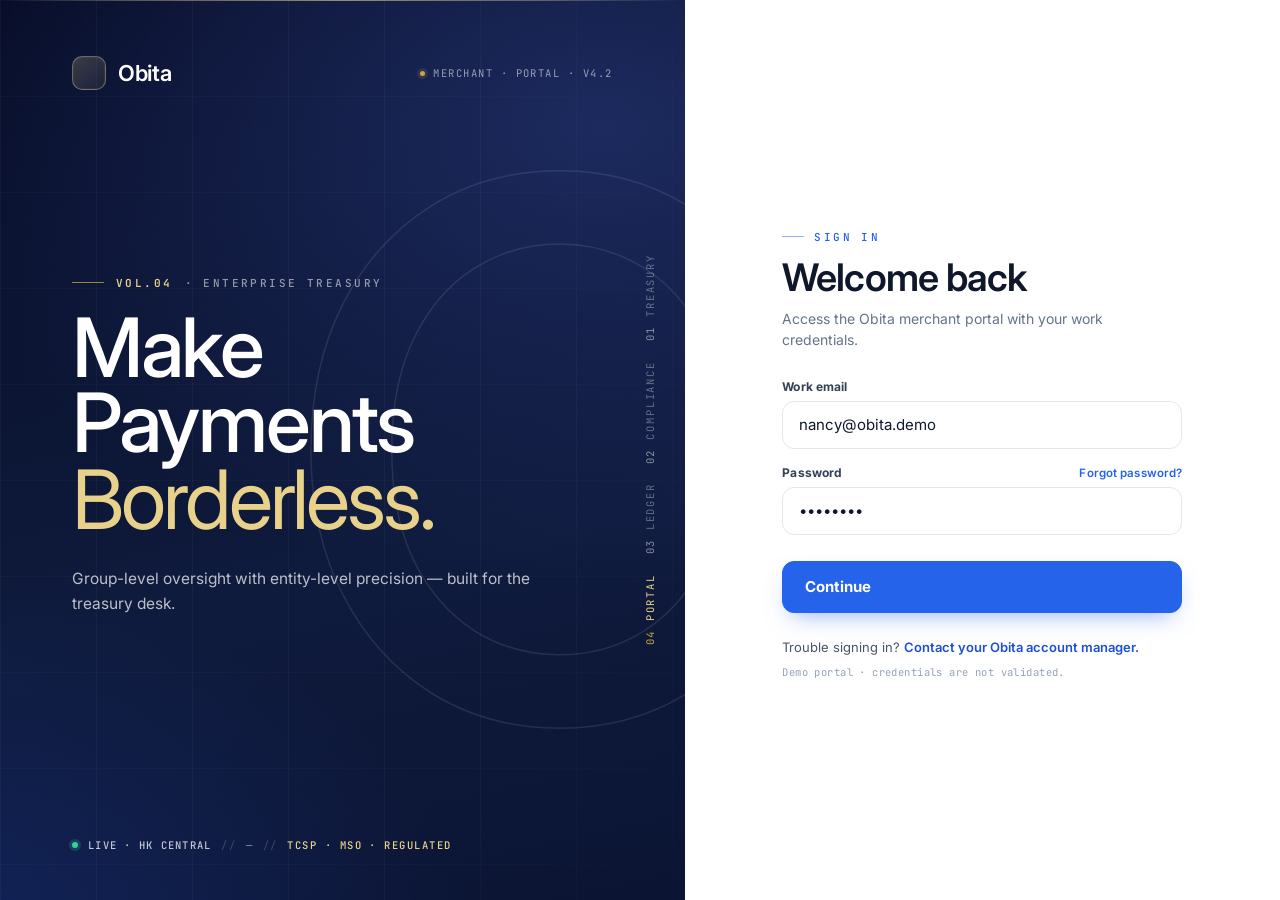
==== commit 57fa2a62: "feat+design: Bank Account Verification flow + mclean editorial restyle Features & fixes ------------" ====
--- a/index.html
+++ b/index.html
@@ -4,10 +4,12 @@
     <meta charset="UTF-8">
     <meta name="viewport" content="width=device-width, initial-scale=1.0">
     <title>Obita 商户操作台</title>
-    <!-- Modern Font: Inter -->
+    <!-- Modern Font: Inter (body, dense UI) -->
     <link href="https://fonts.googleapis.com/css2?family=Inter:wght@400;500;600;700&display=swap" rel="stylesheet">
-    <!-- Display Font: Clash Display (Fontshare) — used for the login brand headline only -->
-    <link href="https://api.fontshare.com/v2/css?f[]=clash-display@700,600,500&display=swap" rel="stylesheet">
+    <!-- Display Font: Clash Display (Fontshare) — used for hero headlines -->
+    <link href="https://api.fontshare.com/v2/css?f[]=clash-display@700,600,500,400&display=swap" rel="stylesheet">
+    <!-- Mono: JetBrains Mono — numerical & operational labels at brand surfaces -->
+    <link href="https://fonts.googleapis.com/css2?family=JetBrains+Mono:wght@400;500;600&display=swap" rel="stylesheet">
     <link rel="stylesheet" href="styles.css">
     <!-- Chart.js for Fund Flow -->
     <script src="https://cdn.jsdelivr.net/npm/chart.js"></script>
@@ -17,36 +19,50 @@
 <body class="is-logged-out">
     <!-- Login screen — shown on initial load until the user signs in. -->
     <div class="login-screen" id="login-screen">
-        <!-- Brand panel (left): dominant brand moment, hero typography, layered motif -->
+        <!-- Brand panel (left): dominant brand moment, editorial hero, data motif -->
         <section class="login-brand-panel" aria-hidden="true">
-            <div class="login-brand-layers">
-                <span class="login-brand-layer layer-a"></span>
-                <span class="login-brand-layer layer-b"></span>
-                <span class="login-brand-layer layer-c"></span>
-            </div>
+            <!-- Oversized emblem — negative-space wordmark bleeding off the canvas -->
+            <div class="login-brand-emblem" aria-hidden="true">
+                <span class="login-brand-emblem-glyph">O</span>
+            </div>
+            <!-- Index markers — a single vertical "file tab" of live signals -->
+            <aside class="login-brand-index" aria-hidden="true">
+                <span class="login-brand-index-item"><em>01</em> Treasury</span>
+                <span class="login-brand-index-item"><em>02</em> Compliance</span>
+                <span class="login-brand-index-item"><em>03</em> Ledger</span>
+                <span class="login-brand-index-item is-active"><em>04</em> Portal</span>
+            </aside>
+
             <header class="login-brand-head">
                 <div class="login-brand-lockup">
                     <span class="login-brand-mark"><i data-lucide="layers"></i></span>
                     <span class="login-brand-wordmark">Obita</span>
                 </div>
-                <span class="login-brand-env">merchant · portal</span>
+                <span class="login-brand-env">
+                    <span class="login-brand-env-dot"></span>
+                    merchant · portal · v4.2
+                </span>
             </header>
+
             <div class="login-brand-hero">
-                <p class="login-brand-eyebrow">Enterprise treasury</p>
+                <p class="login-brand-eyebrow"><span>Vol.04</span> · Enterprise treasury</p>
                 <h2 class="login-brand-headline">
                     Make<br>
                     Payments<br>
-                    <em>Borderless</em>
+                    <em>Borderless.</em>
                 </h2>
                 <p class="login-brand-sub">
                     Group-level oversight with entity-level precision — built for the treasury desk.
                 </p>
             </div>
+
             <footer class="login-brand-foot">
                 <span class="login-brand-dot"></span>
                 <span class="login-brand-status">Live · HK Central</span>
                 <span class="login-brand-sep">//</span>
                 <span class="login-brand-time" id="login-brand-time">—</span>
+                <span class="login-brand-sep">//</span>
+                <span class="login-brand-seal">TCSP · MSO · Regulated</span>
             </footer>
         </section>
 
@@ -82,15 +98,12 @@
     </div>
 
     <!-- Two-Factor Authentication modal (Google Authenticator OTP) -->
-    <div class="twofa-modal" id="twofa-modal" role="dialog" aria-modal="true" aria-labelledby="twofa-modal-heading" hidden>
+    <div class="twofa-modal" id="twofa-modal" role="dialog" aria-modal="true" aria-describedby="twofa-modal-sub" hidden>
         <div class="twofa-modal-backdrop" id="twofa-modal-backdrop"></div>
         <div class="twofa-modal-card">
             <div class="twofa-modal-head">
                 <div class="twofa-modal-icon"><i data-lucide="shield-check"></i></div>
-                <div class="twofa-modal-head-text">
-                    <h2 class="twofa-modal-heading" id="twofa-modal-heading">Verify to continue</h2>
-                    <p class="twofa-modal-sub">Enter the 6-digit code from your <strong>Google Authenticator</strong> app to authorize this <span id="twofa-modal-subject">action</span>.</p>
-                </div>
+                <p class="twofa-modal-sub" id="twofa-modal-sub">Enter the 6-digit code from your <strong>Google Authenticator</strong> app to authorize this <span id="twofa-modal-subject">action</span>.</p>
             </div>
             <form class="twofa-modal-form" id="twofa-modal-form" autocomplete="off" novalidate>
                 <div class="twofa-input-group" id="twofa-input-group">
@@ -286,8 +299,8 @@
                         <a href="#" class="nav-subitem" data-target="members">
                             <span>Members</span>
                         </a>
-                        <a href="#" class="nav-subitem" data-target="settings">
-                            <span>Settings</span>
+                        <a href="#" class="nav-subitem admin-only" data-target="security-center">
+                            <span>Security Center</span>
                         </a>
                     </div>
                 </div>
@@ -1300,222 +1313,6 @@
         </div>
     </div>
 
-    <!-- Manage Addresses Drawer (Width: 500px for table fit) -->
-    <div class="inbox-drawer" id="manage-addresses-drawer" style="width: 500px; right: -500px;">
-        <div class="drawer-header">
-            <div style="display: flex; align-items: center; gap: 10px;">
-                <div style="width: 28px; height: 28px; border-radius: 6px; background-color: #F8FAFC; display: flex; align-items: center; justify-content: center; border: 1px solid var(--clr-border);">
-                    <i data-lucide="book-open" style="width: 14px; height: 14px; color: #0F172A;"></i>
-                </div>
-                <h3>Address Book</h3>
-            </div>
-            <button class="icon-btn" id="close-addr-btn">
-                <i data-lucide="x"></i>
-            </button>
-        </div>
-        
-        <div class="drawer-body" style="padding: 0; display: flex; flex-direction: column; height: calc(100% - 65px);">
-            <!-- VIEW A: List Addresses -->
-            <div id="addr-list-view" style="display: flex; flex-direction: column; height: 100%;">
-                <div style="padding: 16px 24px; display: flex; justify-content: flex-end; align-items: center; border-bottom: 1px solid var(--clr-border);">
-                    <button onclick="window.switchToAddAddressView()" style="display: flex; align-items: center; gap: 6px; padding: 6px 12px; background: #2563EB; color: white; border: none; border-radius: 6px; font-size: 13px; font-weight: 600; cursor: pointer;">
-                        <i data-lucide="plus" style="width: 14px; height: 14px;"></i> Add New
-                    </button>
-                </div>
-                
-                <div style="flex: 1; overflow-y: auto; padding: 24px; display: flex; flex-direction: column; gap: 16px;" id="addr-list-container">
-                    
-                    <!-- Item 1: Kraken Corporate - Verified -->
-                    <div class="addr-item tcsp-only" data-verification="verified" data-status="enabled" style="border: 1px solid #E2E8F0; border-radius: 8px; padding: 16px; background: #FFF; display: flex; align-items: center; justify-content: space-between;">
-                        <div style="flex: 1; min-width: 0;">
-                            <div style="display: flex; align-items: center; gap: 8px; margin-bottom: 4px; flex-wrap: wrap;">
-                                <div style="font-weight: 600; font-size: 14px; color: #0F172A;">Kraken Corporate</div>
-                                <span style="background: #EFF6FF; color: #2563EB; font-size: 10px; font-weight: 700; padding: 2px 6px; border-radius: 4px;">TRON</span>
-                                <span data-role="entity-status" style="background: #DCFCE7; color: #15803D; font-size: 10px; font-weight: 700; padding: 2px 8px; border-radius: 10px; display: flex; align-items: center; gap: 3px;">Enabled</span>
-                            </div>
-                            <div style="font-family: monospace; font-size: 11px; color: #64748B; overflow: hidden; text-overflow: ellipsis; white-space: nowrap;">TR7NHqjeKQxGTCi8q8ZY4pL8otSzgjLj6t</div>
-                        </div>
-                        <div style="display: flex; align-items: center; gap: 8px; margin-left: 12px; flex-shrink: 0;">
-                            <button onclick="window.toggleAddressStatus(this)" data-role="entity-toggle" data-status="enabled" class="addr-toggle enabled" style="padding: 4px 10px; font-size: 11px; font-weight: 600; border-radius: 4px; border: 1px solid #CBD5E1; background: #FFFFFF; color: #475569; cursor: pointer;">Disable</button>
-                            <button onclick="window.deleteAddress(this)" style="background: none; border: none; cursor: pointer; color: #94A3B8;"><i data-lucide="trash-2" style="width: 16px; height: 16px;"></i></button>
-                        </div>
-                    </div>
-
-                    <!-- Item 2: Binance Institutional - Pending Verification -->
-                    <div class="addr-item tcsp-only" data-verification="pending" data-status="enabled" style="border: 1px solid #E2E8F0; border-radius: 8px; padding: 16px; background: #FFF; display: flex; align-items: center; justify-content: space-between;">
-                        <div style="flex: 1; min-width: 0;">
-                            <div style="display: flex; align-items: center; gap: 8px; margin-bottom: 4px; flex-wrap: wrap;">
-                                <div style="font-weight: 600; font-size: 14px; color: #0F172A;">Binance Institutional</div>
-                                <span style="background: #F1F5F9; color: #475569; font-size: 10px; font-weight: 700; padding: 2px 6px; border-radius: 4px;">ETH</span>
-                                <span data-role="entity-status" style="background: #FEF3C7; color: #B45309; font-size: 10px; font-weight: 700; padding: 2px 8px; border-radius: 10px; display: flex; align-items: center; gap: 3px;">Pending Verification</span>
-                            </div>
-                            <div style="font-family: monospace; font-size: 11px; color: #64748B; overflow: hidden; text-overflow: ellipsis; white-space: nowrap;">0xA0b86991c6218b36c1d...eB48</div>
-                        </div>
-                        <div style="display: flex; align-items: center; gap: 8px; margin-left: 12px; flex-shrink: 0;">
-                            <button onclick="window.toggleAddressStatus(this)" data-role="entity-toggle" data-status="enabled" class="addr-toggle enabled" style="padding: 4px 10px; font-size: 11px; font-weight: 600; border-radius: 4px; border: 1px solid #CBD5E1; background: #FFFFFF; color: #475569; cursor: pointer;">Disable</button>
-                            <button onclick="window.deleteAddress(this)" style="background: none; border: none; cursor: pointer; color: #94A3B8;"><i data-lucide="trash-2" style="width: 16px; height: 16px;"></i></button>
-                        </div>
-                    </div>
-
-                    <!-- Item 3: MetaMask Trading - Not Supported -->
-                    <div class="addr-item tcsp-only" data-verification="not-supported" data-status="disabled" style="border: 1px solid #E2E8F0; border-radius: 8px; padding: 16px; background: #FFF; opacity: 0.6; display: flex; align-items: center; justify-content: space-between;">
-                        <div style="flex: 1; min-width: 0;">
-                            <div style="display: flex; align-items: center; gap: 8px; margin-bottom: 4px; flex-wrap: wrap;">
-                                <div style="font-weight: 600; font-size: 14px; color: #0F172A;">MetaMask Trading</div>
-                                <span style="background: #EFF6FF; color: #2563EB; font-size: 10px; font-weight: 700; padding: 2px 6px; border-radius: 4px;">TRON</span>
-                                <span data-role="entity-status" style="background: #F1F5F9; color: #64748B; font-size: 10px; font-weight: 700; padding: 2px 8px; border-radius: 10px;">Disabled</span>
-                            </div>
-                            <div style="font-family: monospace; font-size: 11px; color: #64748B; overflow: hidden; text-overflow: ellipsis; white-space: nowrap;">TVjsyZ7lNwQxGTCi8q8ZY...Lj6t</div>
-                        </div>
-                        <div style="display: flex; align-items: center; gap: 8px; margin-left: 12px; flex-shrink: 0;">
-                            <button onclick="window.toggleAddressStatus(this)" data-role="entity-toggle" data-status="disabled" class="addr-toggle disabled" style="padding: 4px 10px; font-size: 11px; font-weight: 600; border-radius: 4px; border: 1px solid #BFDBFE; background: #EFF6FF; color: #1D4ED8; cursor: pointer;">Enable</button>
-                            <button onclick="window.deleteAddress(this)" style="background: none; border: none; cursor: pointer; color: #94A3B8;"><i data-lucide="trash-2" style="width: 16px; height: 16px;"></i></button>
-                        </div>
-                    </div>
-
-                    <!-- Item 4: ABC Trading Pte Ltd - Verified -->
-                    <div class="addr-item tcsp-only" data-verification="verified" data-status="enabled" style="border: 1px solid #E2E8F0; border-radius: 8px; padding: 16px; background: #FFF; display: flex; align-items: center; justify-content: space-between;">
-                        <div style="flex: 1; min-width: 0;">
-                            <div style="display: flex; align-items: center; gap: 8px; margin-bottom: 4px; flex-wrap: wrap;">
-                                <div style="font-weight: 600; font-size: 14px; color: #0F172A;">ABC Trading Pte Ltd</div>
-                                <span style="background: #EFF6FF; color: #2563EB; font-size: 10px; font-weight: 700; padding: 2px 6px; border-radius: 4px;">TRON</span>
-                                <span data-role="entity-status" style="background: #DCFCE7; color: #15803D; font-size: 10px; font-weight: 700; padding: 2px 8px; border-radius: 10px; display: flex; align-items: center; gap: 3px;">Enabled</span>
-                            </div>
-                            <div style="font-family: monospace; font-size: 11px; color: #64748B; overflow: hidden; text-overflow: ellipsis; white-space: nowrap;">TVkxyz7lNwQxGTCi8q8ZY4pL8otSzgjLj6t</div>
-                        </div>
-                        <div style="display: flex; align-items: center; gap: 8px; margin-left: 12px; flex-shrink: 0;">
-                            <button onclick="window.toggleAddressStatus(this)" data-role="entity-toggle" data-status="enabled" class="addr-toggle enabled" style="padding: 4px 10px; font-size: 11px; font-weight: 600; border-radius: 4px; border: 1px solid #CBD5E1; background: #FFFFFF; color: #475569; cursor: pointer;">Disable</button>
-                            <button onclick="window.deleteAddress(this)" style="background: none; border: none; cursor: pointer; color: #94A3B8;"><i data-lucide="trash-2" style="width: 16px; height: 16px;"></i></button>
-                        </div>
-                    </div>
-
-                </div>
-            </div>
-
-            <!-- VIEW B: ADD ADDRESS FORM -->
-            <div id="add-addr-view" style="display: none; flex-direction: column; height: 100%;">
-                <div style="padding: 16px 24px; border-bottom: 1px solid var(--clr-border); display: flex; align-items: center; gap: 12px;">
-                    <button onclick="window.switchToListAddressView()" style="background: none; border: none; cursor: pointer; color: #64748B; padding: 4px; display: flex; align-items: center; justify-content: center;"><i data-lucide="arrow-left" style="width: 18px; height: 18px;"></i></button>
-                    <div style="font-weight: 600; font-size: 14px; color: #1E293B;">Add New Address</div>
-                </div>
-                
-                <div style="flex: 1; overflow-y: auto; padding: 24px; display: flex; flex-direction: column; gap: 20px;">
-                    
-                    <div style="display: flex; gap: 20px;">
-                        <label style="display: flex; align-items: center; gap: 8px; font-size: 14px; cursor: pointer; font-weight: 500;">
-                            <input type="radio" name="newAddrOwnerType" value="individual" checked onchange="window.toggleNewAddrOwnerType('individual')"> Owned by Individual
-                        </label>
-                        <label style="display: flex; align-items: center; gap: 8px; font-size: 14px; cursor: pointer; font-weight: 500;">
-                            <input type="radio" name="newAddrOwnerType" value="organization" onchange="window.toggleNewAddrOwnerType('organization')"> Owned by Organization
-                        </label>
-                    </div>
-
-                    <!-- Individual Form -->
-                    <div id="na-form-individual" style="display: flex; flex-direction: column; gap: 12px; background: #F8FAFC; border: 1px solid var(--clr-border); border-radius: 8px; padding: 16px;">
-                        <div style="display: flex; flex-direction: column; gap: 4px;">
-                            <label style="font-size: 11px; font-weight: 600; color: #64748B; text-transform: uppercase; letter-spacing: 0.4px;">First Name *</label>
-                            <input type="text" id="na-fname" class="form-input" placeholder="e.g. John" style="width: 100%; padding: 9px 12px; border: 1px solid #E2E8F0; border-radius: 6px; font-size: 14px; background: white;">
-                        </div>
-                        <div style="display: flex; flex-direction: column; gap: 4px;">
-                            <label style="font-size: 11px; font-weight: 600; color: #64748B; text-transform: uppercase; letter-spacing: 0.4px;">Middle Name <span style="font-weight: 400; text-transform: none;">(optional)</span></label>
-                            <input type="text" id="na-mname" class="form-input" placeholder="e.g. Michael" style="width: 100%; padding: 9px 12px; border: 1px solid #E2E8F0; border-radius: 6px; font-size: 14px; background: white;">
-                        </div>
-                        <div style="display: flex; flex-direction: column; gap: 4px;">
-                            <label style="font-size: 11px; font-weight: 600; color: #64748B; text-transform: uppercase; letter-spacing: 0.4px;">Surname *</label>
-                            <input type="text" id="na-lname" class="form-input" placeholder="e.g. Doe" style="width: 100%; padding: 9px 12px; border: 1px solid #E2E8F0; border-radius: 6px; font-size: 14px; background: white;">
-                        </div>
-                        <div style="display: flex; flex-direction: column; gap: 4px;">
-                            <label style="font-size: 11px; font-weight: 600; color: #64748B; text-transform: uppercase; letter-spacing: 0.4px;">Date of Birth *</label>
-                            <input type="date" id="na-dob" class="form-input" style="width: 100%; padding: 9px 12px; border: 1px solid #E2E8F0; border-radius: 6px; font-size: 14px; background: white; color: #334155;">
-                        </div>
-                        <div style="display: flex; flex-direction: column; gap: 4px;">
-                            <label style="font-size: 11px; font-weight: 600; color: #64748B; text-transform: uppercase; letter-spacing: 0.4px;">Residential Address *</label>
-                            <input type="text" id="na-iaddr" class="form-input" placeholder="e.g. 10 Anson Road, Singapore 079903" style="width: 100%; padding: 9px 12px; border: 1px solid #E2E8F0; border-radius: 6px; font-size: 14px; background: white;">
-                        </div>
-                    </div>
-
-                    <!-- Organization Form -->
-                    <div id="na-form-organization" style="display: none; flex-direction: column; gap: 12px; background: #F8FAFC; border: 1px solid var(--clr-border); border-radius: 8px; padding: 16px;">
-                        <div style="display: flex; flex-direction: column; gap: 4px;">
-                            <label style="font-size: 11px; font-weight: 600; color: #64748B; text-transform: uppercase; letter-spacing: 0.4px;">Entity / Company Name *</label>
-                            <input type="text" id="na-orgname" class="form-input" placeholder="e.g. ABC Trading Pte Ltd" style="width: 100%; padding: 9px 12px; border: 1px solid #E2E8F0; border-radius: 6px; font-size: 14px; background: white;">
-                        </div>
-                        <div style="display: flex; flex-direction: column; gap: 4px;">
-                            <label style="font-size: 11px; font-weight: 600; color: #64748B; text-transform: uppercase; letter-spacing: 0.4px;">Registered Address *</label>
-                            <input type="text" id="na-orgaddr" class="form-input" placeholder="e.g. 1 Marina Boulevard, #28-00, Singapore 018989" style="width: 100%; padding: 9px 12px; border: 1px solid #E2E8F0; border-radius: 6px; font-size: 14px; background: white;">
-                        </div>
-                    </div>
-
-                    <label class="tcsp-only" style="display: flex; align-items: flex-start; gap: 10px; background: #F8FAFC; padding: 12px; border-radius: 6px; cursor: pointer; margin-top: 4px;">
-                        <input type="checkbox" checked style="margin-top: 3px;">
-                        <span style="font-size: 12px; color: #475569; line-height: 1.5;">I declare that this wallet is owned by the aforementioned party and acts beneficially on behalf of this merchant profile.</span>
-                    </label>
-
-                    <div class="tcsp-only" style="height: 1px; background: var(--clr-border);"></div>
-
-                    <!-- Wallet Address Details -->
-                    <div class="tcsp-only" style="display: flex; flex-direction: column; gap: 14px;">
-                        <div style="font-size: 13px; font-weight: 700; color: #334155;">Wallet Address Details</div>
-                        <div style="display: flex; flex-direction: column; gap: 8px;">
-                            <label style="font-size: 11px; font-weight: 600; color: #64748B; text-transform: uppercase; letter-spacing: 0.4px;">Wallet Address *</label>
-                            <input type="text" id="na-wallet-addr" class="form-input" placeholder="e.g. 0xaB3f...e812 or TR7NHqJNaMnL7..." style="width: 100%; padding: 9px 12px; border: 1px solid #E2E8F0; border-radius: 6px; font-size: 14px; background: white; font-family: monospace;">
-                        </div>
-                        <div style="display: flex; flex-direction: column; gap: 8px;">
-                            <label style="font-size: 11px; font-weight: 600; color: #64748B; text-transform: uppercase; letter-spacing: 0.4px;">Network / Chain *</label>
-                            <select id="na-wallet-net" class="form-input" style="width: 100%; padding: 9px 12px; border: 1px solid #E2E8F0; border-radius: 6px; font-size: 14px; background: white;">
-                                <option value="TRON (TRC-20)">TRON (TRC-20)</option>
-                                <option value="Ethereum (ERC-20)">Ethereum (ERC-20)</option>
-                                <option value="BNB Chain (BEP-20)">BNB Chain (BEP-20)</option>
-                                <option value="Solana">Solana</option>
-                            </select>
-                        </div>
-                    </div>
-
-                    <!-- Wallet Type Selector -->
-                    <div class="tcsp-only" style="display: flex; flex-direction: column; gap: 10px;">
-                        <div style="font-size: 13px; font-weight: 700; color: #334155;">Wallet Type</div>
-                        <div style="display: grid; grid-template-columns: 1fr 1fr; gap: 10px;">
-                            <label style="display: flex; align-items: center; gap: 10px; padding: 14px; border: 2px solid #E2E8F0; border-radius: 10px; cursor: pointer; transition: all 0.2s;" onclick="this.style.border='2px solid #7C3AED';this.style.background='#F5F3FF';this.parentElement.children[1].style.border='2px solid #E2E8F0';this.parentElement.children[1].style.background='white'">
-                                <input type="radio" name="na-wallet-type" value="private" checked style="accent-color: #7C3AED;">
-                                <div>
-                                    <div style="font-size: 13px; font-weight: 700; color: #0F172A;">Private Wallet</div>
-                                    <div style="font-size: 11px; color: #64748B;">MetaMask, TrustWallet, etc.</div>
-                                </div>
-                            </label>
-                            <label style="display: flex; align-items: center; gap: 10px; padding: 14px; border: 2px solid #E2E8F0; border-radius: 10px; cursor: pointer; transition: all 0.2s;" onclick="this.style.border='2px solid #EA580C';this.style.background='#FFF7ED';this.parentElement.children[0].style.border='2px solid #E2E8F0';this.parentElement.children[0].style.background='white'">
-                                <input type="radio" name="na-wallet-type" value="exchange" style="accent-color: #EA580C;">
-                                <div>
-                                    <div style="font-size: 13px; font-weight: 700; color: #0F172A;">Exchange / Custodial</div>
-                                    <div style="font-size: 11px; color: #64748B;">Binance, OKX, Coinbase, etc.</div>
-                                </div>
-                            </label>
-                        </div>
-                    </div>
-
-                    <div style="height: 1px; background: var(--clr-border);"></div>
-
-                    <!-- Verify Wallet button + zone -->
-                    <div class="tcsp-only" style="display: flex; flex-direction: column; gap: 14px;">
-                        <button type="button" id="na-verify-wallet-btn" onclick="window.onAddrBookVerifyClick()" style="display: inline-flex; align-items: center; gap: 8px; padding: 10px 16px; background: #F5F3FF; border: 1px solid #DDD6FE; border-radius: 8px; color: #7C3AED; font-size: 13px; font-weight: 700; cursor: pointer; transition: all 0.2s; width: fit-content;">
-                            <i data-lucide="shield-check" style="width: 15px; height: 15px;"></i>
-                            Verify Wallet Address
-                        </button>
-                        <div id="na-wallet-verify-zone" style="display: none;"></div>
-                    </div>
-
-                </div>
-                <!-- Privacy Policy (MSO) -->
-                <div class="mso-only" style="padding: 0 24px 8px;">
-                    <div style="font-size: 12px; color: #94A3B8; line-height: 1.6;">您提供的资料将依据 Obita <a href="#" style="color: #7C3AED; text-decoration: underline;">私隐政策</a>用于身份核验及监管合规目的。</div>
-                </div>
-                <!-- Footer Submit Button -->
-                <div style="padding: 16px 24px; border-top: 1px solid var(--clr-border); background: white;">
-                    <button onclick="window.submitNewAddress()" style="width: 100%; padding: 12px; background-color: #2563EB; color: white; border: none; border-radius: 8px; font-size: 15px; font-weight: 600; cursor: pointer;">Add Address</button>
-                </div>
-            </div>
-
-        </div>
-    </div>
 
     <div class="inbox-drawer" id="bank-account-transactions-drawer" style="width: 560px; right: -560px;">
         <div class="drawer-header">
@@ -1563,94 +1360,6 @@
                 </div>
 
                 <div id="bank-list-container" style="flex: 1; overflow-y: auto; padding: 24px; display: flex; flex-direction: column; gap: 16px;">
-                    <div class="bank-account-item" data-bank-name="Chase Bank" data-account-name="Obita Treasury Main Account" data-verification="verified" data-status="enabled" style="border: 1px solid #E2E8F0; border-radius: 10px; padding: 16px; background: #FFF; display: flex; align-items: flex-start; justify-content: space-between; gap: 16px;">
-                    <div style="display: flex; gap: 14px; flex: 1; min-width: 0;">
-                        <div style="padding: 10px; background-color: #EFF6FF; border-radius: 10px; border: 1px solid #BFDBFE; flex-shrink: 0;">
-                            <i data-lucide="landmark" style="color: #2563EB; width: 18px; height: 18px;"></i>
-                        </div>
-                        <div style="flex: 1; min-width: 0;">
-                            <div style="display: flex; align-items: center; gap: 8px; margin-bottom: 6px; flex-wrap: wrap;">
-                                <span style="font-weight: 600; font-size: 14px; color: #0F172A;">Chase Bank — Obita Treasury Main Account</span>
-                                <span title="Same-name account — eligible for transfers" style="background: #EFF6FF; color: #1D4ED8; border: 1px solid #BFDBFE; font-size: 10px; font-weight: 700; padding: 2px 8px; border-radius: 999px; display: inline-flex; align-items: center; gap: 3px;">同名</span>
-                                <span data-role="bank-currency" style="background: #DBEAFE; color: #1D4ED8; font-size: 10px; font-weight: 700; padding: 2px 6px; border-radius: 4px;">USD</span>
-                                <span data-role="entity-status" style="background: #DCFCE7; color: #15803D; font-size: 10px; font-weight: 700; padding: 2px 8px; border-radius: 999px;">Enabled</span>
-                            </div>
-                            <div style="font-size: 12px; color: #64748B; line-height: 1.6;">Account: •••• 4821 | Routing: 021000021 | SWIFT: CHASUS33</div>
-                            <div style="font-size: 12px; color: #94A3B8; margin-top: 6px;">Last used: Today</div>
-                        </div>
-                    </div>
-                    <div style="display: flex; align-items: center; gap: 8px; flex-shrink: 0;">
-                        <button onclick="window.toggleBankAccountStatus(this)" data-role="entity-toggle" data-status="enabled" style="padding: 4px 10px; font-size: 11px; font-weight: 600; border-radius: 4px; border: 1px solid #CBD5E1; background: #FFFFFF; color: #475569; cursor: pointer;">Disable</button>
-                        <button onclick="window.deleteBankAccount(this)" style="background: none; border: none; cursor: pointer; color: #94A3B8;"><i data-lucide="trash-2" style="width: 16px; height: 16px;"></i></button>
-                    </div>
-                </div>
-
-                    <div class="bank-account-item" data-bank-name="HSBC Hong Kong" data-account-name="Operations Clearing Account" data-verification="pending" data-status="enabled" style="border: 1px solid #E2E8F0; border-radius: 10px; padding: 16px; background: #FFF; display: flex; align-items: flex-start; justify-content: space-between; gap: 16px;">
-                    <div style="display: flex; gap: 14px; flex: 1; min-width: 0;">
-                        <div style="padding: 10px; background-color: #FEF2F2; border-radius: 10px; border: 1px solid #FECACA; flex-shrink: 0;">
-                            <i data-lucide="landmark" style="color: #DC2626; width: 18px; height: 18px;"></i>
-                        </div>
-                        <div style="flex: 1; min-width: 0;">
-                            <div style="display: flex; align-items: center; gap: 8px; margin-bottom: 6px; flex-wrap: wrap;">
-                                <span style="font-weight: 600; font-size: 14px; color: #0F172A;">HSBC Hong Kong — Operations Clearing Account</span>
-                                <span title="Same-name account — eligible for transfers" style="background: #EFF6FF; color: #1D4ED8; border: 1px solid #BFDBFE; font-size: 10px; font-weight: 700; padding: 2px 8px; border-radius: 999px; display: inline-flex; align-items: center; gap: 3px;">同名</span>
-                                <span data-role="bank-currency" style="background: #FEE2E2; color: #DC2626; font-size: 10px; font-weight: 700; padding: 2px 6px; border-radius: 4px;">HKD</span>
-                                <span data-role="entity-status" style="background: #FEF3C7; color: #B45309; font-size: 10px; font-weight: 700; padding: 2px 8px; border-radius: 999px;">Pending Verification</span>
-                            </div>
-                            <div style="font-size: 12px; color: #64748B; line-height: 1.6;">Account: •••• 9230 | Bank Code: 004 | SWIFT: HSBCHKHHHKH</div>
-                            <div style="font-size: 12px; color: #94A3B8; margin-top: 6px;">Last used: Yesterday</div>
-                        </div>
-                    </div>
-                    <div style="display: flex; align-items: center; gap: 8px; flex-shrink: 0;">
-                        <button onclick="window.toggleBankAccountStatus(this)" data-role="entity-toggle" data-status="enabled" style="padding: 4px 10px; font-size: 11px; font-weight: 600; border-radius: 4px; border: 1px solid #CBD5E1; background: #FFFFFF; color: #475569; cursor: pointer;">Disable</button>
-                        <button onclick="window.deleteBankAccount(this)" style="background: none; border: none; cursor: pointer; color: #94A3B8;"><i data-lucide="trash-2" style="width: 16px; height: 16px;"></i></button>
-                    </div>
-                </div>
-
-                    <div class="bank-account-item" data-bank-name="Deutsche Bank" data-account-name="Obita Europe Treasury" data-verification="verified" data-status="disabled" style="border: 1px solid #E2E8F0; border-radius: 10px; padding: 16px; background: #FFF; display: flex; align-items: flex-start; justify-content: space-between; gap: 16px;">
-                    <div style="display: flex; gap: 14px; flex: 1; min-width: 0;">
-                        <div style="padding: 10px; background-color: #F5F3FF; border-radius: 10px; border: 1px solid #DDD6FE; flex-shrink: 0;">
-                            <i data-lucide="landmark" style="color: #7C3AED; width: 18px; height: 18px;"></i>
-                        </div>
-                        <div style="flex: 1; min-width: 0;">
-                            <div style="display: flex; align-items: center; gap: 8px; margin-bottom: 6px; flex-wrap: wrap;">
-                                <span style="font-weight: 600; font-size: 14px; color: #0F172A;">Deutsche Bank — Obita Europe Treasury</span>
-                                <span title="Same-name account — eligible for transfers" style="background: #EFF6FF; color: #1D4ED8; border: 1px solid #BFDBFE; font-size: 10px; font-weight: 700; padding: 2px 8px; border-radius: 999px; display: inline-flex; align-items: center; gap: 3px;">同名</span>
-                                <span data-role="bank-currency" style="background: #EDE9FE; color: #7C3AED; font-size: 10px; font-weight: 700; padding: 2px 6px; border-radius: 4px;">EUR</span>
-                                <span style="background: #DBEAFE; color: #1D4ED8; font-size: 10px; font-weight: 700; padding: 2px 6px; border-radius: 4px;">USD</span>
-                                <span data-role="entity-status" style="background: #F1F5F9; color: #64748B; font-size: 10px; font-weight: 700; padding: 2px 8px; border-radius: 999px;">Disabled</span>
-                            </div>
-                            <div style="font-size: 12px; color: #64748B; line-height: 1.6;">IBAN: DE89 3704 0044 0532 0130 00 | SWIFT: DEUTDEDB</div>
-                            <div style="font-size: 12px; color: #94A3B8; margin-top: 6px;">Last used: Oct 23</div>
-                        </div>
-                    </div>
-                    <div style="display: flex; align-items: center; gap: 8px; flex-shrink: 0;">
-                        <button onclick="window.toggleBankAccountStatus(this)" data-role="entity-toggle" data-status="disabled" style="padding: 4px 10px; font-size: 11px; font-weight: 600; border-radius: 4px; border: 1px solid #BFDBFE; background: #EFF6FF; color: #1D4ED8; cursor: pointer;">Enable</button>
-                        <button onclick="window.deleteBankAccount(this)" style="background: none; border: none; cursor: pointer; color: #94A3B8;"><i data-lucide="trash-2" style="width: 16px; height: 16px;"></i></button>
-                    </div>
-                </div>
-
-                    <div class="bank-account-item" data-bank-name="Banco do Brasil" data-account-name="Treasury Reserve Account" data-verification="not-supported" data-status="disabled" style="border: 1px solid #E2E8F0; border-radius: 10px; padding: 16px; background: #FFF; opacity: 0.72; display: flex; align-items: flex-start; justify-content: space-between; gap: 16px;">
-                    <div style="display: flex; gap: 14px; flex: 1; min-width: 0;">
-                        <div style="padding: 10px; background-color: #F8FAFC; border-radius: 10px; border: 1px solid #E2E8F0; flex-shrink: 0;">
-                            <i data-lucide="landmark" style="color: #64748B; width: 18px; height: 18px;"></i>
-                        </div>
-                        <div style="flex: 1; min-width: 0;">
-                            <div style="display: flex; align-items: center; gap: 8px; margin-bottom: 6px; flex-wrap: wrap;">
-                                <span style="font-weight: 600; font-size: 14px; color: #0F172A;">Banco do Brasil — Treasury</span>
-                                <span title="Same-name account — eligible for transfers" style="background: #EFF6FF; color: #1D4ED8; border: 1px solid #BFDBFE; font-size: 10px; font-weight: 700; padding: 2px 8px; border-radius: 999px; display: inline-flex; align-items: center; gap: 3px;">同名</span>
-                                <span data-role="bank-currency" style="background: #DCFCE7; color: #15803D; font-size: 10px; font-weight: 700; padding: 2px 6px; border-radius: 4px;">BRL</span>
-                                <span data-role="entity-status" style="background: #F1F5F9; color: #64748B; font-size: 10px; font-weight: 700; padding: 2px 8px; border-radius: 999px;">Disabled</span>
-                            </div>
-                            <div style="font-size: 12px; color: #64748B; line-height: 1.6;">Account: •••• 1058 | Branch: 3321 | SWIFT: BRASBRRJRJO</div>
-                            <div style="font-size: 12px; color: #94A3B8; margin-top: 6px;">Transfers from this account are currently not supported.</div>
-                        </div>
-                    </div>
-                    <div style="display: flex; align-items: center; gap: 8px; flex-shrink: 0;">
-                        <button onclick="window.toggleBankAccountStatus(this)" data-role="entity-toggle" data-status="disabled" style="padding: 4px 10px; font-size: 11px; font-weight: 600; border-radius: 4px; border: 1px solid #BFDBFE; background: #EFF6FF; color: #1D4ED8; cursor: pointer;">Enable</button>
-                        <button onclick="window.deleteBankAccount(this)" style="background: none; border: none; cursor: pointer; color: #94A3B8;"><i data-lucide="trash-2" style="width: 16px; height: 16px;"></i></button>
-                    </div>
-                </div>
                 </div>
             </div>
 
@@ -1680,15 +1389,21 @@
                         <div class="bank-form-grid">
                             <div class="bank-form-field bank-form-field-full">
                                 <label class="bank-form-label">Bank Name *</label>
-                                <select id="bank-name" class="bank-form-control">
-                                    <option value="">Select bank</option>
-                                    <option value="DBS Bank">DBS Bank</option>
-                                    <option value="OCBC Bank">OCBC Bank</option>
-                                    <option value="UOB">UOB</option>
-                                    <option value="HSBC Hong Kong">HSBC Hong Kong</option>
-                                    <option value="Chase Bank">Chase Bank</option>
-                                    <option value="Deutsche Bank">Deutsche Bank</option>
-                                </select>
+                                <div class="custom-dropdown" data-name="bank-name">
+                                    <button type="button" class="bank-form-control custom-dropdown-trigger" onclick="window.toggleCustomDropdown('bank-name', event)" aria-haspopup="listbox" aria-label="Select bank">
+                                        <span class="custom-dropdown-label placeholder">Select bank</span>
+                                        <i data-lucide="chevron-down" style="width: 14px; height: 14px; color: #94A3B8;"></i>
+                                    </button>
+                                    <input type="hidden" id="bank-name" value="">
+                                    <div class="custom-dropdown-menu" role="listbox">
+                                        <button type="button" class="custom-dropdown-option" data-value="DBS Bank"         onclick="window.selectCustomDropdown('bank-name', 'DBS Bank', 'DBS Bank')">DBS Bank<i data-lucide="check" class="custom-dropdown-option-check"></i></button>
+                                        <button type="button" class="custom-dropdown-option" data-value="OCBC Bank"        onclick="window.selectCustomDropdown('bank-name', 'OCBC Bank', 'OCBC Bank')">OCBC Bank<i data-lucide="check" class="custom-dropdown-option-check"></i></button>
+                                        <button type="button" class="custom-dropdown-option" data-value="UOB"              onclick="window.selectCustomDropdown('bank-name', 'UOB', 'UOB')">UOB<i data-lucide="check" class="custom-dropdown-option-check"></i></button>
+                                        <button type="button" class="custom-dropdown-option" data-value="HSBC Hong Kong"   onclick="window.selectCustomDropdown('bank-name', 'HSBC Hong Kong', 'HSBC Hong Kong')">HSBC Hong Kong<i data-lucide="check" class="custom-dropdown-option-check"></i></button>
+                                        <button type="button" class="custom-dropdown-option" data-value="Chase Bank"       onclick="window.selectCustomDropdown('bank-name', 'Chase Bank', 'Chase Bank')">Chase Bank<i data-lucide="check" class="custom-dropdown-option-check"></i></button>
+                                        <button type="button" class="custom-dropdown-option" data-value="Deutsche Bank"    onclick="window.selectCustomDropdown('bank-name', 'Deutsche Bank', 'Deutsche Bank')">Deutsche Bank<i data-lucide="check" class="custom-dropdown-option-check"></i></button>
+                                    </div>
+                                </div>
                             </div>
 
                             <div class="bank-form-field bank-form-field-full">
@@ -1698,12 +1413,19 @@
 
                             <div class="bank-form-field">
                                 <label class="bank-form-label">Currency *</label>
-                                <select id="bank-currency" class="bank-form-control">
-                                    <option value="USD">USD</option>
-                                    <option value="HKD">HKD</option>
-                                    <option value="EUR">EUR</option>
-                                    <option value="BRL">BRL</option>
-                                </select>
+                                <div class="custom-dropdown" data-name="bank-currency">
+                                    <button type="button" class="bank-form-control custom-dropdown-trigger" onclick="window.toggleCustomDropdown('bank-currency', event)" aria-haspopup="listbox" aria-label="Select currency">
+                                        <span class="custom-dropdown-label">USD</span>
+                                        <i data-lucide="chevron-down" style="width: 14px; height: 14px; color: #94A3B8;"></i>
+                                    </button>
+                                    <input type="hidden" id="bank-currency" value="USD">
+                                    <div class="custom-dropdown-menu" role="listbox">
+                                        <button type="button" class="custom-dropdown-option selected" data-value="USD" onclick="window.selectCustomDropdown('bank-currency', 'USD', 'USD')">USD<i data-lucide="check" class="custom-dropdown-option-check"></i></button>
+                                        <button type="button" class="custom-dropdown-option"          data-value="HKD" onclick="window.selectCustomDropdown('bank-currency', 'HKD', 'HKD')">HKD<i data-lucide="check" class="custom-dropdown-option-check"></i></button>
+                                        <button type="button" class="custom-dropdown-option"          data-value="EUR" onclick="window.selectCustomDropdown('bank-currency', 'EUR', 'EUR')">EUR<i data-lucide="check" class="custom-dropdown-option-check"></i></button>
+                                        <button type="button" class="custom-dropdown-option"          data-value="BRL" onclick="window.selectCustomDropdown('bank-currency', 'BRL', 'BRL')">BRL<i data-lucide="check" class="custom-dropdown-option-check"></i></button>
+                                    </div>
+                                </div>
                             </div>
 
                             <div class="bank-form-field">
@@ -1827,8 +1549,7 @@
                     <i data-lucide="alert-triangle" style="width: 16px; height: 16px; color: #B45309;"></i>
                 </div>
                 <div>
-                    <h3 id="edd-fill-drawer-title" style="margin: 0;">Enhanced Due Diligence</h3>
-                    <div style="font-size: 12px; color: #64748B; margin-top: 4px;">Fill in on behalf of the contact. You are responsible for the accuracy and authenticity of the data.</div>
+                    <h3 id="edd-fill-drawer-title" style="margin: 0;">More Information Required</h3>
                 </div>
             </div>
             <button class="icon-btn" onclick="window.closeEddFillDrawer()"><i data-lucide="x"></i></button>
--- a/styles.css
+++ b/styles.css
@@ -3,16 +3,33 @@
     --clr-bg-sidebar: #FFFFFF; /* White sidebar */
     --clr-sidebar-text: #475569; /* Soft slate text for visual comfort */
     --clr-sidebar-hover: #F1F5F9; /* Very soft hover background */
-    --clr-sidebar-active-bg: #EFF6FF; /* Soft blue background for active */
+    --clr-sidebar-active-bg: #EEF2FF; /* Indigo-tinted active background */
     --clr-sidebar-active-text: #2563EB; /* Business blue accent for active */
-    
+
     --clr-border: #E2E8F0; /* Soft border color */
-    
+
     --clr-main-bg: #F8FAFC; /* Off-white for main content background */
     --clr-text-main: #1E293B; /* Slightly softer than pure black */
     --clr-text-muted: #64748B;
     --clr-accent: #2563EB;
-    
+
+    /* Brand-surface tokens — used only at hero moments (login, cockpit greeting,
+       entity / group headers). Existing UI intentionally unchanged; these layer
+       ON TOP of the base palette and don't affect any components until a
+       component opts in by referencing them. */
+    --clr-brand-ink:      #060B24; /* midnight indigo — deepest brand canvas */
+    --clr-brand-ink-2:    #0F1B3D; /* layered depth */
+    --clr-brand-ink-3:    #1C2A5E; /* mid layer, rising toward cobalt */
+    --clr-brand-electric: #1E3AFF; /* saturated cobalt — reserved for brand moments */
+    --clr-brand-brass:    #C9A449; /* muted brass — 10% accent, treasury signal */
+    --clr-brand-brass-2:  #E8D18A; /* soft brass highlight */
+    --clr-brand-paper:    #F4EEDD; /* warm cream — brass-family highlight on ink */
+
+    /* Typography stack */
+    --font-sans:    'Inter', -apple-system, BlinkMacSystemFont, "Segoe UI", Roboto, sans-serif;
+    --font-display: 'Clash Display', 'Inter', sans-serif;
+    --font-mono:    'JetBrains Mono', 'SFMono-Regular', Menlo, ui-monospace, monospace;
+
     /* Dimensions */
     --sidebar-width: 256px; /* slightly refined width */
     --header-height: 64px;
@@ -20,6 +37,7 @@
     /* Shadows - softer and dispersed */
     --shadow-sm: 0 1px 2px 0 rgb(0 0 0 / 0.03);
     --shadow-md: 0 4px 6px -1px rgb(0 0 0 / 0.05), 0 2px 4px -2px rgb(0 0 0 / 0.03);
+    --shadow-hero: 0 40px 80px -40px rgba(6, 11, 36, 0.55), 0 12px 32px -20px rgba(6, 11, 36, 0.35);
 }
 
 * {
@@ -67,14 +85,18 @@
     display: flex;
     align-items: center;
     gap: 10px;
-    font-size: 20px;
-    font-weight: 700;
-    color: var(--clr-text-main);
-    letter-spacing: -0.02em; /* Sleeker logo look */
+    font-family: var(--font-display);
+    font-size: 22px;
+    font-weight: 600;
+    color: var(--clr-text-main);
+    letter-spacing: -0.015em;
 }
 
 .logo-icon {
     color: var(--clr-accent);
+    width: 22px !important;
+    height: 22px !important;
+    stroke-width: 2px !important;
 }
 
 .sidebar-nav {
@@ -103,11 +125,12 @@
     gap: 12px;
     color: var(--clr-sidebar-text);
     text-decoration: none;
-    border-radius: 6px; /* Softer radius */
+    border-radius: 8px;
     font-size: 14px;
     font-weight: 500;
-    transition: all 0.2s ease;
+    transition: background-color 0.2s ease, color 0.2s ease;
     cursor: pointer;
+    position: relative;
 }
 
 .nav-item:hover {
@@ -118,6 +141,18 @@
 .nav-item.active {
     background-color: var(--clr-sidebar-active-bg);
     color: var(--clr-sidebar-active-text);
+    font-weight: 600;
+}
+
+/* "You are here" marker — small brass dot on the right of active primary nav. */
+.nav-item.active:not(.has-submenu)::after {
+    content: '';
+    width: 5px;
+    height: 5px;
+    border-radius: 999px;
+    background: var(--clr-brand-brass);
+    margin-left: auto;
+    box-shadow: 0 0 0 3px rgba(201, 164, 73, 0.14);
 }
 
 .nav-item i, .submenu-title i {
@@ -931,9 +966,11 @@
 }
 
 .page-title {
-    font-size: 20px;
-    font-weight: 600;
-    color: var(--clr-text-main);
+    font-family: var(--font-display);
+    font-size: 22px;
+    font-weight: 500;
+    color: var(--clr-text-main);
+    letter-spacing: -0.015em;
 }
 
 .page-title-hidden {
@@ -1088,6 +1125,14 @@
     background-color: #F8FAFC;
     border-color: #CBD5E1;
 }
+
+/* Compact button variant — used inside dense rows (vault coin rows, inline tables). */
+.btn-sm {
+    padding: 7px 14px !important;
+    font-size: 12.5px !important;
+    gap: 6px !important;
+}
+.btn-sm i { width: 13px !important; height: 13px !important; }
 
 /* Asset Grid */
 .asset-grid {
@@ -1751,7 +1796,7 @@
 
 /* =============================================================
    Login Screen — split viewport
-   Left: brand moment (deep navy blue, hero typography, layered motif)
+   Left: brand moment (midnight indigo ink, editorial hero, trust rail)
    Right: form (white, refined, confident)
    ============================================================= */
 .login-screen {
@@ -1759,68 +1804,120 @@
     inset: 0;
     z-index: 2000;
     display: grid;
-    grid-template-columns: 1.05fr 1fr;
+    grid-template-columns: 1.15fr 1fr;
     background: #FFFFFF;
     animation: login-fade-in 0.35s ease-out;
     overflow: hidden;
 }
 
-/* -------- Brand panel (TCSP brand blue #2563EB family) -------- */
+/* -------- Brand panel (midnight-indigo ink canvas) -------- */
 .login-brand-panel {
     position: relative;
     overflow: hidden;
-    padding: 56px 64px;
+    padding: 56px 72px 48px;
     color: #FFFFFF;
+    /* Deep, purposeful ink — not a blue gradient. Single warm light source, low chroma. */
     background:
-        radial-gradient(1100px 700px at 8% -10%, #3B82F6 0%, transparent 55%),
-        radial-gradient(1000px 700px at 110% 110%, #1D4ED8 0%, transparent 55%),
-        linear-gradient(160deg, #2563EB 0%, #1D4ED8 55%, #1E40AF 100%);
+        radial-gradient(1200px 800px at 88% 14%, var(--clr-brand-ink-3) 0%, transparent 58%),
+        radial-gradient(900px 600px at -10% 105%, #12245A 0%, transparent 60%),
+        linear-gradient(168deg, var(--clr-brand-ink) 0%, var(--clr-brand-ink-2) 62%, #0B1433 100%);
     display: flex;
     flex-direction: column;
     justify-content: space-between;
     min-height: 100%;
 }
 
-/* Subtle grid of thin white lines — fintech-ledger texture, not glow / mesh */
+/* Ledger grid — thin, precise, architectural. Not mesh, not glow. */
 .login-brand-panel::before {
     content: '';
     position: absolute;
     inset: 0;
     background-image:
-        linear-gradient(to right, rgba(255,255,255,0.04) 1px, transparent 1px),
-        linear-gradient(to bottom, rgba(255,255,255,0.04) 1px, transparent 1px);
-    background-size: 72px 72px;
+        linear-gradient(to right, rgba(255,255,255,0.035) 1px, transparent 1px),
+        linear-gradient(to bottom, rgba(255,255,255,0.025) 1px, transparent 1px);
+    background-size: 96px 96px;
     pointer-events: none;
     z-index: 0;
-}
-
-.login-brand-layers {
+    mask-image: radial-gradient(ellipse 100% 120% at 30% 50%, black 45%, transparent 90%);
+}
+
+/* Editorial register bar — top horizontal rule, a newspaper-like trim */
+.login-brand-panel::after {
+    content: '';
     position: absolute;
-    right: -120px;
-    bottom: -100px;
-    width: 520px;
-    height: 520px;
+    top: 0; left: 0; right: 0;
+    height: 1px;
+    background: linear-gradient(to right,
+        transparent 0%,
+        rgba(232, 209, 138, 0.35) 20%,
+        rgba(232, 209, 138, 0.6) 50%,
+        rgba(232, 209, 138, 0.35) 80%,
+        transparent 100%);
+    z-index: 2;
+}
+
+/* Oversized negative-space emblem — brand "O" bleeding off canvas */
+.login-brand-emblem {
+    position: absolute;
+    right: -18%;
+    top: 50%;
+    transform: translateY(-50%);
     pointer-events: none;
     z-index: 0;
-}
-.login-brand-layer {
+    opacity: 0.9;
+}
+.login-brand-emblem-glyph {
+    display: block;
+    font-family: var(--font-display);
+    font-weight: 500;
+    font-size: clamp(520px, 58vw, 920px);
+    line-height: 0.78;
+    letter-spacing: -0.04em;
+    color: transparent;
+    -webkit-text-stroke: 1.5px rgba(255, 255, 255, 0.11);
+}
+
+/* Vertical file-tab index — editorial, precise, treasury-archive vibe */
+.login-brand-index {
     position: absolute;
-    width: 360px;
-    height: 240px;
-    border-radius: 28px;
-    border: 1.5px solid rgba(255, 255, 255, 0.16);
-    background: rgba(255, 255, 255, 0.03);
-    backdrop-filter: blur(0.5px);
-}
-.login-brand-layer.layer-a { right: 40px;  bottom: 200px; transform: rotate(-6deg); border-color: rgba(255,255,255,0.10); }
-.login-brand-layer.layer-b { right: 20px;  bottom: 100px; transform: rotate(-3deg); border-color: rgba(255,255,255,0.14); }
-.login-brand-layer.layer-c { right: 0;     bottom: 0;     transform: rotate(0deg);  border-color: rgba(255,255,255,0.22); background: rgba(255,255,255,0.06); }
+    right: 28px;
+    top: 50%;
+    transform: translateY(-50%);
+    display: flex;
+    flex-direction: column;
+    gap: 20px;
+    z-index: 1;
+}
+.login-brand-index-item {
+    font-family: var(--font-mono);
+    font-size: 10.5px;
+    letter-spacing: 0.18em;
+    text-transform: uppercase;
+    color: rgba(255, 255, 255, 0.35);
+    writing-mode: vertical-rl;
+    transform: rotate(180deg);
+    display: inline-flex;
+    align-items: center;
+    gap: 10px;
+    transition: color 0.2s ease;
+}
+.login-brand-index-item em {
+    font-style: normal;
+    color: rgba(255, 255, 255, 0.5);
+    letter-spacing: 0.08em;
+}
+.login-brand-index-item.is-active {
+    color: var(--clr-brand-brass-2);
+}
+.login-brand-index-item.is-active em {
+    color: var(--clr-brand-brass);
+}
 
 .login-brand-head,
 .login-brand-hero,
 .login-brand-foot {
     position: relative;
-    z-index: 1;
+    z-index: 2;
 }
 
 .login-brand-head {
@@ -1829,101 +1926,168 @@
     justify-content: space-between;
     gap: 16px;
 }
-.login-brand-lockup { display: inline-flex; align-items: center; gap: 10px; }
+.login-brand-lockup { display: inline-flex; align-items: center; gap: 12px; }
 .login-brand-mark {
-    width: 30px; height: 30px;
-    border-radius: 8px;
-    background: rgba(255, 255, 255, 0.14);
-    border: 1px solid rgba(255, 255, 255, 0.28);
+    width: 34px; height: 34px;
+    border-radius: 10px;
+    background:
+        linear-gradient(140deg, rgba(232, 209, 138, 0.22) 0%, rgba(232, 209, 138, 0.06) 100%);
+    border: 1px solid rgba(232, 209, 138, 0.38);
     display: inline-flex;
     align-items: center;
     justify-content: center;
-    color: #FFFFFF;
+    color: var(--clr-brand-brass-2);
+    box-shadow: inset 0 0 0 1px rgba(255, 255, 255, 0.04);
 }
 .login-brand-mark svg { width: 16px; height: 16px; }
 .login-brand-wordmark {
-    font-size: 17px;
-    font-weight: 700;
-    letter-spacing: -0.005em;
+    font-family: var(--font-display);
+    font-size: 22px;
+    font-weight: 600;
+    letter-spacing: -0.015em;
     color: #FFFFFF;
 }
 .login-brand-env {
-    font-family: 'SFMono-Regular', Menlo, ui-monospace, monospace;
-    font-size: 11px;
-    letter-spacing: 0.1em;
+    display: inline-flex;
+    align-items: center;
+    gap: 8px;
+    font-family: var(--font-mono);
+    font-size: 10.5px;
+    letter-spacing: 0.14em;
     text-transform: uppercase;
     color: rgba(255, 255, 255, 0.55);
 }
+.login-brand-env-dot {
+    width: 5px; height: 5px; border-radius: 999px;
+    background: var(--clr-brand-brass);
+    box-shadow: 0 0 0 3px rgba(201, 164, 73, 0.14);
+}
 
 .login-brand-hero {
-    max-width: 620px;
-    animation: login-brand-rise 0.55s cubic-bezier(0.2, 0.8, 0.2, 1) 0.05s backwards;
+    max-width: 640px;
+    animation: login-brand-rise 0.6s cubic-bezier(0.2, 0.8, 0.2, 1) 0.05s backwards;
 }
 .login-brand-eyebrow {
-    margin: 0 0 18px;
-    font-family: 'SFMono-Regular', Menlo, ui-monospace, monospace;
+    margin: 0 0 20px;
+    font-family: var(--font-mono);
     font-size: 11px;
+    font-weight: 500;
+    letter-spacing: 0.22em;
+    text-transform: uppercase;
+    color: rgba(255, 255, 255, 0.55);
+    display: inline-flex;
+    align-items: center;
+    gap: 12px;
+}
+.login-brand-eyebrow span {
+    color: var(--clr-brand-brass-2);
     font-weight: 600;
-    letter-spacing: 0.18em;
-    text-transform: uppercase;
-    color: rgba(255, 255, 255, 0.65);
-    display: inline-flex;
-    align-items: center;
-    gap: 10px;
 }
 .login-brand-eyebrow::before {
     content: '';
-    width: 26px;
+    width: 32px;
     height: 1px;
-    background: rgba(255, 255, 255, 0.55);
+    background: var(--clr-brand-brass);
+    opacity: 0.75;
 }
 .login-brand-headline {
-    margin: 0 0 24px;
-    font-family: 'Clash Display', 'Inter', sans-serif;
-    font-weight: 500;
-    font-size: clamp(44px, 5.6vw, 76px);
-    line-height: 0.95;
-    letter-spacing: -0.025em;
+    margin: 0 0 28px;
+    font-family: var(--font-display);
+    font-weight: 500;
+    font-size: clamp(52px, 6.4vw, 96px);
+    line-height: 0.92;
+    letter-spacing: -0.028em;
     color: #FFFFFF;
+    text-wrap: balance;
 }
 .login-brand-headline em {
     display: inline-block;
     font-style: normal;
-    font-weight: 700;
-    color: #7DD3FC;
-    letter-spacing: -0.028em;
-    font-size: clamp(60px, 8vw, 104px);
+    font-weight: 400;
+    color: var(--clr-brand-brass-2);
+    letter-spacing: -0.035em;
+    font-size: 1em;
     line-height: 0.92;
-    margin-top: 4px;
+    margin-top: 2px;
 }
 .login-brand-sub {
     max-width: 460px;
+    margin: 0 0 44px;
+    font-size: 15.5px;
+    line-height: 1.65;
+    color: rgba(255, 255, 255, 0.72);
+}
+
+/* Trust rail — newspaper-style three-column operational signal */
+.login-brand-rail {
+    display: grid;
+    grid-template-columns: auto auto auto;
+    gap: 36px;
+    padding-top: 24px;
+    border-top: 1px solid rgba(255, 255, 255, 0.1);
+    max-width: 540px;
     margin: 0;
-    font-size: 15px;
-    line-height: 1.6;
-    color: rgba(255, 255, 255, 0.72);
+}
+.login-brand-rail-col {
+    display: flex;
+    flex-direction: column;
+    gap: 6px;
+}
+.login-brand-rail dt {
+    font-family: var(--font-mono);
+    font-size: 10px;
+    font-weight: 500;
+    letter-spacing: 0.16em;
+    text-transform: uppercase;
+    color: rgba(255, 255, 255, 0.45);
+}
+.login-brand-rail dd {
+    margin: 0;
+    font-family: var(--font-display);
+    font-weight: 500;
+    font-size: 22px;
+    letter-spacing: -0.01em;
+    color: #FFFFFF;
+    font-variant-numeric: tabular-nums;
+}
+.login-brand-rail dd span {
+    font-family: var(--font-mono);
+    font-size: 10px;
+    font-weight: 500;
+    letter-spacing: 0.12em;
+    text-transform: uppercase;
+    color: var(--clr-brand-brass-2);
+    margin-left: 6px;
+    vertical-align: middle;
 }
 
 .login-brand-foot {
     display: inline-flex;
     align-items: center;
+    flex-wrap: wrap;
     gap: 10px;
-    font-family: 'SFMono-Regular', Menlo, ui-monospace, monospace;
-    font-size: 11px;
-    letter-spacing: 0.08em;
-    color: rgba(255, 255, 255, 0.55);
+    font-family: var(--font-mono);
+    font-size: 10.5px;
+    letter-spacing: 0.12em;
+    color: rgba(255, 255, 255, 0.5);
 }
 .login-brand-dot {
     width: 6px;
     height: 6px;
     border-radius: 999px;
     background: #34D399;
-    box-shadow: 0 0 0 3px rgba(52, 211, 153, 0.18);
+    box-shadow: 0 0 0 3px rgba(52, 211, 153, 0.2);
     animation: login-pulse 2.4s ease-in-out infinite;
 }
-.login-brand-status { color: rgba(255, 255, 255, 0.78); font-weight: 600; }
-.login-brand-sep { color: rgba(255, 255, 255, 0.25); }
-.login-brand-time { font-variant-numeric: tabular-nums; letter-spacing: 0.05em; }
+.login-brand-status { color: rgba(255, 255, 255, 0.75); font-weight: 500; text-transform: uppercase; }
+.login-brand-sep { color: rgba(255, 255, 255, 0.2); }
+.login-brand-time { font-variant-numeric: tabular-nums; letter-spacing: 0.08em; }
+.login-brand-seal {
+    color: var(--clr-brand-brass-2);
+    font-weight: 500;
+    text-transform: uppercase;
+    letter-spacing: 0.14em;
+}
 
 /* -------- Form panel -------- */
 .login-form-panel {
@@ -1941,12 +2105,22 @@
 }
 .login-eyebrow {
     margin: 0 0 14px;
-    font-family: 'SFMono-Regular', Menlo, ui-monospace, monospace;
+    font-family: var(--font-mono);
     font-size: 11px;
-    font-weight: 600;
-    letter-spacing: 0.18em;
+    font-weight: 500;
+    letter-spacing: 0.22em;
     text-transform: uppercase;
     color: #2563EB;
+    display: inline-flex;
+    align-items: center;
+    gap: 10px;
+}
+.login-eyebrow::before {
+    content: '';
+    width: 22px;
+    height: 1px;
+    background: currentColor;
+    opacity: 0.5;
 }
 .login-title {
     margin: 0 0 10px;
@@ -2018,7 +2192,7 @@
 .login-footnote a:hover { text-decoration: underline; }
 .login-micro {
     margin: 10px 0 0;
-    font-family: 'SFMono-Regular', Menlo, ui-monospace, monospace;
+    font-family: var(--font-mono);
     font-size: 10.5px;
     color: #94A3B8;
     letter-spacing: 0.04em;
@@ -2027,16 +2201,22 @@
 /* -------- Responsive — stack brand above form on narrow screens -------- */
 @media (max-width: 960px) {
     .login-screen { grid-template-columns: 1fr; grid-template-rows: auto 1fr; }
-    .login-brand-panel { padding: 36px 32px; min-height: 320px; }
-    .login-brand-headline { font-size: clamp(36px, 8vw, 52px); }
-    .login-brand-layers { width: 360px; height: 360px; right: -80px; bottom: -80px; }
+    .login-brand-panel { padding: 36px 32px 40px; min-height: 360px; }
+    .login-brand-headline { font-size: clamp(40px, 8vw, 64px); }
+    .login-brand-emblem-glyph { font-size: clamp(360px, 70vw, 560px); }
+    .login-brand-emblem { right: -24%; }
+    .login-brand-index { display: none; }
+    .login-brand-rail { gap: 24px; }
+    .login-brand-rail dd { font-size: 18px; }
     .login-form-panel { padding: 40px 28px; }
     .login-title { font-size: 30px; }
 }
 @media (max-width: 520px) {
     .login-brand-panel { padding: 28px 24px 32px; }
-    .login-brand-sub { font-size: 13px; }
+    .login-brand-sub { font-size: 13px; margin-bottom: 28px; }
     .login-brand-foot { font-size: 10px; }
+    .login-brand-rail { grid-template-columns: 1fr 1fr; gap: 16px 24px; }
+    .login-brand-seal { display: none; }
 }
 
 .login-screen.is-closing { animation: login-fade-out 0.28s ease-in forwards; }
@@ -2061,6 +2241,7 @@
     .login-form-inner,
     .login-brand-dot { animation: none !important; }
 }
+
 
 /* =============================================================
    Post-login Welcome Modal (access scope acknowledgement)
@@ -2212,9 +2393,9 @@
 }
 .twofa-modal-head {
     display: flex;
-    align-items: flex-start;
+    align-items: center;
     gap: 14px;
-    margin-bottom: 22px;
+    margin-bottom: 20px;
     padding-bottom: 18px;
     border-bottom: 1px solid #F1F5F9;
 }
@@ -2230,16 +2411,14 @@
     flex-shrink: 0;
 }
 .twofa-modal-icon svg { width: 18px; height: 18px; }
-.twofa-modal-head-text { flex: 1; min-width: 0; }
-.twofa-modal-heading {
-    margin: 0 0 6px;
-    font-size: 18px;
-    font-weight: 800;
-    color: #0F172A;
-    letter-spacing: -0.01em;
-    line-height: 1.25;
-}
-.twofa-modal-sub { margin: 0; font-size: 13px; color: #475569; line-height: 1.6; }
+.twofa-modal-sub {
+    margin: 0;
+    flex: 1;
+    min-width: 0;
+    font-size: 14px;
+    color: #334155;
+    line-height: 1.55;
+}
 .twofa-modal-sub strong { color: #0F172A; font-weight: 700; }
 #twofa-modal-subject { color: #0F172A; font-weight: 700; }
 
@@ -2324,3 +2503,1732 @@
 @media (prefers-reduced-motion: reduce) {
     .twofa-modal-card, .twofa-modal-backdrop { animation: none !important; }
 }
+
+/* =============================================================
+   Balance Visibility Toggle
+   Any .balance-figure element inside a .balances-hidden container
+   is visually masked. Click the eye button next to the block's
+   balance label to toggle the whole block's numbers at once.
+   ============================================================= */
+/* When a container is .balances-hidden the .balance-figure content is
+   swapped via JS for a bullet mask. This class lightly styles the mask
+   so it feels consistent regardless of the surrounding font weight. */
+.balances-hidden .balance-figure {
+    letter-spacing: 0.08em;
+    user-select: none;
+    font-variant-numeric: tabular-nums;
+}
+
+.balance-eye-btn {
+    display: inline-flex;
+    align-items: center;
+    justify-content: center;
+    width: 26px;
+    height: 26px;
+    border-radius: 6px;
+    border: 1px solid rgba(148, 163, 184, 0.25);
+    background: transparent;
+    color: inherit;
+    cursor: pointer;
+    padding: 0;
+    transition: background-color 0.12s ease, border-color 0.12s ease, opacity 0.12s ease;
+    flex-shrink: 0;
+    opacity: 0.7;
+}
+.balance-eye-btn:hover { opacity: 1; background: rgba(255, 255, 255, 0.08); }
+.balance-eye-btn.on-light { border-color: #E2E8F0; color: #64748B; }
+.balance-eye-btn.on-light:hover { background: #F1F5F9; border-color: #CBD5E1; color: #0F172A; }
+.balance-eye-btn svg { width: 14px; height: 14px; }
+/* hide the alternate icon based on container state */
+.balance-eye-btn .eye-when-visible { display: none; }
+.balance-eye-btn .eye-when-hidden  { display: inline-block; }
+.balances-visible .balance-eye-btn .eye-when-hidden  { display: none; }
+.balances-visible .balance-eye-btn .eye-when-visible { display: inline-block; }
+
+/* =============================================================
+   Custom Dropdown — opens below trigger, doesn't overlay it
+   Used in Add Bank Account + any form where we want
+   placement / styling control over a native <select>.
+   ============================================================= */
+.custom-dropdown { position: relative; }
+.custom-dropdown-trigger {
+    display: flex;
+    align-items: center;
+    justify-content: space-between;
+    gap: 8px;
+    width: 100%;
+    min-height: 48px;
+    padding: 0 14px;
+    border: 1px solid #CBD5E1;
+    border-radius: 12px;
+    background: #FFFFFF;
+    color: #0F172A;
+    font-size: 14px;
+    font-family: inherit;
+    cursor: pointer;
+    text-align: left;
+    transition: border-color 0.2s ease, box-shadow 0.2s ease, background-color 0.2s ease;
+    -webkit-appearance: none;
+    appearance: none;
+}
+.custom-dropdown-trigger:hover { border-color: #94A3B8; }
+.custom-dropdown-trigger:focus,
+.custom-dropdown-trigger:focus-visible {
+    outline: none;
+    border-color: #60A5FA;
+    box-shadow: 0 0 0 4px rgba(37, 99, 235, 0.12);
+}
+.custom-dropdown-trigger .custom-dropdown-label { flex: 1; min-width: 0; overflow: hidden; text-overflow: ellipsis; white-space: nowrap; }
+.custom-dropdown-trigger .custom-dropdown-label.placeholder { color: #94A3B8; }
+.custom-dropdown-menu {
+    display: none;
+    position: absolute;
+    top: calc(100% + 4px);
+    left: 0;
+    right: 0;
+    background: #FFFFFF;
+    border: 1px solid #E2E8F0;
+    border-radius: 10px;
+    box-shadow: 0 12px 32px -12px rgba(15, 23, 42, 0.22), 0 4px 10px rgba(15, 23, 42, 0.06);
+    z-index: 120;
+    overflow: hidden;
+    max-height: 280px;
+    overflow-y: auto;
+    padding: 4px 0;
+}
+.custom-dropdown-menu.open { display: block; }
+.custom-dropdown-option {
+    display: flex;
+    align-items: center;
+    gap: 10px;
+    width: 100%;
+    padding: 9px 14px;
+    background: #FFFFFF;
+    color: #0F172A;
+    border: none;
+    cursor: pointer;
+    text-align: left;
+    font-family: inherit;
+    font-size: 13px;
+    font-weight: 500;
+    transition: background 0.1s ease;
+}
+.custom-dropdown-option:hover { background: #F1F5F9; }
+.custom-dropdown-option.selected { background: #F1F5F9; font-weight: 700; }
+.custom-dropdown-option .custom-dropdown-option-check { margin-left: auto; width: 14px; height: 14px; color: #2563EB; display: none; flex-shrink: 0; }
+.custom-dropdown-option.selected .custom-dropdown-option-check { display: inline-block; }
+
+
+/* ==================================================================
+   LAYER 3 · Editorial component library (ported from mclean redesign)
+   ------------------------------------------------------------------
+   ADDITIVE ONLY — none of these classes match existing HTML until a
+   page template opts in. Safe to ship in isolation.
+
+   Families:
+     · Entity Hero Card            (华信科技 / 华信电子商务 brand moment)
+     · Vault Hero                  (Stablecoin + Fiat Vault top block)
+     · Important Notices grid
+     · Invoice Orders hero + KPI + Payers panel + Demo card
+     · Group Hero Card
+     · Group Overview KPI polish   (scoped to #group-overview-root)
+   ================================================================== */
+
+/* =============================================================
+   Entity Hero Card — gives "华信科技 / 华信电子商务" its own moment.
+   Same brand family as group card: brass trim + editorial eyebrow.
+   ============================================================= */
+.entity-hero-card {
+    box-shadow: 0 1px 2px 0 rgba(6, 11, 36, 0.04), 0 8px 24px -18px rgba(6, 11, 36, 0.25);
+}
+
+/* Brass hairline trim along the top — matches group card */
+.entity-hero-card::before {
+    content: '';
+    position: absolute;
+    top: 0; left: 0; right: 0;
+    height: 2px;
+    background: linear-gradient(to right,
+        transparent 0%,
+        rgba(201, 164, 73, 0.25) 12%,
+        var(--clr-brand-brass) 50%,
+        rgba(201, 164, 73, 0.25) 88%,
+        transparent 100%);
+    pointer-events: none;
+    z-index: 1;
+}
+
+.entity-hero-eyebrow {
+    display: inline-flex;
+    align-items: center;
+    gap: 9px;
+    font-family: var(--font-mono);
+    font-size: 10px;
+    font-weight: 500;
+    letter-spacing: 0.2em;
+    text-transform: uppercase;
+    color: var(--clr-text-muted);
+    margin-bottom: 18px;
+}
+.entity-hero-eyebrow strong {
+    font-weight: 600;
+    color: var(--clr-text-main);
+    letter-spacing: 0.02em;
+    text-transform: none;
+    font-family: var(--font-sans);
+    padding-left: 2px;
+}
+.entity-hero-eyebrow-bar {
+    width: 18px;
+    height: 1px;
+    background: var(--clr-brand-brass);
+    opacity: 0.75;
+}
+
+/* =============================================================
+   Vault Hero — shared across Stablecoin Vault + Fiat Vault top block
+   White editorial surface, not the old dark gradient header.
+   ============================================================= */
+.vault-hero-head {
+    padding: 34px 40px 30px;
+    display: flex;
+    flex-direction: column;
+    gap: 18px;
+    border-bottom: 1px solid #BCD0F3;
+    background:
+        radial-gradient(1400px 420px at 100% 0%, rgba(37, 99, 235, 0.18) 0%, transparent 65%),
+        linear-gradient(180deg, #D3E1FA 0%, #DFE9FA 55%, #ECF1FC 100%);
+    position: relative;
+}
+.vault-hero-head::after {
+    content: '';
+    position: absolute;
+    left: 40px;
+    bottom: -1px;
+    width: 56px;
+    height: 2px;
+    background: var(--clr-accent);
+    border-radius: 2px;
+}
+.vault-hero-amount-row {
+    display: flex;
+    align-items: baseline;
+    justify-content: flex-start;
+    gap: 14px;
+    flex-wrap: wrap;
+    row-gap: 10px;
+}
+.vault-hero-label {
+    font-family: var(--font-mono);
+    font-size: 11px;
+    font-weight: 500;
+    color: var(--clr-text-muted);
+    letter-spacing: 0.2em;
+    text-transform: uppercase;
+    display: inline-flex;
+    align-items: center;
+    gap: 10px;
+}
+.vault-hero-amount {
+    font-family: var(--font-display);
+    font-size: clamp(40px, 4.4vw, 56px);
+    font-weight: 500;
+    color: var(--clr-text-main);
+    letter-spacing: -0.026em;
+    line-height: 1;
+    font-variant-numeric: tabular-nums;
+}
+.vault-hero-ccy {
+    font-family: var(--font-mono);
+    font-size: 12px;
+    font-weight: 500;
+    color: var(--clr-text-muted);
+    letter-spacing: 0.14em;
+    text-transform: uppercase;
+    margin-left: 10px;
+    vertical-align: 0.45em;
+}
+.vault-hero-delta {
+    display: inline-flex;
+    align-items: center;
+    gap: 8px;
+    padding: 8px 14px;
+    border-radius: 999px;
+    background: #ECFDF5;
+    border: 1px solid #A7F3D0;
+    color: #047857;
+    font-family: var(--font-display);
+    font-size: 13.5px;
+    font-weight: 500;
+    letter-spacing: -0.005em;
+    white-space: nowrap;
+}
+.vault-hero-delta i { width: 14px; height: 14px; stroke-width: 2.2; }
+.vault-hero-delta em {
+    font-style: normal;
+    font-family: var(--font-mono);
+    font-size: 10px;
+    letter-spacing: 0.16em;
+    text-transform: uppercase;
+    color: #059669;
+    margin-left: 4px;
+}
+
+/* Coin rows (USDT / USDC / etc.) */
+.vault-coin-row {
+    display: grid;
+    grid-template-columns: minmax(220px, 1fr) minmax(160px, auto) auto;
+    align-items: center;
+    gap: 24px;
+    padding: 22px 36px;
+    border-bottom: 1px solid var(--clr-border);
+    transition: background-color 0.18s ease;
+}
+.vault-coin-row:hover {
+    background-color: #FAFBFC;
+}
+.vault-coin-row--last { border-bottom: 0; }
+
+.vault-coin-id {
+    display: flex;
+    align-items: center;
+    gap: 14px;
+    min-width: 0;
+}
+.vault-coin-meta { display: flex; flex-direction: column; gap: 2px; min-width: 0; }
+.vault-coin-name {
+    font-family: var(--font-display);
+    font-size: 17px;
+    font-weight: 600;
+    color: var(--clr-text-main);
+    letter-spacing: -0.01em;
+    line-height: 1.15;
+}
+.vault-coin-sub {
+    font-family: var(--font-mono);
+    font-size: 10.5px;
+    font-weight: 500;
+    color: var(--clr-text-muted);
+    letter-spacing: 0.14em;
+    text-transform: uppercase;
+}
+
+.vault-coin-balance {
+    font-family: var(--font-display);
+    font-size: 24px;
+    font-weight: 500;
+    color: var(--clr-text-main);
+    letter-spacing: -0.02em;
+    font-variant-numeric: tabular-nums;
+    text-align: right;
+    justify-self: end;
+}
+.vault-coin-ccy {
+    font-family: var(--font-mono);
+    font-size: 10.5px;
+    font-weight: 500;
+    color: var(--clr-text-muted);
+    letter-spacing: 0.14em;
+    text-transform: uppercase;
+    margin-left: 6px;
+    vertical-align: 0.35em;
+}
+.vault-coin-actions {
+    display: flex;
+    gap: 8px;
+    flex-wrap: wrap;
+    justify-content: flex-end;
+}
+
+/* Larger asset-icon variant for vault coin rows */
+.asset-icon-lg {
+    width: 44px !important;
+    height: 44px !important;
+    font-size: 18px !important;
+}
+
+/* Compact button variant — used inside coin rows */
+.btn-sm {
+    padding: 7px 14px !important;
+    font-size: 12.5px !important;
+    gap: 6px !important;
+}
+.btn-sm i { width: 13px !important; height: 13px !important; }
+
+@media (max-width: 900px) {
+    .vault-hero-head { padding: 24px 24px 22px; gap: 14px; }
+    .vault-hero-head::after { left: 24px; }
+    .vault-coin-row {
+        grid-template-columns: 1fr;
+        gap: 12px;
+        padding: 20px 24px;
+    }
+    .vault-coin-balance { text-align: left; justify-self: start; }
+    .vault-coin-actions { justify-content: flex-start; }
+}
+
+/* =============================================================
+   Important Notices — 2-column grid of peer alert cards
+   ============================================================= */
+.notices-head-mark {
+    width: 30px;
+    height: 30px;
+    border-radius: 8px;
+    background-color: #FEF2F2;
+    border: 1px solid #FECACA;
+    display: inline-flex;
+    align-items: center;
+    justify-content: center;
+    flex-shrink: 0;
+    color: #DC2626;
+}
+.notices-head-mark i { width: 15px; height: 15px; stroke-width: 2.2; }
+
+.notices-count {
+    display: inline-flex;
+    align-items: center;
+    justify-content: center;
+    min-width: 22px;
+    height: 20px;
+    padding: 0 7px;
+    margin-left: 4px;
+    background: #FEE2E2;
+    color: #B91C1C;
+    border-radius: 999px;
+    font-size: 11px;
+    font-weight: 700;
+    font-variant-numeric: tabular-nums;
+}
+
+.notices-grid {
+    display: grid;
+    grid-template-columns: repeat(auto-fit, minmax(340px, 1fr));
+    gap: 14px;
+    align-items: start;
+}
+
+.notice-item {
+    position: relative;
+    display: flex;
+    flex-direction: column;
+    gap: 12px;
+    padding: 18px 20px;
+    border-radius: 12px;
+    border: 1px solid;
+}
+.notice-item--critical {
+    background: #FFFAFA;
+    border-color: #FECACA;
+}
+.notice-item--warning {
+    background: #FFFCF5;
+    border-color: #FED7AA;
+}
+
+.notice-item-head {
+    display: flex;
+    align-items: center;
+    justify-content: space-between;
+    gap: 12px;
+}
+
+.notice-severity {
+    display: inline-flex;
+    align-items: center;
+    gap: 5px;
+    padding: 4px 10px 4px 8px;
+    border-radius: 6px;
+    font-size: 11px;
+    font-weight: 700;
+    letter-spacing: 0.04em;
+    text-transform: uppercase;
+    white-space: nowrap;
+}
+.notice-severity i { width: 11px; height: 11px; stroke-width: 2.4; }
+.notice-severity--critical { background: #FEE2E2; color: #B91C1C; }
+.notice-severity--warning  { background: #FEF3C7; color: #B45309; }
+
+.notice-dismiss {
+    flex-shrink: 0;
+    width: 26px; height: 26px;
+    background: transparent;
+    border: 1px solid transparent;
+    border-radius: 6px;
+    color: #94A3B8;
+    cursor: pointer;
+    display: inline-flex;
+    align-items: center;
+    justify-content: center;
+    transition: background-color 0.15s ease, color 0.15s ease, border-color 0.15s ease;
+}
+.notice-dismiss i { width: 14px; height: 14px; stroke-width: 2.2; }
+.notice-dismiss:hover {
+    background: rgba(15, 23, 42, 0.05);
+    color: var(--clr-text-main);
+    border-color: rgba(15, 23, 42, 0.08);
+}
+
+.notice-title {
+    margin: 0;
+    font-size: 15px;
+    font-weight: 600;
+    line-height: 1.35;
+    color: var(--clr-text-main);
+    letter-spacing: -0.005em;
+    text-wrap: balance;
+}
+
+.notice-body {
+    margin: 0;
+    font-size: 13px;
+    line-height: 1.55;
+    color: var(--clr-text-muted);
+}
+
+.notice-meta {
+    display: grid;
+    grid-template-columns: repeat(auto-fit, minmax(120px, 1fr));
+    gap: 10px 20px;
+    margin: 4px 0 0;
+    padding-top: 10px;
+    border-top: 1px solid rgba(15, 23, 42, 0.06);
+}
+.notice-meta > div {
+    display: flex;
+    flex-direction: column;
+    gap: 2px;
+    min-width: 0;
+}
+.notice-meta dt {
+    font-size: 11px;
+    font-weight: 600;
+    letter-spacing: 0.04em;
+    color: #94A3B8;
+    text-transform: none;
+}
+.notice-meta dd {
+    margin: 0;
+    font-size: 13px;
+    font-weight: 600;
+    color: #334155;
+    font-variant-numeric: tabular-nums;
+}
+
+.notice-actions {
+    display: flex;
+    flex-wrap: wrap;
+    gap: 8px;
+    margin: 2px 0 0;
+}
+
+.notify-email-panel {
+    margin-top: 2px;
+    padding: 14px;
+    background: #FFFFFF;
+    border: 1px solid var(--clr-border);
+    border-radius: 8px;
+}
+.notify-email-panel label {
+    display: block;
+    margin-bottom: 8px;
+    font-size: 12px;
+    font-weight: 600;
+    color: var(--clr-text-main);
+    letter-spacing: 0.01em;
+}
+.notify-email-row {
+    display: flex;
+    gap: 8px;
+}
+.notify-email-row input {
+    flex: 1;
+    min-width: 0;
+    padding: 8px 12px;
+    font-size: 13px;
+    border: 1px solid var(--clr-border);
+    border-radius: 6px;
+    outline: none;
+    font-family: inherit;
+    transition: border-color 0.15s ease, box-shadow 0.15s ease;
+}
+.notify-email-row input:focus {
+    border-color: var(--clr-accent);
+    box-shadow: 0 0 0 3px rgba(37, 99, 235, 0.12);
+}
+
+@media (max-width: 720px) {
+    .notices-grid { grid-template-columns: 1fr; }
+}
+
+/* =============================================================
+   Invoice Orders page — unified hero (identity + KPIs)
+   ============================================================= */
+.invoice-hero-top {
+    padding: 22px 26px;
+    display: flex;
+    align-items: flex-start;
+    justify-content: space-between;
+    gap: 20px;
+    flex-wrap: wrap;
+    border-bottom: 1px solid #F1F5F9;
+}
+.invoice-hero-ident { min-width: 0; flex: 1; }
+.invoice-hero-sub {
+    margin: 0;
+    font-size: 13px;
+    color: #64748B;
+    line-height: 1.55;
+    max-width: 520px;
+}
+.invoice-hero-actions {
+    display: inline-flex;
+    align-items: center;
+    gap: 12px;
+    flex-wrap: wrap;
+}
+
+.invoice-page-title {
+    font-family: var(--font-display);
+    font-size: 26px;
+    font-weight: 500;
+    color: #0B1433;
+    letter-spacing: -0.022em;
+    margin: 0 0 6px;
+    line-height: 1.1;
+}
+
+/* Time-window pill bar — sits above KPI grid, right-aligned */
+.invoice-kpi-bar {
+    padding: 12px 24px;
+    display: flex;
+    justify-content: flex-end;
+    align-items: center;
+}
+.invoice-kpi-bar .time-selector {
+    display: inline-flex;
+    gap: 2px;
+    padding: 3px;
+    background: #F1F5F9;
+    border: 1px solid #E2E8F0;
+    border-radius: 9px;
+}
+.invoice-kpi-bar .time-selector .time-option {
+    font-size: 12px;
+    padding: 5px 14px;
+    border-radius: 6px;
+    cursor: pointer;
+    color: #64748B;
+    font-weight: 500;
+    transition: background-color 0.15s ease, color 0.15s ease;
+}
+.invoice-kpi-bar .time-selector .time-option:hover {
+    color: var(--clr-text-main);
+}
+.invoice-kpi-bar .time-selector .time-option.active {
+    background: #FFFFFF;
+    color: var(--clr-text-main);
+    font-weight: 600;
+    box-shadow: 0 1px 2px rgba(15, 23, 42, 0.08);
+}
+
+.invoice-kpi-grid {
+    display: grid;
+    grid-template-columns: 1.3fr 1fr 1fr 1fr;
+    gap: 0;
+}
+
+.invoice-kpi {
+    padding: 26px 24px;
+    border-right: 1px solid #F1F5F9;
+    display: flex;
+    flex-direction: column;
+    gap: 10px;
+    justify-content: center;
+}
+.invoice-kpi--last { border-right: 0; }
+
+.invoice-kpi--hero {
+    border-right: 1px solid #C0CEE8;
+    background:
+        radial-gradient(900px 300px at 100% 0%, rgba(37, 99, 235, 0.14) 0%, transparent 65%),
+        linear-gradient(180deg, #D3E1FA 0%, #DFE9FA 55%, #ECF1FC 100%);
+}
+
+.invoice-kpi-label {
+    font-family: var(--font-mono);
+    font-size: 10.5px;
+    font-weight: 500;
+    color: var(--clr-text-muted);
+    letter-spacing: 0.18em;
+    text-transform: uppercase;
+    display: inline-flex;
+    align-items: center;
+    gap: 8px;
+    line-height: 1.2;
+}
+.invoice-kpi--hero .invoice-kpi-label {
+    color: #1D4ED8;
+    letter-spacing: 0.2em;
+}
+
+.invoice-kpi-dot {
+    width: 18px;
+    height: 18px;
+    border-radius: 999px;
+    display: inline-flex;
+    align-items: center;
+    justify-content: center;
+    flex-shrink: 0;
+}
+
+.invoice-kpi-amount {
+    font-family: var(--font-display);
+    font-size: clamp(28px, 2.8vw, 36px);
+    font-weight: 500;
+    color: #0B1433;
+    letter-spacing: -0.028em;
+    line-height: 0.98;
+    font-variant-numeric: tabular-nums;
+}
+
+.invoice-kpi-count {
+    font-family: var(--font-display);
+    font-size: 26px;
+    font-weight: 500;
+    color: var(--clr-text-main);
+    letter-spacing: -0.02em;
+    line-height: 1;
+    font-variant-numeric: tabular-nums;
+}
+
+.invoice-kpi-meta {
+    font-size: 13px;
+    color: var(--clr-text-muted);
+    font-weight: 500;
+    font-variant-numeric: tabular-nums;
+    line-height: 1.2;
+}
+
+/* Payers side panel — distinct, prominent, CTA-driven */
+.invoice-payers-card {
+    background:
+        radial-gradient(520px 260px at 100% 0%, rgba(37, 99, 235, 0.08) 0%, transparent 65%),
+        linear-gradient(180deg, #FAFCFF 0%, #FFFFFF 50%);
+}
+.invoice-payers-card::before {
+    content: '';
+    position: absolute;
+    top: 0; left: 24px; right: 24px;
+    height: 2px;
+    background: linear-gradient(to right,
+        transparent 0%,
+        rgba(37, 99, 235, 0.35) 30%,
+        var(--clr-accent) 50%,
+        rgba(37, 99, 235, 0.35) 70%,
+        transparent 100%);
+    pointer-events: none;
+    z-index: 1;
+}
+
+.payers-head {
+    padding: 18px 22px 14px;
+    border-bottom: 1px solid #F1F5F9;
+}
+.payers-head-ident {
+    display: flex;
+    align-items: center;
+    gap: 12px;
+}
+.payers-head-icon {
+    width: 36px;
+    height: 36px;
+    border-radius: 10px;
+    background: #EEF2FF;
+    border: 1px solid #C7D2FE;
+    display: inline-flex;
+    align-items: center;
+    justify-content: center;
+    color: #1D4ED8;
+    flex-shrink: 0;
+}
+.payers-head-icon i { width: 18px; height: 18px; stroke-width: 2.2; }
+.payers-head-title {
+    font-size: 15px;
+    font-weight: 600;
+    color: #0F172A;
+    letter-spacing: -0.005em;
+    line-height: 1.2;
+}
+.payers-head-sub {
+    font-size: 11.5px;
+    color: #94A3B8;
+    margin-top: 2px;
+    line-height: 1.3;
+}
+
+.payers-body {
+    flex: 1;
+    padding: 18px 22px 16px;
+    display: flex;
+    flex-direction: column;
+    gap: 14px;
+}
+
+.payers-total-row {
+    display: flex;
+    align-items: center;
+    gap: 16px;
+}
+.payers-total-n {
+    font-family: var(--font-display);
+    font-size: 48px;
+    font-weight: 500;
+    color: #0B1433;
+    letter-spacing: -0.032em;
+    line-height: 0.9;
+    font-variant-numeric: tabular-nums;
+}
+.payers-total-label {
+    display: flex;
+    flex-direction: column;
+    gap: 3px;
+    font-size: 13px;
+    font-weight: 500;
+    color: #334155;
+    line-height: 1.2;
+}
+.payers-total-sub {
+    font-size: 11px;
+    color: #94A3B8;
+    font-weight: 500;
+}
+
+.payers-breakdown {
+    display: flex;
+    flex-direction: column;
+    gap: 9px;
+    padding-top: 12px;
+    border-top: 1px solid #F1F5F9;
+}
+.payers-break-row {
+    display: flex;
+    align-items: center;
+    gap: 10px;
+    font-size: 13px;
+}
+.payers-break-dot {
+    width: 7px;
+    height: 7px;
+    border-radius: 999px;
+    flex-shrink: 0;
+}
+.payers-break-label {
+    flex: 1;
+    color: #334155;
+    font-weight: 500;
+}
+.payers-break-n {
+    font-family: var(--font-display);
+    font-size: 16px;
+    font-weight: 500;
+    color: var(--clr-text-main);
+    font-variant-numeric: tabular-nums;
+    letter-spacing: -0.01em;
+    line-height: 1;
+}
+
+.payers-foot {
+    padding: 14px 22px 18px;
+    border-top: 1px solid #F1F5F9;
+    display: flex;
+    align-items: center;
+    justify-content: space-between;
+    gap: 10px;
+    background: #FAFBFE;
+}
+.payers-new-btn {
+    flex: 1;
+    justify-content: center;
+    padding: 10px 14px;
+    font-size: 13px;
+    font-weight: 600;
+    box-shadow: 0 6px 14px -6px rgba(37, 99, 235, 0.45);
+}
+.payers-new-btn i {
+    width: 15px; height: 15px; stroke-width: 2.2;
+}
+.payers-manage-link {
+    background: none;
+    border: none;
+    padding: 6px 4px;
+    font-size: 12.5px;
+    font-weight: 500;
+    color: var(--clr-text-muted);
+    cursor: pointer;
+    display: inline-flex;
+    align-items: center;
+    gap: 4px;
+    white-space: nowrap;
+    transition: color 0.15s ease, gap 0.15s ease;
+}
+.payers-manage-link:hover {
+    color: var(--clr-accent);
+    gap: 6px;
+}
+.payers-manage-link i { width: 13px; height: 13px; }
+
+/* Live Demo side panel — light, integrated with page, still emphasized */
+.demo-card {
+    background:
+        radial-gradient(520px 280px at 100% 0%, rgba(124, 58, 237, 0.07) 0%, transparent 65%),
+        linear-gradient(180deg, #FAF9FF 0%, #FFFFFF 55%);
+}
+.demo-card::before {
+    content: '';
+    position: absolute;
+    top: 0; left: 24px; right: 24px;
+    height: 2px;
+    background: linear-gradient(to right,
+        transparent 0%,
+        rgba(124, 58, 237, 0.3) 30%,
+        #7C3AED 50%,
+        rgba(124, 58, 237, 0.3) 70%,
+        transparent 100%);
+    pointer-events: none;
+    z-index: 1;
+}
+
+.demo-head {
+    padding: 18px 22px 14px;
+    border-bottom: 1px solid #F1F5F9;
+}
+.demo-head-ident {
+    display: flex;
+    align-items: center;
+    gap: 12px;
+}
+.demo-head-icon {
+    width: 36px;
+    height: 36px;
+    border-radius: 10px;
+    background: #F3E8FF;
+    border: 1px solid #DDD6FE;
+    display: inline-flex;
+    align-items: center;
+    justify-content: center;
+    color: #6D28D9;
+    flex-shrink: 0;
+}
+.demo-head-icon i { width: 18px; height: 18px; stroke-width: 2.2; }
+.demo-head-title {
+    font-size: 15px;
+    font-weight: 600;
+    color: #0F172A;
+    letter-spacing: -0.005em;
+    line-height: 1.2;
+}
+.demo-head-sub {
+    font-size: 11.5px;
+    color: #94A3B8;
+    margin-top: 2px;
+    line-height: 1.3;
+}
+
+.demo-body {
+    flex: 1;
+    padding: 16px 22px;
+}
+
+.demo-steps {
+    list-style: none;
+    margin: 0;
+    padding: 0;
+    display: flex;
+    flex-direction: column;
+    gap: 9px;
+    counter-reset: demo-steps;
+}
+.demo-step {
+    display: flex;
+    align-items: center;
+    gap: 10px;
+}
+.demo-step-n {
+    width: 20px;
+    height: 20px;
+    border-radius: 50%;
+    background: #F1F5F9;
+    color: #64748B;
+    font-size: 11px;
+    font-weight: 600;
+    display: inline-flex;
+    align-items: center;
+    justify-content: center;
+    flex-shrink: 0;
+    font-variant-numeric: tabular-nums;
+}
+.demo-step-l {
+    font-size: 12.5px;
+    color: #475569;
+    font-weight: 500;
+    line-height: 1.2;
+}
+.demo-step--done .demo-step-n {
+    background: #DCFCE7;
+    color: #15803D;
+}
+.demo-step--done .demo-step-l {
+    color: #15803D;
+    font-weight: 600;
+}
+
+.demo-foot {
+    padding: 14px 22px 18px;
+    border-top: 1px solid #F1F5F9;
+    background: #FAFBFE;
+}
+.demo-start-btn {
+    width: 100%;
+    justify-content: center;
+    padding: 10px 14px;
+    font-size: 13px;
+    font-weight: 600;
+    background: #7C3AED;
+    border-color: #7C3AED;
+    box-shadow: 0 6px 14px -6px rgba(124, 58, 237, 0.45);
+    transition: background 0.15s ease, transform 0.12s ease, box-shadow 0.15s ease;
+}
+.demo-start-btn:hover {
+    background: #6D28D9;
+    border-color: #6D28D9;
+    box-shadow: 0 8px 18px -6px rgba(124, 58, 237, 0.55);
+}
+.demo-start-btn i { width: 14px; height: 14px; stroke-width: 2.4; }
+
+@media (max-width: 980px) {
+    .invoice-kpi-grid { grid-template-columns: 1fr 1fr; }
+    .invoice-kpi { border-right: 0; border-bottom: 1px solid #F1F5F9; }
+    .invoice-kpi--hero { border-right: 0; border-bottom: 1px solid #C0CEE8; }
+    .invoice-kpi:nth-child(2n) { border-right: 0; }
+}
+
+/* =============================================================
+   Group Hero Card — gives "华信集团 HWA-CHIN GROUP" its brand moment
+   without dominating the page. Subtle brass trim + editorial eyebrow.
+   ============================================================= */
+.group-hero-card {
+    box-shadow: 0 1px 2px 0 rgba(6, 11, 36, 0.04), 0 8px 24px -18px rgba(6, 11, 36, 0.25);
+}
+
+/* Brass hairline trim along the top — signature tie to login panel */
+.group-hero-card::before {
+    content: '';
+    position: absolute;
+    top: 0; left: 0; right: 0;
+    height: 2px;
+    background: linear-gradient(to right,
+        transparent 0%,
+        rgba(201, 164, 73, 0.25) 12%,
+        var(--clr-brand-brass) 50%,
+        rgba(201, 164, 73, 0.25) 88%,
+        transparent 100%);
+    pointer-events: none;
+    z-index: 1;
+}
+
+/* Logo mark — replaces flat dark chip with ink + brass ring */
+.group-hero-mark {
+    background: linear-gradient(160deg, var(--clr-brand-ink-3) 0%, var(--clr-brand-ink) 100%);
+    border: 1px solid rgba(232, 209, 138, 0.35);
+    box-shadow:
+        inset 0 1px 0 rgba(255, 255, 255, 0.06),
+        0 6px 16px -8px rgba(6, 11, 36, 0.5);
+}
+.group-hero-mark i {
+    color: var(--clr-brand-brass-2);
+}
+
+/* Editorial eyebrow above the company name */
+.group-hero-eyebrow {
+    display: inline-flex;
+    align-items: center;
+    gap: 9px;
+    font-family: var(--font-mono);
+    font-size: 10px;
+    font-weight: 500;
+    letter-spacing: 0.2em;
+    text-transform: uppercase;
+    color: var(--clr-text-muted);
+    margin-bottom: 5px;
+}
+.group-hero-eyebrow::before {
+    content: '';
+    width: 18px;
+    height: 1px;
+    background: var(--clr-brand-brass);
+    opacity: 0.7;
+}
+
+/* =============================================================
+   KPI refinements — lifts the big hardcoded weight-800 numerics
+   into editorial display face. Scoped precisely by size so small
+   tabular numerics (13px list rows) keep their weight for density.
+   ============================================================= */
+/* Big KPI values (22px weight 800) — Clash Display, bigger, brass-tight */
+#group-overview-root [style*="font-size: 22px"][style*="font-weight: 800"] {
+    font-family: var(--font-display) !important;
+    font-weight: 500 !important;
+    font-size: 30px !important;
+    letter-spacing: -0.025em !important;
+}
+
+/* Group name (h2 @ 20px weight 800) */
+#group-overview-root h2[style*="font-weight: 800"] {
+    font-family: var(--font-display) !important;
+    font-weight: 500 !important;
+    letter-spacing: -0.02em !important;
+}
+
+/* Entity company name (14px weight 700) — slight editorial lift */
+#group-overview-root [style*="font-size: 14px"][style*="font-weight: 700"] {
+    font-family: var(--font-display) !important;
+    font-weight: 500 !important;
+    font-size: 15.5px !important;
+    letter-spacing: -0.01em !important;
+}
+
+/* Small uppercase KPI labels (10px weight 700 tracked) — mono for rhythm */
+#group-overview-root [style*="font-size: 10px"][style*="text-transform: uppercase"] {
+    font-family: var(--font-mono) !important;
+    font-weight: 500 !important;
+    letter-spacing: 0.16em !important;
+}
+
+/* Entity "Enter Portal →" CTA — use display font for editorial match */
+#group-overview-root button[onclick*="switchEntity"] {
+    font-family: var(--font-display) !important;
+    font-weight: 500 !important;
+    font-size: 14px !important;
+    letter-spacing: -0.005em !important;
+}
+
+/* Animations */
+.fade-in {
+    animation: fadeIn 0.4s ease forwards;
+}
+
+@keyframes fadeIn {
+    from { opacity: 0; transform: translateY(5px); }
+    to { opacity: 1; transform: translateY(0); }
+}
+
+@keyframes payee-spin {
+    to { transform: rotate(360deg); }
+}
+
+/* Overview Layout */
+.overview-grid {
+    display: grid;
+    grid-template-columns: 2fr 1fr;
+    gap: 24px;
+    align-items: start;
+    max-width: 1400px;
+}
+
+/* Cards */
+.card {
+    background-color: #FFFFFF;
+    border-radius: 12px;
+    box-shadow: var(--shadow-sm);
+    border: 1px solid var(--clr-border);
+    padding: 24px;
+    margin-bottom: 24px;
+}
+
+.card-title {
+    font-size: 15px;
+    font-weight: 600;
+    color: var(--clr-text-main);
+    margin-bottom: 20px;
+    letter-spacing: -0.005em;
+}
+
+/* Tabular figures for all financial numerics */
+.balance-figure,
+.balance-amount,
+.asset-balance,
+.asset-total {
+    font-variant-numeric: tabular-nums;
+    font-feature-settings: "tnum" 1, "lnum" 1;
+}
+
+/* Summary Card */
+.summary-content {
+    display: flex;
+    justify-content: space-between;
+    align-items: flex-end;
+    gap: 20px;
+    flex-wrap: wrap;
+}
+
+.balance-section .label {
+    font-size: 11.5px;
+    color: var(--clr-text-muted);
+    font-weight: 500;
+    display: inline-flex;
+    margin-bottom: 10px;
+    font-family: var(--font-mono);
+    letter-spacing: 0.16em;
+    text-transform: uppercase;
+}
+
+.balance-section .balance-amount {
+    font-family: var(--font-display);
+    font-size: clamp(38px, 4vw, 52px);
+    font-weight: 500;
+    color: var(--clr-text-main);
+    letter-spacing: -0.025em;
+    line-height: 1;
+}
+
+.balance-section .currency {
+    font-family: var(--font-mono);
+    font-size: 12px;
+    color: var(--clr-text-muted);
+    font-weight: 500;
+    margin-left: 10px;
+    letter-spacing: 0.12em;
+    text-transform: uppercase;
+    vertical-align: 0.4em;
+}
+
+.action-buttons {
+    display: flex;
+    gap: 10px;
+    flex-wrap: wrap;
+}
+
+.btn {
+    display: inline-flex;
+    align-items: center;
+    justify-content: center;
+    gap: 8px;
+    padding: 10px 18px;
+    border-radius: 8px;
+    font-size: 14px;
+    font-weight: 600;
+    cursor: pointer;
+    transition: all 0.2s ease;
+    white-space: nowrap;
+    border: none;
+}
+
+.btn i {
+    width: 16px;
+    height: 16px;
+}
+
+.btn-primary {
+    background-color: var(--clr-accent);
+    color: white;
+}
+.btn-primary:hover {
+    background-color: #1D4ED8;
+}
+
+.btn-outline {
+    background-color: white;
+    color: var(--clr-text-main);
+    border: 1px solid var(--clr-border);
+}
+.btn-outline:hover {
+    background-color: #F8FAFC;
+    border-color: #CBD5E1;
+}
+
+/* Asset Grid */
+.asset-grid {
+    display: grid;
+    grid-template-columns: 1fr 1fr;
+    gap: 24px;
+}
+
+.unified-assets-card .asset-grid {
+    gap: 0;
+}
+
+.unified-assets-card .asset-grid > div:first-child {
+    border-right: 1px solid var(--clr-border);
+    padding-right: 32px;
+}
+
+.unified-assets-card .asset-grid > div:last-child {
+    padding-left: 32px;
+}
+
+.asset-header {
+    display: flex;
+    justify-content: space-between;
+    align-items: baseline;
+    margin-bottom: 20px;
+}
+
+.asset-header .card-title {
+    margin-bottom: 0;
+}
+
+.asset-total {
+    font-size: 14px;
+    color: var(--clr-text-muted);
+    font-weight: 500;
+}
+
+.asset-list {
+    display: flex;
+    flex-direction: column;
+    gap: 16px;
+}
+
+.asset-item {
+    display: flex;
+    justify-content: space-between;
+    align-items: center;
+}
+
+.asset-info {
+    display: flex;
+    align-items: center;
+    gap: 12px;
+}
+
+.asset-icon {
+    width: 36px;
+    height: 36px;
+    border-radius: 50%;
+    display: flex;
+    align-items: center;
+    justify-content: center;
+    font-family: var(--font-sans);
+    font-weight: 500;
+    font-size: 15px;
+    flex-shrink: 0;
+    border: 1.5px solid transparent;
+    letter-spacing: 0;
+}
+
+/* Stablecoins — keep brand color, add inner highlight for depth */
+.asset-icon.usdt {
+    background: #26A17B;
+    color: #FFFFFF;
+    box-shadow: inset 0 1px 0 rgba(255,255,255,0.22), inset 0 0 0 1px rgba(0,0,0,0.05);
+}
+.asset-icon.usdc {
+    background: #2775CA;
+    color: #FFFFFF;
+    box-shadow: inset 0 1px 0 rgba(255,255,255,0.22), inset 0 0 0 1px rgba(0,0,0,0.05);
+}
+
+/* Fiat currencies — solid deep-color chips, white symbol.
+   Treasury/banking look: like a struck coin. Subtle inner highlight
+   + lower-edge shadow gives a touch of mint depth. */
+.asset-icon.usd,
+.asset-icon.hkd,
+.asset-icon.eur,
+.asset-icon.brl,
+.asset-icon.jpy,
+.asset-icon.gbp {
+    color: #FFFFFF;
+    border: none;
+    font-family: var(--font-sans);
+    font-weight: 500;
+    letter-spacing: 0;
+    box-shadow:
+        inset 0 1px 0 rgba(255, 255, 255, 0.18),
+        inset 0 -1px 0 rgba(0, 0, 0, 0.1),
+        0 1px 2px rgba(15, 23, 42, 0.08);
+}
+.asset-icon.usd { background: #0F1B3D; }            /* brand ink navy */
+.asset-icon.hkd { background: #991B1B; font-size: 11.5px; }
+.asset-icon.eur { background: #1E40AF; }
+.asset-icon.brl { background: #14532D; font-size: 12px; }
+.asset-icon.jpy { background: #7C2D12; }
+.asset-icon.gbp { background: #581C87; }
+
+.asset-name {
+    font-weight: 600;
+    color: var(--clr-text-main);
+}
+
+.asset-balance {
+    font-weight: 500;
+    color: var(--clr-text-main);
+}
+
+.text-muted {
+    color: var(--clr-text-muted);
+}
+
+/* Activities Sidebar */
+.card-header-flex {
+    display: flex;
+    justify-content: space-between;
+    align-items: baseline;
+    margin-bottom: 24px;
+}
+
+.view-all-link {
+    font-size: 13px;
+    font-weight: 500;
+    color: var(--clr-accent);
+    text-decoration: none;
+}
+.view-all-link:hover {
+    text-decoration: underline;
+}
+
+/* Activities card — let it grow with content (no height constraint) */
+.activities-card { max-height: none; overflow: visible; }
+
+.activity-feed {
+    display: flex;
+    flex-direction: column;
+}
+
+.activity-item {
+    display: grid;
+    grid-template-columns: 32px minmax(0, 1fr) auto auto;
+    column-gap: 14px;
+    row-gap: 4px;
+    align-items: center;
+    padding: 14px 2px;
+    border-bottom: 1px solid #F1F5F9;
+    transition: background-color 0.15s ease;
+}
+.activity-item:last-child { border-bottom: 0; padding-bottom: 6px; }
+.activity-item:first-child { padding-top: 8px; }
+
+.activity-icon {
+    grid-row: 1 / span 2;
+    width: 32px;
+    height: 32px;
+    border-radius: 9px;
+    display: flex;
+    align-items: center;
+    justify-content: center;
+    flex-shrink: 0;
+}
+.activity-icon i {
+    width: 15px;
+    height: 15px;
+    stroke-width: 2.2;
+}
+
+/* Tinted backgrounds + colored icons (replaces flat saturated circles) */
+.activity-icon.bg-warning { background: #FEF3C7; color: #B45309; }
+.activity-icon.bg-success { background: #DCFCE7; color: #15803D; }
+.activity-icon.bg-info    { background: #DBEAFE; color: #1D4ED8; }
+.activity-icon.bg-slate   { background: #F1F5F9; color: #475569; }
+
+.activity-content {
+    grid-column: 2;
+    grid-row: 1 / span 2;
+    min-width: 0;
+    display: flex;
+    flex-direction: column;
+    gap: 2px;
+}
+
+.activity-text {
+    font-size: 14px;
+    font-weight: 500;
+    color: var(--clr-text-main);
+    margin: 0;
+    line-height: 1.4;
+}
+.activity-text strong { font-weight: 600; }
+
+.activity-time {
+    font-size: 12px;
+    color: #94A3B8;
+    line-height: 1.4;
+}
+
+.activity-amount {
+    grid-column: 3;
+    grid-row: 1 / span 2;
+    font-weight: 600;
+    font-size: 13.5px;
+    white-space: nowrap;
+    text-align: right;
+    font-variant-numeric: tabular-nums;
+    color: var(--clr-text-main);
+    padding: 0 6px 0 10px;
+}
+
+.activity-actions {
+    grid-column: 4;
+    grid-row: 1 / span 2;
+    display: flex;
+    align-items: center;
+    justify-content: flex-end;
+}
+
+.activity-actions .btn {
+    padding: 6px 12px;
+    font-size: 12px;
+    min-width: 0;
+    gap: 4px;
+    justify-content: center;
+    white-space: nowrap;
+}
+
+.text-success {
+    color: #10B981;
+}
+
+/* Fund Flow */
+.fund-flow-header {
+    display: flex;
+    justify-content: space-between;
+    align-items: center;
+    margin-bottom: 24px;
+}
+
+.time-selector {
+    display: flex;
+    gap: 8px;
+    background-color: #F8FAFC;
+    padding: 4px;
+    border-radius: 8px;
+    border: 1px solid var(--clr-border);
+}
+
+.time-option {
+    padding: 4px 12px;
+    font-size: 13px;
+    font-weight: 500;
+    color: var(--clr-text-muted);
+    border-radius: 6px;
+    cursor: pointer;
+    transition: all 0.2s;
+}
+
+.time-option.active {
+    background-color: #FFFFFF;
+    color: var(--clr-text-main);
+    box-shadow: var(--shadow-sm);
+}
+
+.time-option:hover:not(.active) {
+    color: var(--clr-text-main);
+}
+
+.fund-flow-body {
+    display: flex;
+    gap: 32px;
+}
+
+.fund-flow-chart {
+    flex: 2;
+    min-height: 200px;
+    position: relative;
+}
+
+.fund-flow-stats {
+    flex: 1;
+    display: flex;
+    flex-direction: column;
+    justify-content: center;
+    gap: 24px;
+    padding-left: 32px;
+    border-left: 1px solid var(--clr-border);
+}
+
+.stat-group {
+    display: flex;
+    flex-direction: column;
+    gap: 4px;
+}
+
+.stat-label {
+    font-size: 14px;
+    font-weight: 500;
+    color: var(--clr-text-muted);
+    display: flex;
+    align-items: center;
+    gap: 8px;
+}
+
+.stat-label i {
+    width: 18px;
+    height: 18px;
+}
+
+.stat-value {
+    font-family: var(--font-display);
+    font-size: 28px;
+    font-weight: 500;
+    color: var(--clr-text-main);
+    letter-spacing: -0.022em;
+    font-variant-numeric: tabular-nums;
+}
+
+.stat-currency {
+    font-family: var(--font-mono);
+    font-size: 10px;
+    color: var(--clr-text-muted);
+    letter-spacing: 0.16em;
+    text-transform: uppercase;
+    font-weight: 500;
+    margin-top: 2px;
+}
+
+.text-warning {
+    color: #F59E0B;
+}
+
+/* Collections Summary */
+.section-title {
+    font-size: 18px;
+    font-weight: 600;
+    color: var(--clr-text-main);
+    margin: 32px 0 16px 0;
+}
+
+.collection-cards-wrapper {
+    display: grid;
+    grid-template-columns: 1fr;
+    gap: 24px;
+}
+
+.collection-card {
+    display: flex;
+    flex-direction: column;
+}
+
+.collection-header {
+    display: flex;
+    justify-content: space-between;
+    align-items: center;
+    margin-bottom: 24px;
+}
+
+.collection-stats-grid {
+    display: flex;
+    gap: 16px;
+}
+
+.c-stat-box {
+    flex: 1;
+    display: flex;
+    flex-direction: column;
+    padding: 16px;
+    background-color: var(--clr-main-bg); 
+    border-radius: 8px;
+    border: 1px solid var(--clr-border);
+}
+
+.c-stat-label {
+    font-size: 13px;
+    color: var(--clr-text-muted);
+    font-weight: 500;
+    margin-bottom: 8px;
+    line-height: 1.4;
+    min-height: 36px;
+}
+
+.c-stat-count {
+    font-size: 18px;
+    font-weight: 700;
+    color: var(--clr-text-main);
+}
+
+.c-stat-amount {
+    font-size: 14px;
+    font-weight: 500;
+    color: var(--clr-text-muted);
+    margin-top: 4px;
+}
+
+/* Data Tables */
+.table-responsive {
+    overflow-x: auto;
+}
+
+.data-table {
+    width: 100%;
+    border-collapse: collapse;
+    text-align: left;
+    font-size: 13px;
+}
+
+.data-table th {
+    font-weight: 500;
+    color: var(--clr-text-muted);
+    padding: 12px 16px;
+    border-bottom: 1px solid var(--clr-border);
+    background-color: #F8FAFC;
+    white-space: nowrap;
+}
+
+.data-table td {
+    padding: 16px;
+    border-bottom: 1px solid var(--clr-border);
+    color: var(--clr-text-main);
+    vertical-align: middle;
+}
+
+.data-table tbody tr {
+    cursor: pointer;
+    transition: background-color 0.2s ease;
+}
+
+.data-table tbody tr:hover {
+    background-color: #F1F5F9;
+}
+
+.data-table tbody tr:last-child td {
+    border-bottom: none;
+}
+
+.status-badge {
+    display: inline-flex;
+    align-items: center;
+    padding: 4px 10px;
+    border-radius: 12px;
+    font-size: 12px;
+    font-weight: 600;
+}
+
+.status-success {
+    background-color: #D1FAE5;
+    color: #059669;
+}
+
+.status-warning {
+    background-color: #FEF3C7;
+    color: #D97706;
+}
+
+.status-failed {
+    background-color: #FEE2E2;
+    color: #DC2626;
+}
+
+.font-medium { font-weight: 500; }
+.text-right { text-align: right; }
+
+/* Wallet Cards */
+.wallet-card {
+    padding: 16px;
+    border-radius: 8px;
+    border: 1px solid var(--clr-border);
+    cursor: pointer;
+    transition: all 0.2s ease;
+    background-color: white;
+}
+.wallet-card:hover {
+    border-color: #94A3B8;
+    box-shadow: 0 4px 6px -1px rgba(0, 0, 0, 0.05);
+}
+
